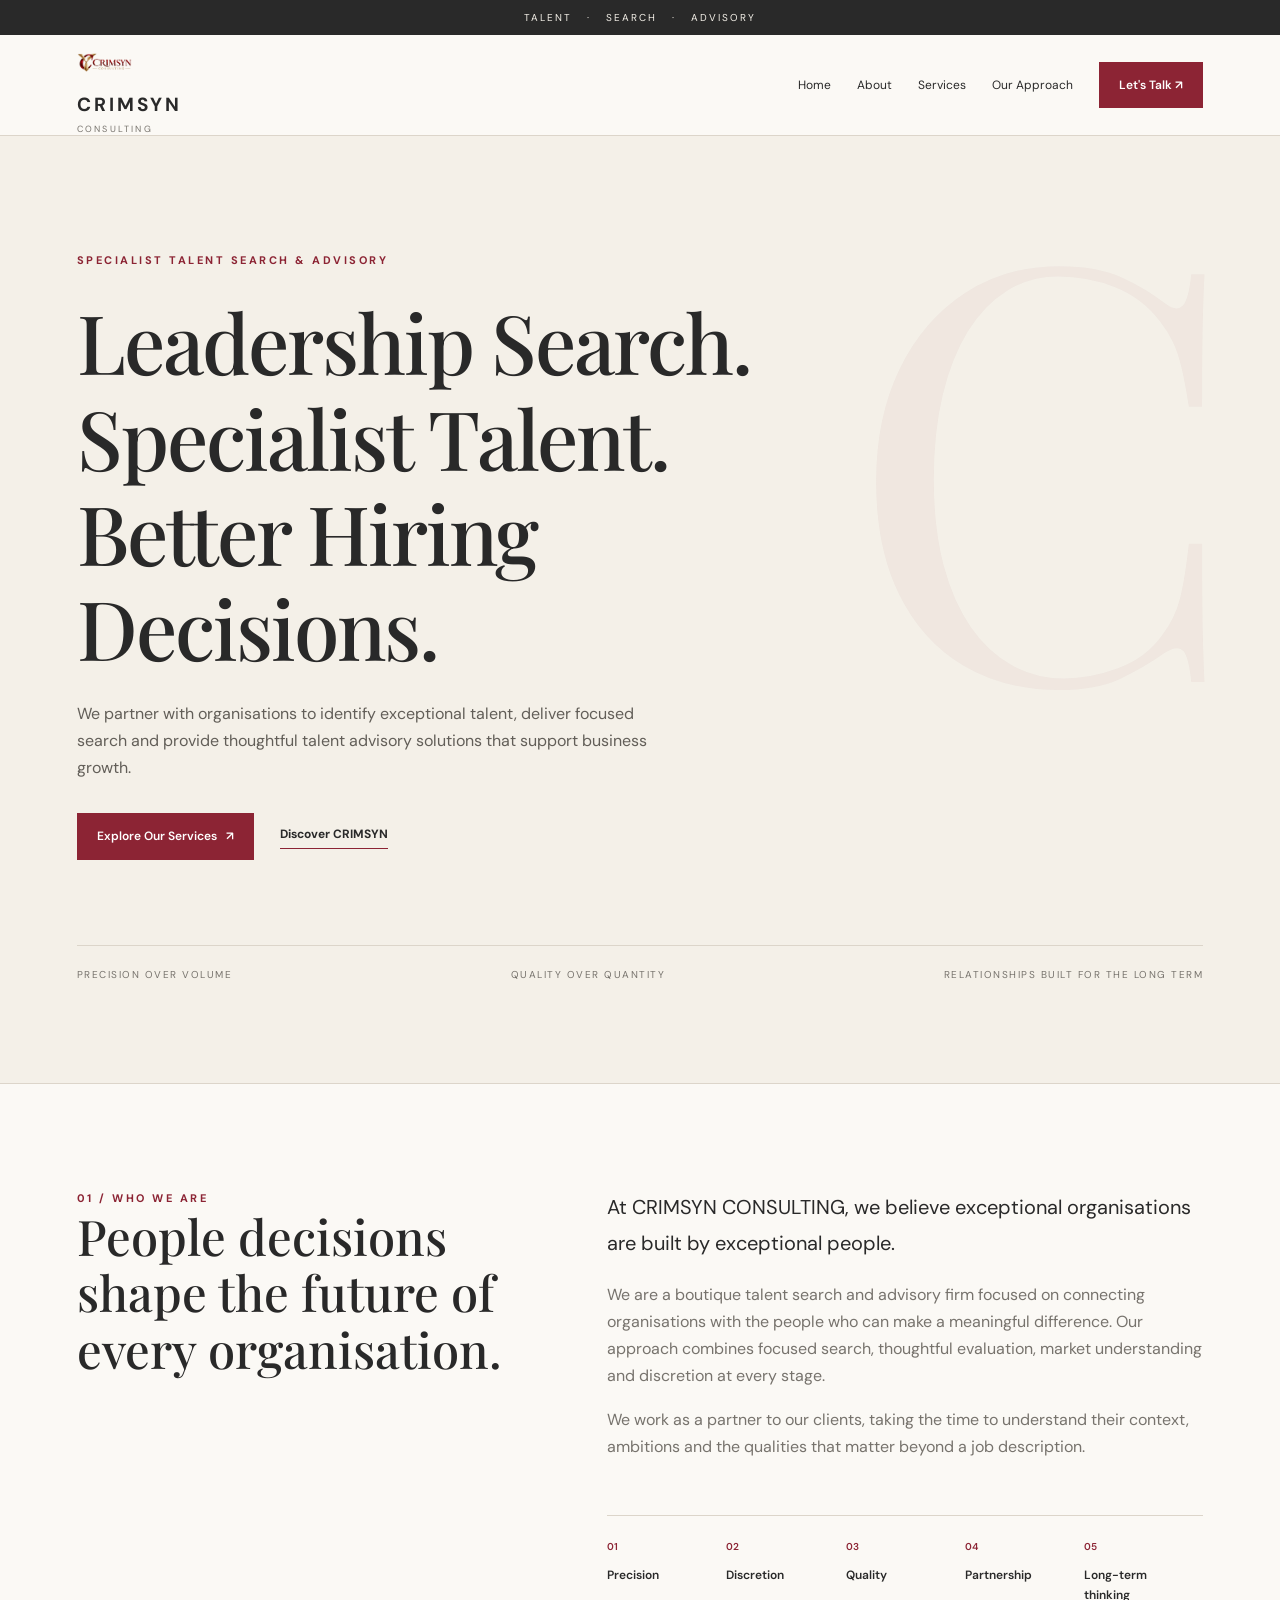
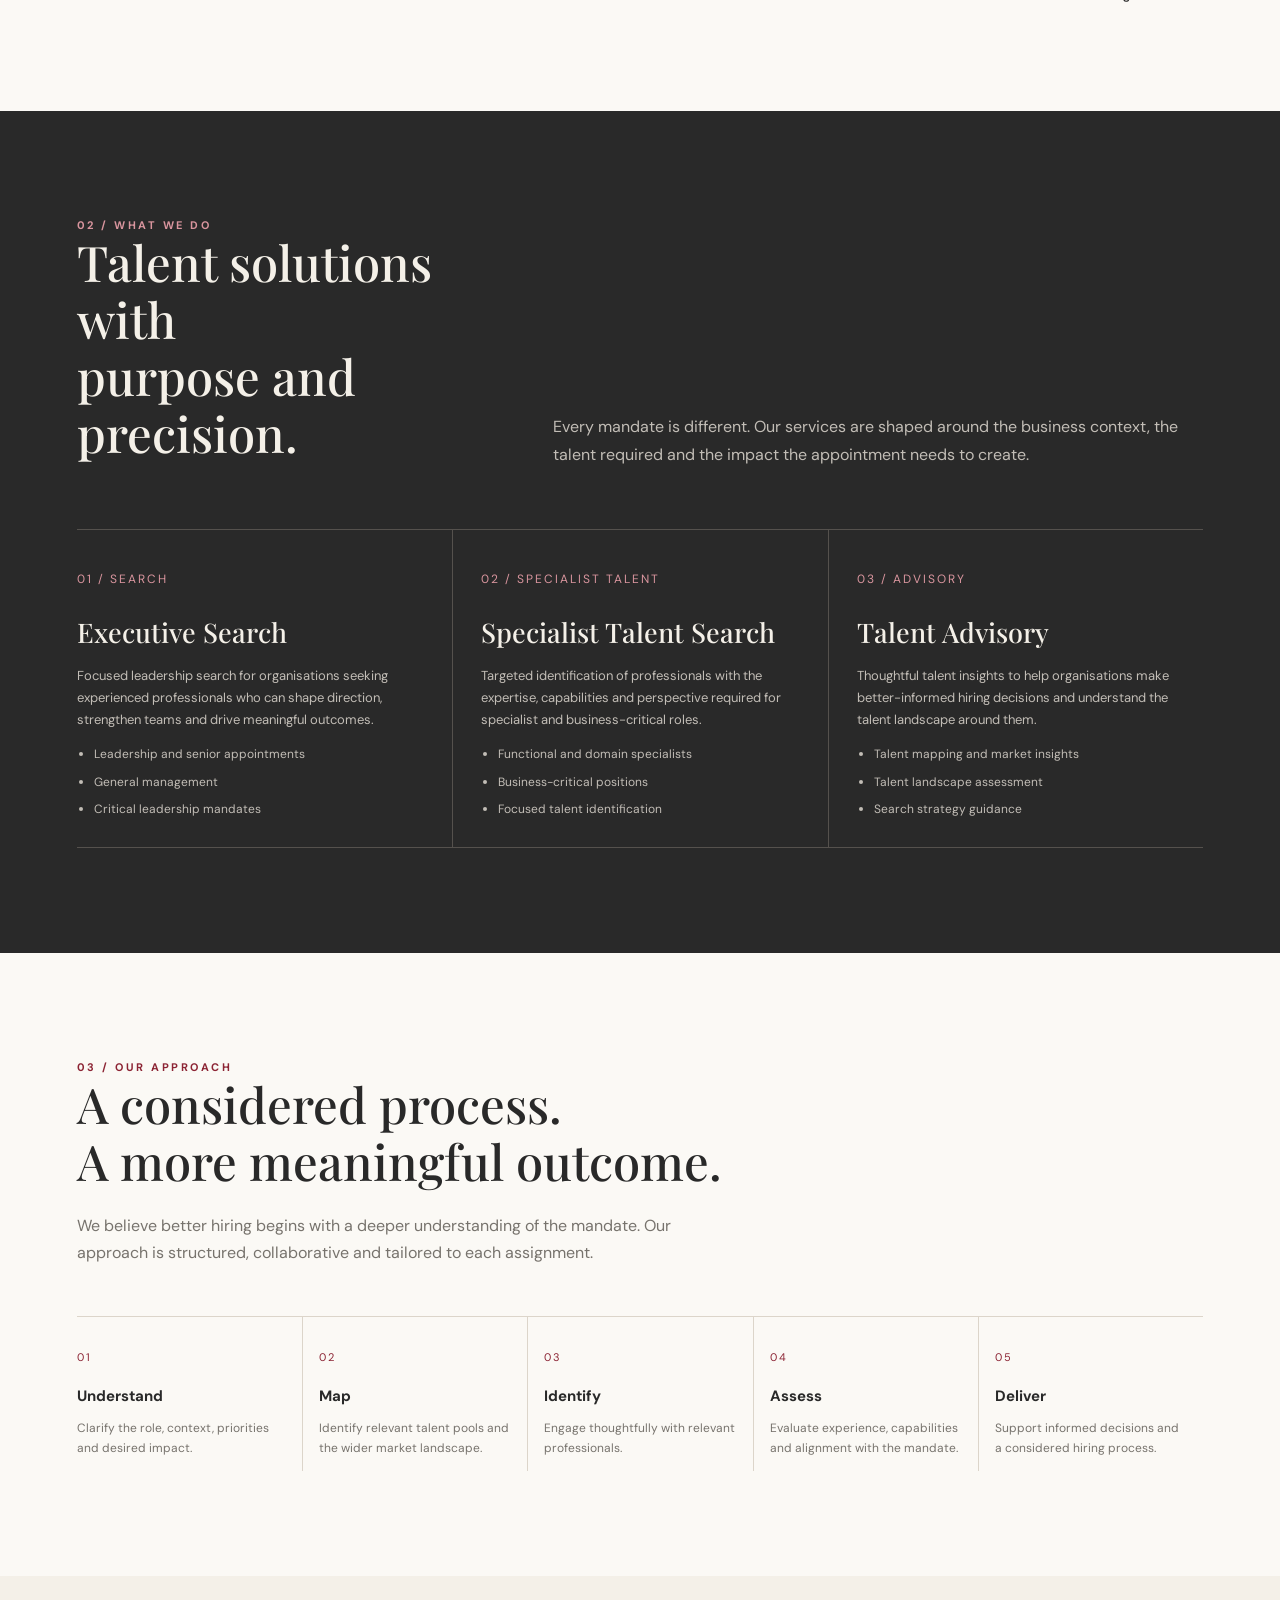
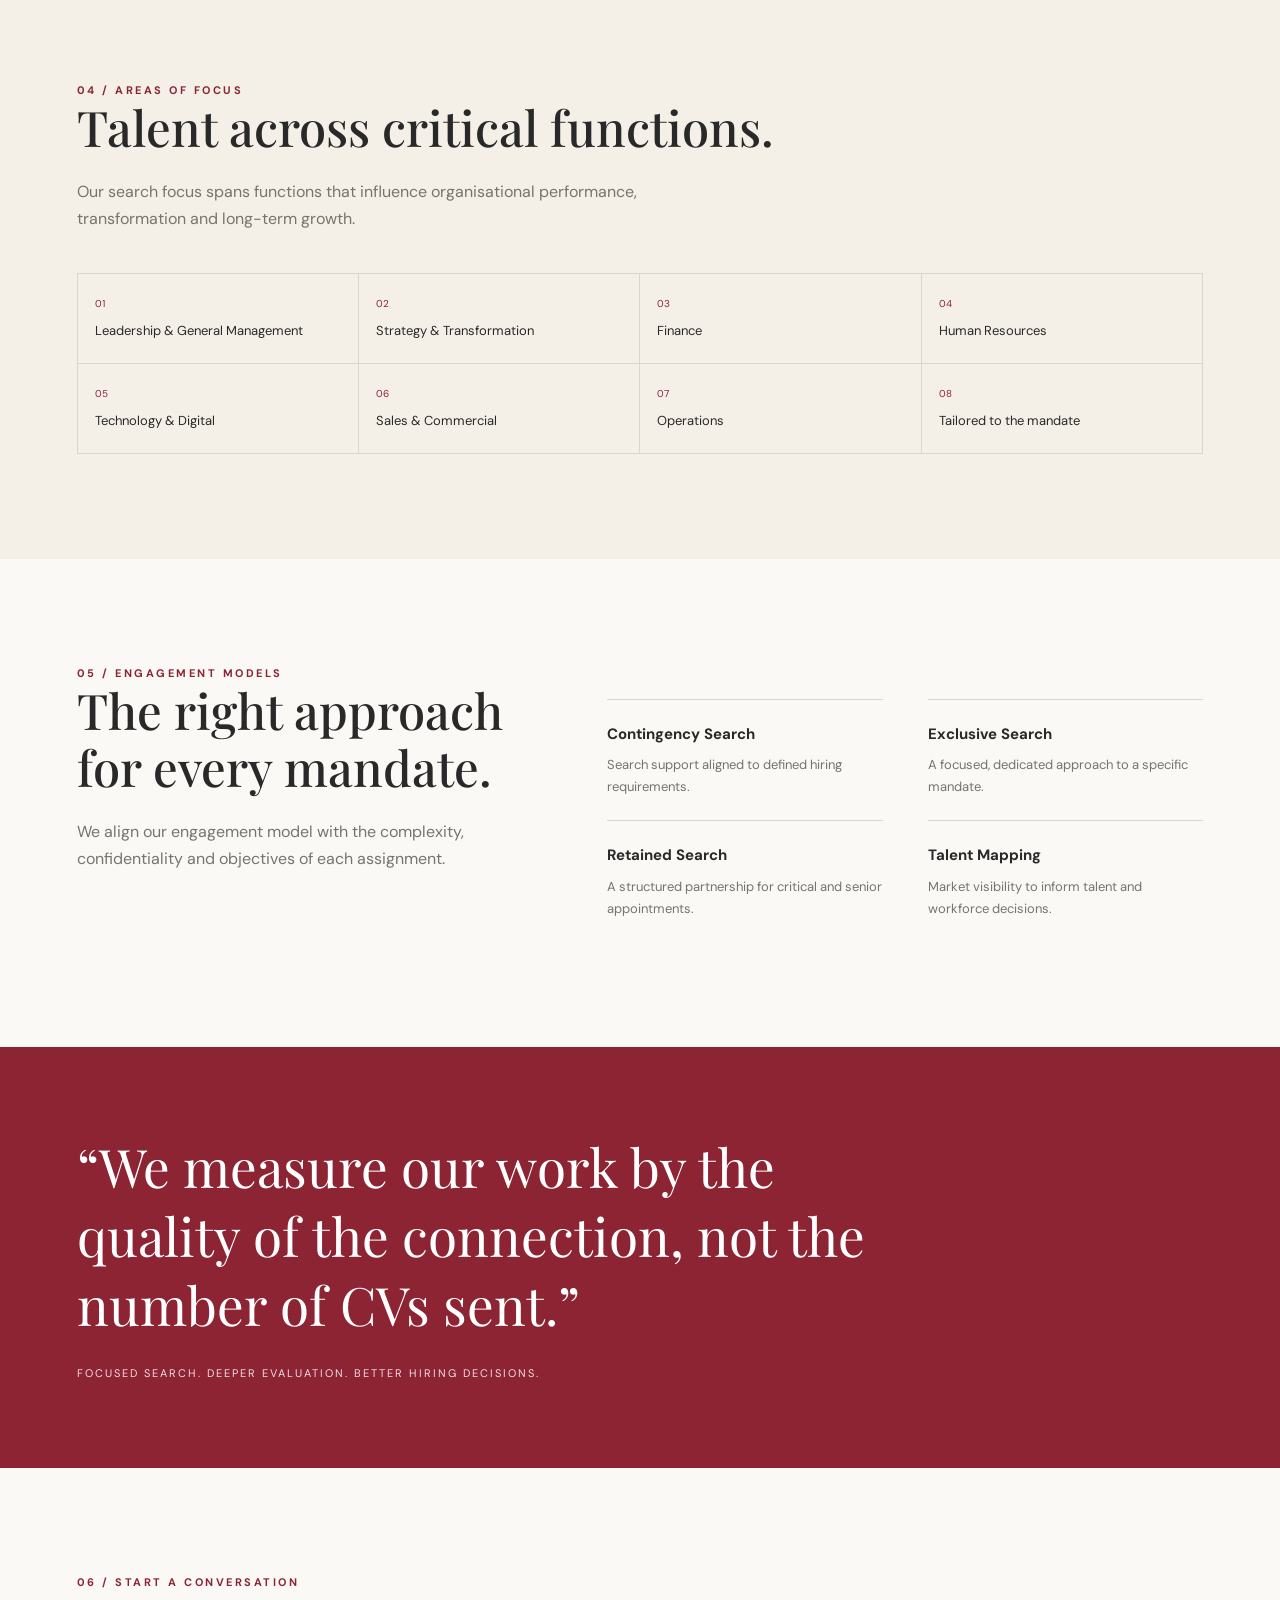
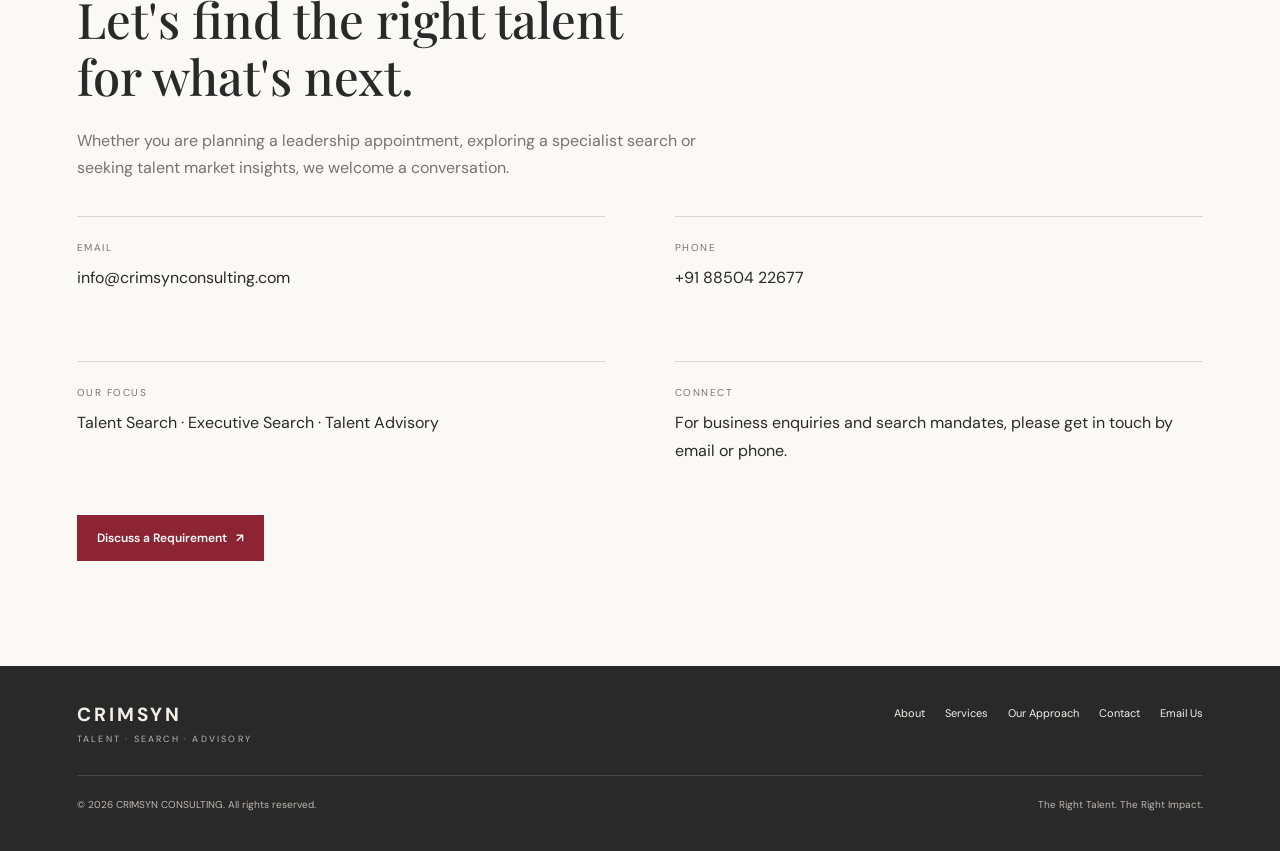
==== index.html @ 0f5c43d2 "Update index.html" ====
<!DOCTYPE html>
<html lang="en">
<head>
  <meta charset="UTF-8">
  <meta name="viewport" content="width=device-width, initial-scale=1.0">
  <meta name="theme-color" content="#292929">
  <meta name="description" content="CRIMSYN CONSULTING is a boutique recruitment and talent advisory firm specialising in leadership search, specialist hiring and strategic talent solutions for growing businesses and established organisations.">
  <title>CRIMSYN CONSULTING | Talent, Search & Advisory</title>
  <link rel="preconnect" href="https://fonts.googleapis.com">
  <link rel="preconnect" href="https://fonts.gstatic.com" crossorigin>
  <link href="https://fonts.googleapis.com/css2?family=DM+Sans:wght@400;500;600;700&family=Playfair+Display:ital,wght@0,500;0,600;1,500&display=swap" rel="stylesheet">
  <style>
    :root {
      --ivory: #F4F0E8;
      --paper: #FBF9F5;
      --ink: #292929;
      --muted: #77736D;
      --crimson: #8C2434;
      --line: #DCD5CA;
      --white: #FFFFFF;
    }
    * { box-sizing: border-box; }
    html { scroll-behavior: smooth; scroll-padding-top: 90px; }
    body {
      margin: 0;
      background: var(--paper);
      color: var(--ink);
      font-family: 'DM Sans', Arial, sans-serif;
      line-height: 1.7;
    }
    a { color: inherit; text-decoration: none; }
    .container { width: min(1160px, 88%); margin: auto; }
    .eyebrow {
      color: var(--crimson);
      font-size: 11px;
      font-weight: 700;
      letter-spacing: 2.5px;
      text-transform: uppercase;
    }
    h1, h2, h3, p { margin-top: 0; }
    h1, h2, .serif {
      font-family: 'Playfair Display', Georgia, serif;
      font-weight: 500;
      line-height: 1.16;
    }
    h2 { font-size: clamp(32px, 4vw, 49px); margin-bottom: 22px; }
    .section { padding: 105px 0; }
    .section-intro { max-width: 650px; color: var(--muted); }
    .topbar {
      background: var(--ink);
      color: #F4F0E8;
      padding: 9px 0;
      font-size: 10px;
      letter-spacing: 2px;
      text-align: center;
      text-transform: uppercase;
    }
    header {
      position: sticky;
      top: 0;
      z-index: 10;
      background: rgba(251,249,245,.96);
      border-bottom: 1px solid var(--line);
      backdrop-filter: blur(12px);
    }
    .nav {
      min-height: 82px;
      display: flex;
      align-items: center;
      justify-content: space-between;
      gap: 24px;
    }
    .brand { line-height: 1.2; flex-shrink: 0; }
    .brand-name {
      display: block;
      font-size: 19px;
      font-weight: 700;
      letter-spacing: 3px;
    }
    .brand-sub {
      display: block;
      margin-top: 7px;
      color: var(--muted);
      font-size: 9px;
      letter-spacing: 2.2px;
    }
    .nav-links {
      display: flex;
      align-items: center;
      gap: 26px;
      font-size: 12px;
    }
    .nav-links a:not(.nav-cta):hover { color: var(--crimson); }
    .nav-cta, .button {
      display: inline-flex;
      justify-content: center;
      align-items: center;
      background: var(--crimson);
      color: white;
      padding: 13px 20px;
      font-size: 12px;
      font-weight: 600;
      transition: .2s ease;
    }
    .nav-cta:hover, .button:hover { background: #681925; }
    .hero {
      position: relative;
      overflow: hidden;
      padding: 115px 0 100px;
      background: var(--ivory);
      border-bottom: 1px solid var(--line);
    }
    .hero:after {
      content: "C";
      position: absolute;
      right: 3%;
      top: 2%;
      color: rgba(140,36,52,.045);
      font-family: 'Playfair Display', Georgia, serif;
      font-size: clamp(320px, 45vw, 650px);
      line-height: 1;
      pointer-events: none;
    }
    .hero-content { max-width: 790px; position: relative; z-index: 1; }
    .hero h1 {
      font-size: clamp(46px, 7vw, 82px);
      letter-spacing: -2px;
      margin: 25px 0;
    }
    .hero h1 em { color: var(--crimson); font-weight: 500; }
    .hero-copy { max-width: 580px; color: #625E58; font-size: 16px; }
    .hero-actions { display: flex; align-items: center; gap: 26px; margin-top: 32px; flex-wrap: wrap; }
    .text-link { font-size: 12px; font-weight: 700; border-bottom: 1px solid var(--crimson); padding-bottom: 4px; }
    .hero-foot {
      position: relative;
      z-index: 1;
      display: flex;
      justify-content: space-between;
      gap: 20px;
      border-top: 1px solid var(--line);
      margin-top: 85px;
      padding-top: 20px;
      color: var(--muted);
      font-size: 10px;
      letter-spacing: 1.5px;
      text-transform: uppercase;
    }
    .split { display: grid; grid-template-columns: .85fr 1.15fr; gap: 90px; align-items: start; }
    .large-copy { font-size: 20px; line-height: 1.8; }
    .muted { color: var(--muted); }
    .values { display: grid; grid-template-columns: repeat(5, 1fr); border-top: 1px solid var(--line); margin-top: 55px; }
    .value { padding: 22px 12px 0 0; font-size: 12px; font-weight: 600; }
    .value span { display: block; color: var(--crimson); font-size: 10px; margin-bottom: 10px; }
    .dark { background: var(--ink); color: var(--ivory); }
    .dark .eyebrow { color: #D9959E; }
    .dark .section-intro, .dark .muted { color: #C2BDB6; }
    .services-heading { display: flex; justify-content: space-between; gap: 40px; align-items: end; margin-bottom: 45px; }
    .services-grid { display: grid; grid-template-columns: repeat(3, 1fr); border-top: 1px solid #55514D; }
    .service-card { padding: 34px 28px 15px 0; border-bottom: 1px solid #55514D; }
    .service-card + .service-card { padding-left: 28px; border-left: 1px solid #55514D; }
    .service-number { color: #D9959E; font-size: 12px; letter-spacing: 2px; }
    .service-card h3 { font-family: 'Playfair Display', Georgia, serif; font-size: 27px; font-weight: 500; line-height: 1.3; margin: 24px 0 15px; }
    .service-card p { color: #C2BDB6; font-size: 13px; }
    .service-card ul { padding-left: 17px; color: #C2BDB6; font-size: 12px; }
    .service-card li { margin-bottom: 7px; }
    .process-grid { display: grid; grid-template-columns: repeat(5, 1fr); margin-top: 50px; border-top: 1px solid var(--line); }
    .process-step { padding: 25px 16px 0 0; }
    .process-step + .process-step { padding-left: 16px; border-left: 1px solid var(--line); }
    .process-step span { color: var(--crimson); font-size: 11px; letter-spacing: 2px; }
    .process-step h3 { font-size: 15px; margin: 15px 0 8px; }
    .process-step p { color: var(--muted); font-size: 12px; }
    .functions { background: var(--ivory); }
    .function-grid { display: grid; grid-template-columns: repeat(4, 1fr); margin-top: 40px; border-top: 1px solid var(--line); border-left: 1px solid var(--line); }
    .function-item { padding: 21px 17px; border-right: 1px solid var(--line); border-bottom: 1px solid var(--line); font-size: 13px; }
    .function-item span { display: block; color: var(--crimson); font-size: 10px; margin-bottom: 8px; }
    .engagement-grid { display: grid; grid-template-columns: repeat(2, 1fr); gap: 0 45px; margin-top: 35px; }
    .engagement { padding: 22px 0; border-top: 1px solid var(--line); }
    .engagement h3 { font-size: 15px; margin-bottom: 7px; }
    .engagement p { color: var(--muted); font-size: 13px; margin-bottom: 0; }
    .statement { background: var(--crimson); color: white; padding: 85px 0; }
    .statement blockquote {
      max-width: 850px;
      margin: 0;
      font-family: 'Playfair Display', Georgia, serif;
      font-size: clamp(30px, 4.5vw, 53px);
      line-height: 1.3;
    }
    .statement p { margin: 25px 0 0; font-size: 11px; letter-spacing: 2px; text-transform: uppercase; color: #F1DDE0; }
    .contact-grid { display: grid; grid-template-columns: 1fr 1fr; gap: 70px; margin-top: 35px; }
    .contact-box { border-top: 1px solid var(--line); padding-top: 22px; }
    .contact-box .label { display: block; color: var(--muted); font-size: 10px; letter-spacing: 1.5px; text-transform: uppercase; margin-bottom: 8px; }
    .contact-box a { overflow-wrap: anywhere; }
    .contact-box a:hover { color: var(--crimson); }
    footer { background: var(--ink); color: var(--ivory); padding: 38px 0; }
    .footer-top { display: flex; justify-content: space-between; gap: 30px; align-items: start; }
    footer .brand-sub { color: #BEB8B1; }
    .footer-nav { display: flex; flex-wrap: wrap; gap: 20px; font-size: 11px; }
    .footer-bottom { display: flex; justify-content: space-between; gap: 20px; border-top: 1px solid #4A4743; padding-top: 20px; margin-top: 30px; color: #BEB8B1; font-size: 10px; }
    @media (max-width: 800px) {
      .nav { align-items: flex-start; padding: 20px 0; flex-direction: column; }
      .nav-links { gap: 15px; flex-wrap: wrap; }
      .nav-cta { padding: 9px 12px; }
      .hero { padding: 80px 0 65px; }
      .hero h1 { letter-spacing: -1px; }
      .hero-foot { margin-top: 55px; flex-direction: column; }
      .section { padding: 72px 0; }
      .split { grid-template-columns: 1fr; gap: 22px; }
      .values { grid-template-columns: repeat(2, 1fr); row-gap: 20px; }
      .services-heading { display: block; }
      .services-grid { grid-template-columns: 1fr; }
      .service-card, .service-card + .service-card { padding: 25px 0; border-left: 0; }
      .process-grid { grid-template-columns: repeat(2, 1fr); }
      .process-step, .process-step + .process-step { padding: 20px 12px 0 0; border-left: 0; }
      .function-grid { grid-template-columns: repeat(2, 1fr); }
      .contact-grid { grid-template-columns: 1fr; gap: 30px; }
      .footer-top, .footer-bottom { flex-direction: column; }
    }
    @media (max-width: 420px) {
      .container { width: 90%; }
      .brand-name { font-size: 17px; }
      .nav-links { font-size: 11px; gap: 12px; }
      .hero h1 { font-size: 43px; }
      .engagement-grid { grid-template-columns: 1fr; }
    }
    .brand-logo {
  width: 55px;
  height: 55px;
  object-fit: contain;
  flex-shrink: 0;
}
  </style>
</head>
<body>
  <div class="topbar">Talent &nbsp; · &nbsp; Search &nbsp; · &nbsp; Advisory</div>

  <header>
    <div class="container nav">
      <a class="brand" href="#home" aria-label="CRIMSYN CONSULTING home">
  <img class="brand-logo" src="Crimson%20Gold%20Luxury%20Consulting%20Logo.png" alt="CRIMSYN Consulting logo">
  <span class="brand-copy">
    <span class="brand-name">CRIMSYN</span>
    <span class="brand-sub">CONSULTING</span>
  </span>
</a>
      <nav class="nav-links" aria-label="Main navigation">
        <a href="#home">Home</a>
        <a href="#about">About</a>
        <a href="#services">Services</a>
        <a href="#approach">Our Approach</a>
        <a href="#contact" class="nav-cta">Let's Talk ↗</a>
      </nav>
    </div>
  </header>

  <main>
    <section class="hero" id="home">
      <div class="container">
        <div class="hero-content">
          <div class="eyebrow"> Specialist Talent Search & Advisory</div>
          <h1>Leadership Search. Specialist Talent. Better Hiring Decisions. </h1>
          <p class="hero-copy">We partner with organisations to identify exceptional talent, deliver focused search and provide thoughtful talent advisory solutions that support business growth.</p>
          <div class="hero-actions">
            <a class="button" href="#services">Explore Our Services &nbsp; ↗</a>
            <a class="text-link" href="#about">Discover CRIMSYN</a>
          </div>
        </div>
        <div class="hero-foot">
          <span>Precision over volume</span>
          <span>Quality over quantity</span>
          <span>Relationships built for the long term</span>
        </div>
      </div>
    </section>

    <section class="section" id="about">
      <div class="container split">
        <div>
          <div class="eyebrow">01 / Who We Are</div>
          <h2>People decisions shape the future of every organisation.</h2>
        </div>
        <div>
          <p class="large-copy">At CRIMSYN CONSULTING, we believe exceptional organisations are built by exceptional people.</p>
          <p class="muted">We are a boutique talent search and advisory firm focused on connecting organisations with the people who can make a meaningful difference. Our approach combines focused search, thoughtful evaluation, market understanding and discretion at every stage.</p>
          <p class="muted">We work as a partner to our clients, taking the time to understand their context, ambitions and the qualities that matter beyond a job description.</p>
          <div class="values">
            <div class="value"><span>01</span>Precision</div>
            <div class="value"><span>02</span>Discretion</div>
            <div class="value"><span>03</span>Quality</div>
            <div class="value"><span>04</span>Partnership</div>
            <div class="value"><span>05</span>Long-term thinking</div>
          </div>
        </div>
      </div>
    </section>

    <section class="section dark" id="services">
      <div class="container">
        <div class="services-heading">
          <div>
            <div class="eyebrow">02 / What We Do</div>
            <h2>Talent solutions with<br>purpose and precision.</h2>
          </div>
          <p class="section-intro">Every mandate is different. Our services are shaped around the business context, the talent required and the impact the appointment needs to create.</p>
        </div>
        <div class="services-grid">
          <article class="service-card">
            <span class="service-number">01 / SEARCH</span>
            <h3>Executive Search</h3>
            <p>Focused leadership search for organisations seeking experienced professionals who can shape direction, strengthen teams and drive meaningful outcomes.</p>
            <ul>
              <li>Leadership and senior appointments</li>
              <li>General management</li>
              <li>Critical leadership mandates</li>
            </ul>
          </article>
          <article class="service-card">
            <span class="service-number">02 / SPECIALIST TALENT</span>
            <h3>Specialist Talent Search</h3>
            <p>Targeted identification of professionals with the expertise, capabilities and perspective required for specialist and business-critical roles.</p>
            <ul>
              <li>Functional and domain specialists</li>
              <li>Business-critical positions</li>
              <li>Focused talent identification</li>
            </ul>
          </article>
          <article class="service-card">
            <span class="service-number">03 / ADVISORY</span>
            <h3>Talent Advisory</h3>
            <p>Thoughtful talent insights to help organisations make better-informed hiring decisions and understand the talent landscape around them.</p>
            <ul>
              <li>Talent mapping and market insights</li>
              <li>Talent landscape assessment</li>
              <li>Search strategy guidance</li>
            </ul>
          </article>
        </div>
      </div>
    </section>

    <section class="section" id="approach">
      <div class="container">
        <div class="eyebrow">03 / Our Approach</div>
        <h2>A considered process.<br>A more meaningful outcome.</h2>
        <p class="section-intro">We believe better hiring begins with a deeper understanding of the mandate. Our approach is structured, collaborative and tailored to each assignment.</p>
        <div class="process-grid">
          <div class="process-step"><span>01</span><h3>Understand</h3><p>Clarify the role, context, priorities and desired impact.</p></div>
          <div class="process-step"><span>02</span><h3>Map</h3><p>Identify relevant talent pools and the wider market landscape.</p></div>
          <div class="process-step"><span>03</span><h3>Identify</h3><p>Engage thoughtfully with relevant professionals.</p></div>
          <div class="process-step"><span>04</span><h3>Assess</h3><p>Evaluate experience, capabilities and alignment with the mandate.</p></div>
          <div class="process-step"><span>05</span><h3>Deliver</h3><p>Support informed decisions and a considered hiring process.</p></div>
        </div>
      </div>
    </section>

    <section class="section functions">
      <div class="container">
        <div class="eyebrow">04 / Areas of Focus</div>
        <h2>Talent across critical functions.</h2>
        <p class="section-intro">Our search focus spans functions that influence organisational performance, transformation and long-term growth.</p>
        <div class="function-grid">
          <div class="function-item"><span>01</span>Leadership & General Management</div>
          <div class="function-item"><span>02</span>Strategy & Transformation</div>
          <div class="function-item"><span>03</span>Finance</div>
          <div class="function-item"><span>04</span>Human Resources</div>
          <div class="function-item"><span>05</span>Technology & Digital</div>
          <div class="function-item"><span>06</span>Sales & Commercial</div>
          <div class="function-item"><span>07</span>Operations</div>
          <div class="function-item"><span>08</span>Tailored to the mandate</div>
        </div>
      </div>
    </section>

    <section class="section">
      <div class="container split">
        <div>
          <div class="eyebrow">05 / Engagement Models</div>
          <h2>The right approach for every mandate.</h2>
          <p class="muted">We align our engagement model with the complexity, confidentiality and objectives of each assignment.</p>
        </div>
        <div class="engagement-grid">
          <div class="engagement"><h3>Contingency Search</h3><p>Search support aligned to defined hiring requirements.</p></div>
          <div class="engagement"><h3>Exclusive Search</h3><p>A focused, dedicated approach to a specific mandate.</p></div>
          <div class="engagement"><h3>Retained Search</h3><p>A structured partnership for critical and senior appointments.</p></div>
          <div class="engagement"><h3>Talent Mapping</h3><p>Market visibility to inform talent and workforce decisions.</p></div>
        </div>
      </div>
    </section>

    <section class="statement">
      <div class="container">
        <blockquote>“We measure our work by the quality of the connection, not the number of CVs sent.”</blockquote>
        <p>Focused search. Deeper evaluation. Better hiring decisions.</p>
      </div>
    </section>

    <section class="section" id="contact">
      <div class="container">
        <div class="eyebrow">06 / Start a Conversation</div>
        <h2>Let's find the right talent<br>for what's next.</h2>
        <p class="section-intro">Whether you are planning a leadership appointment, exploring a specialist search or seeking talent market insights, we welcome a conversation.</p>
        <div class="contact-grid">
          <div class="contact-box">
            <span class="label">Email</span>
            <a href="mailto:info@crimsynconsulting.com">info@crimsynconsulting.com</a>
          </div>
          <div class="contact-box">
            <span class="label">Phone</span>
            <a href="tel:+918850422677">+91 88504 22677</a>
          </div>
          <div class="contact-box">
            <span class="label">Our Focus</span>
            <p>Talent Search · Executive Search · Talent Advisory</p>
          </div>
          <div class="contact-box">
            <span class="label">Connect</span>
            <p>For business enquiries and search mandates, please get in touch by email or phone.</p>
          </div>
        </div>
        <div style="margin-top:35px">
          <a class="button" href="mailto:info@crimsynconsulting.com?subject=CRIMSYN%20CONSULTING%20-%20Business%20Enquiry">Discuss a Requirement &nbsp; ↗</a>
        </div>
      </div>
    </section>
  </main>

  <footer>
    <div class="container">
      <div class="footer-top">
        <a class="brand" href="#home">
          <span class="brand-name">CRIMSYN</span>
          <span class="brand-sub">TALENT · SEARCH · ADVISORY</span>
        </a>
        <nav class="footer-nav" aria-label="Footer navigation">
          <a href="#about">About</a>
          <a href="#services">Services</a>
          <a href="#approach">Our Approach</a>
          <a href="#contact">Contact</a>
          <a href="mailto:info@crimsynconsulting.com">Email Us</a>
        </nav>
      </div>
      <div class="footer-bottom">
        <span>© 2026 CRIMSYN CONSULTING. All rights reserved.</span>
        <span>The Right Talent. The Right Impact.</span>
      </div>
    </div>
  </footer>
</body>
</html>
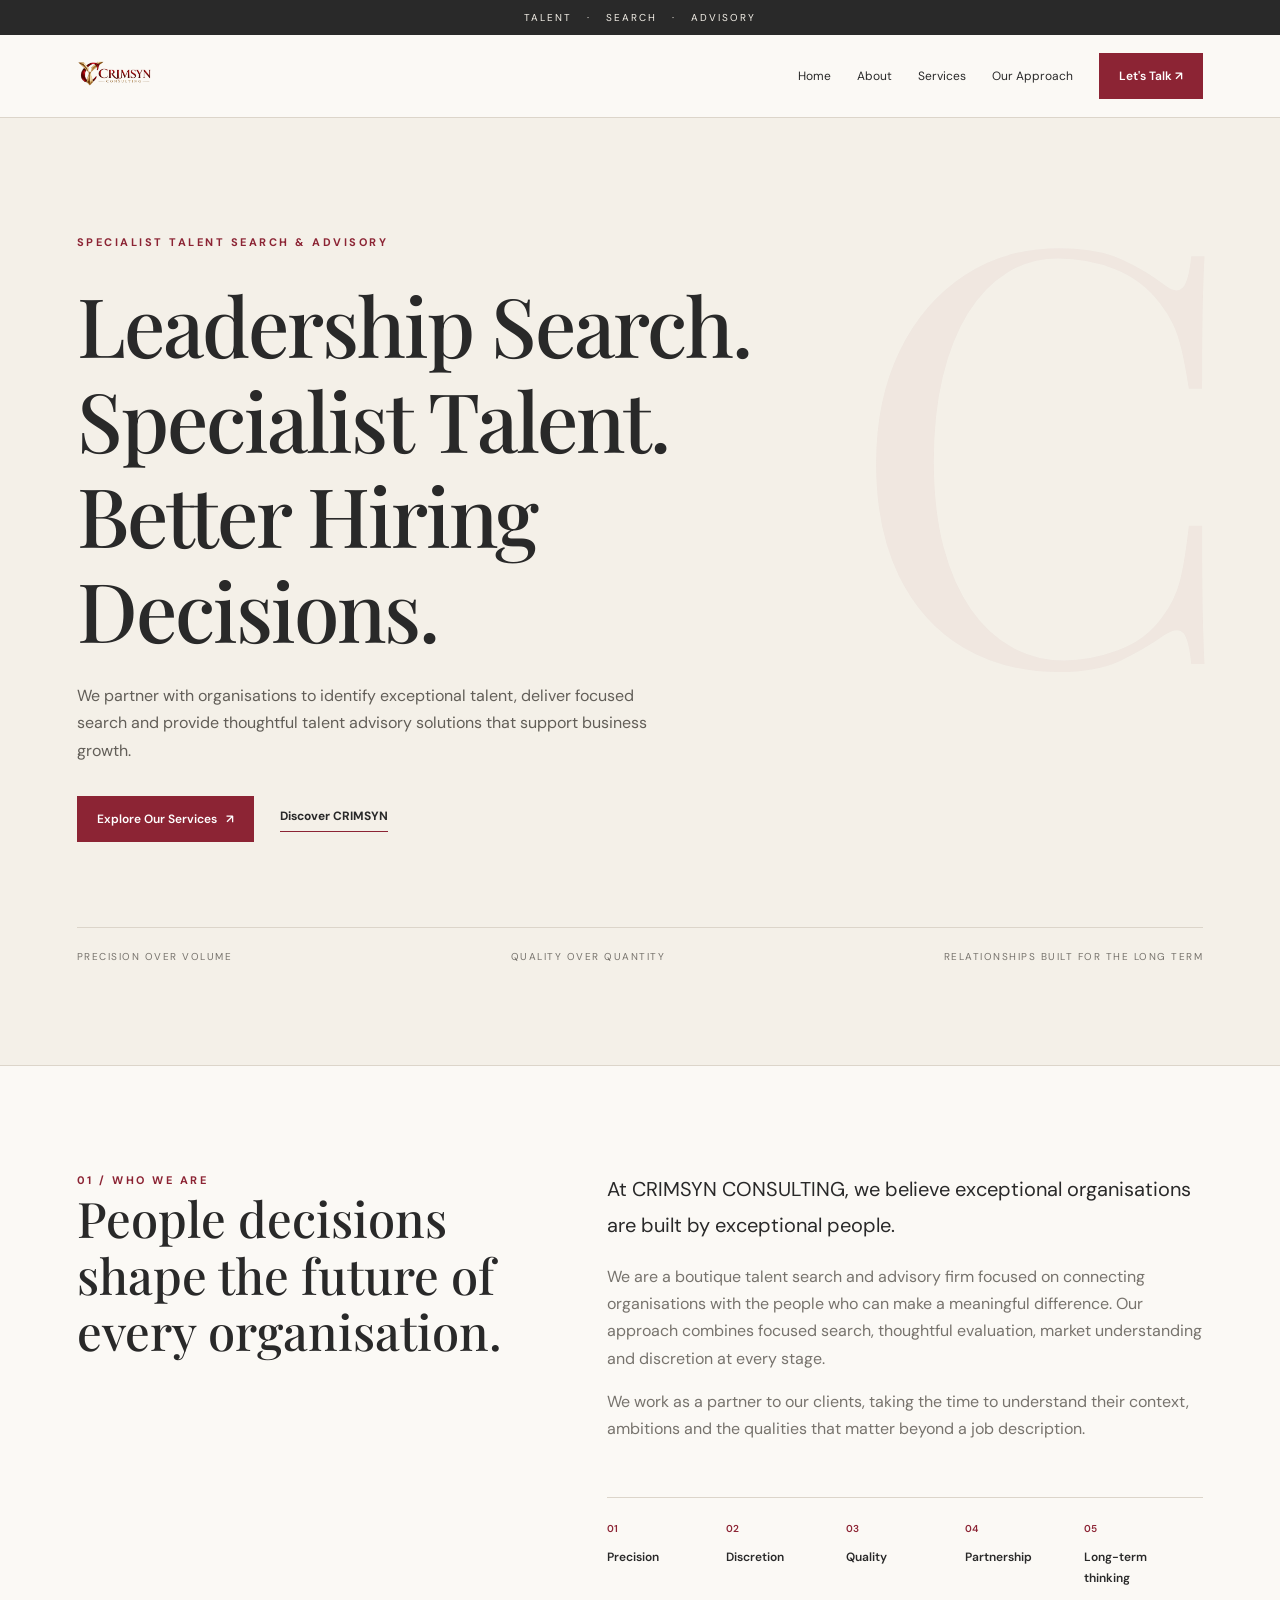
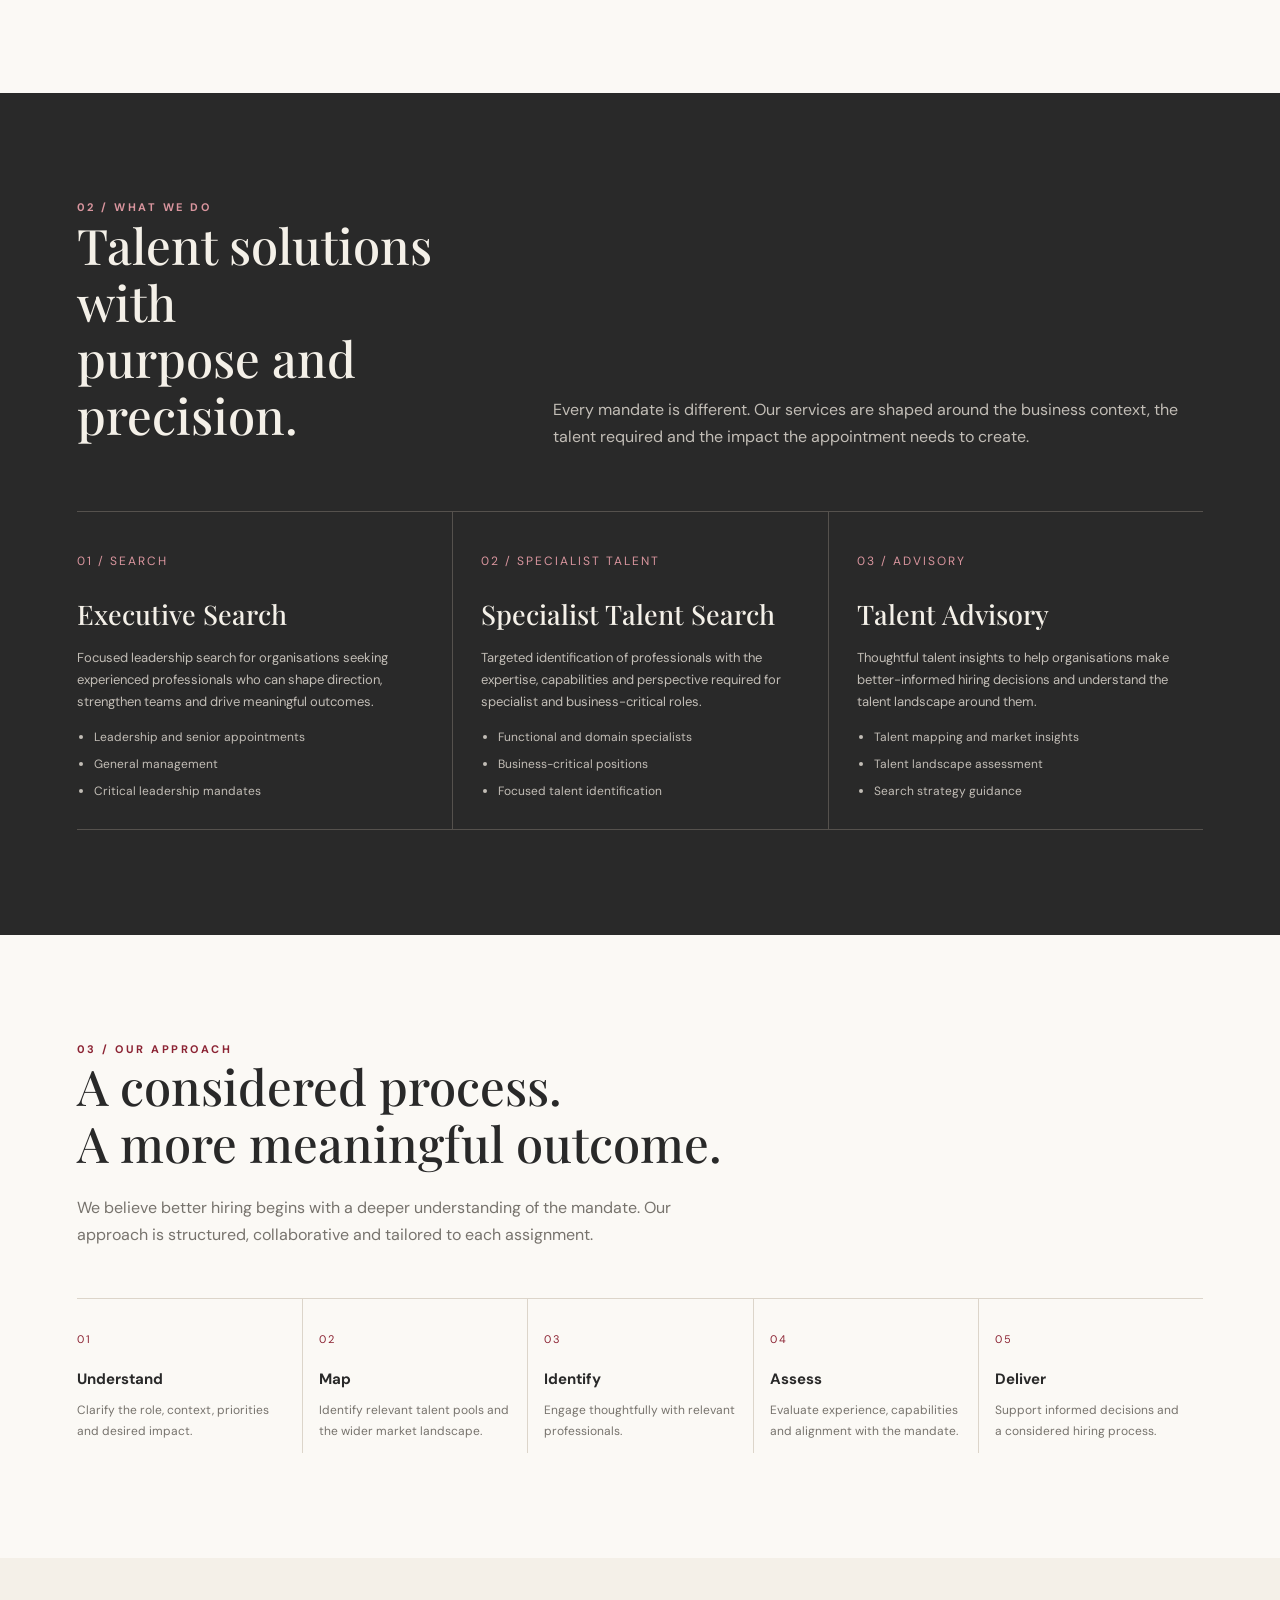
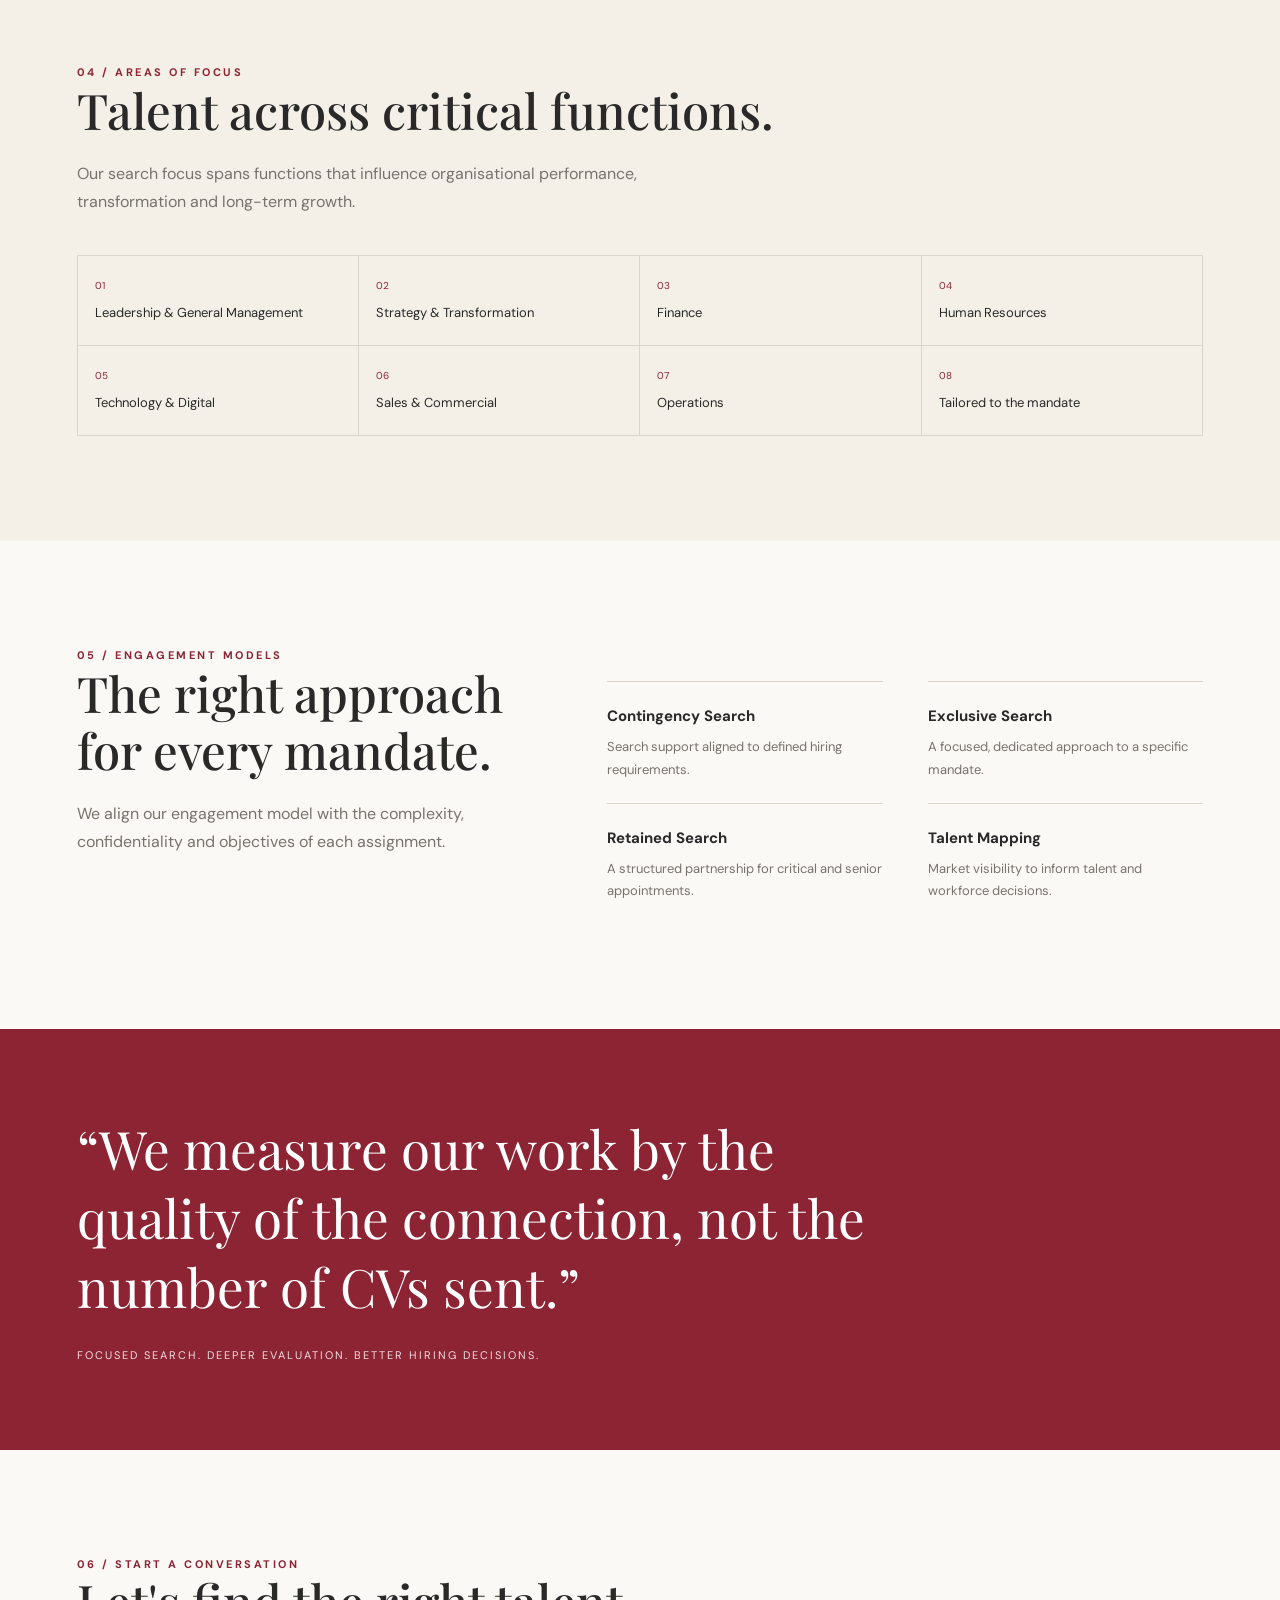
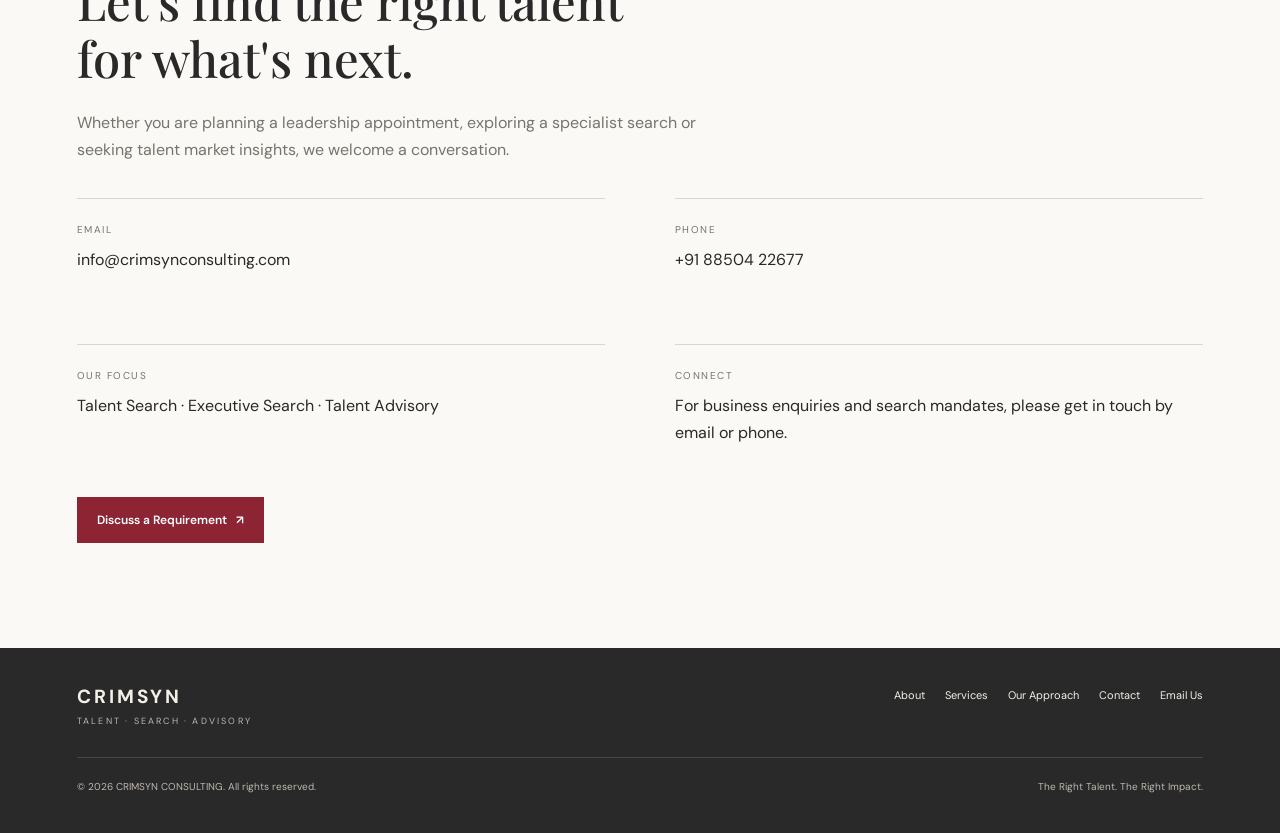
==== commit c88957d2: "Update index.html" ====
--- a/index.html
+++ b/index.html
@@ -223,11 +223,11 @@
       .hero h1 { font-size: 43px; }
       .engagement-grid { grid-template-columns: 1fr; }
     }
-    .brand-logo {
-  width: 55px;
-  height: 55px;
-  object-fit: contain;
-  flex-shrink: 0;
+   .brand-logo {
+    width: 75px;
+    height: 65px;
+    object-fit: contain;
+    flex-shrink: 0;
 }
   </style>
 </head>
@@ -238,11 +238,7 @@
     <div class="container nav">
       <a class="brand" href="#home" aria-label="CRIMSYN CONSULTING home">
   <img class="brand-logo" src="Crimson%20Gold%20Luxury%20Consulting%20Logo.png" alt="CRIMSYN Consulting logo">
-  <span class="brand-copy">
-    <span class="brand-name">CRIMSYN</span>
-    <span class="brand-sub">CONSULTING</span>
-  </span>
-</a>
+  </a>
       <nav class="nav-links" aria-label="Main navigation">
         <a href="#home">Home</a>
         <a href="#about">About</a>
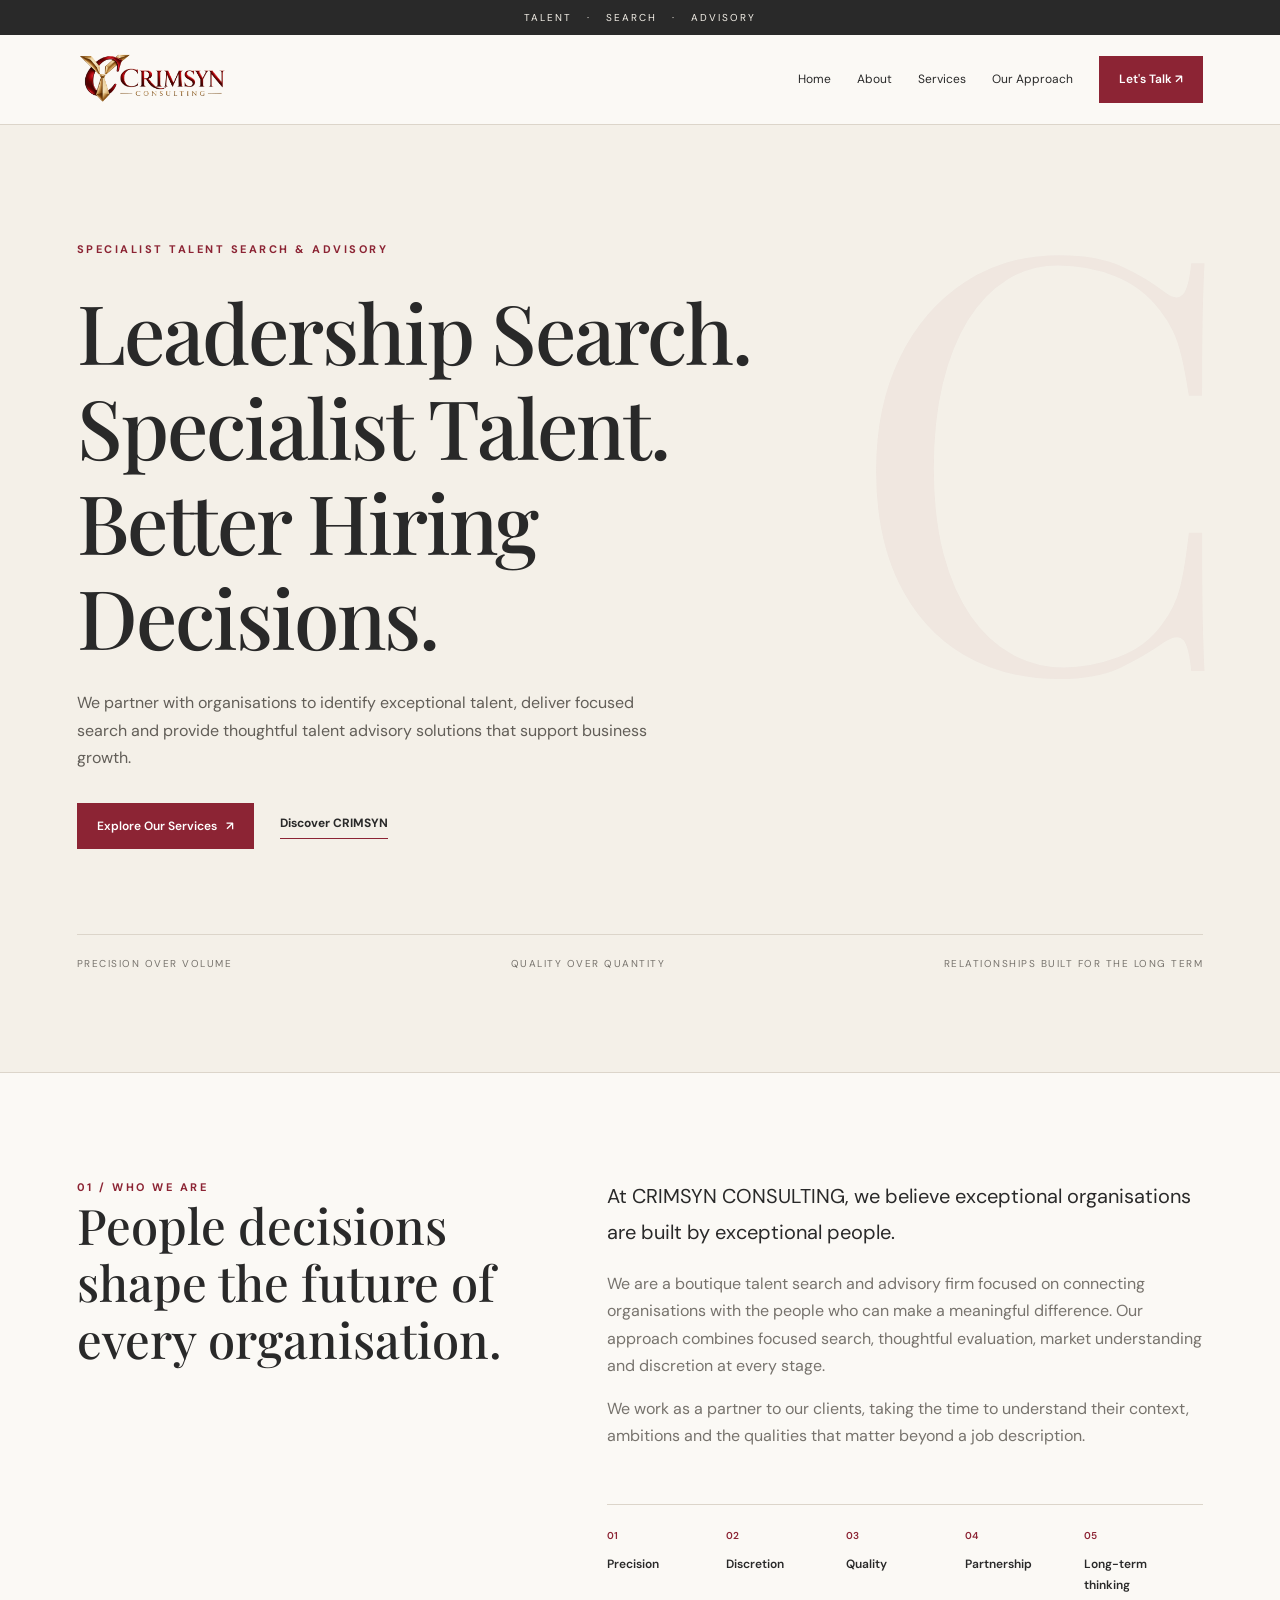
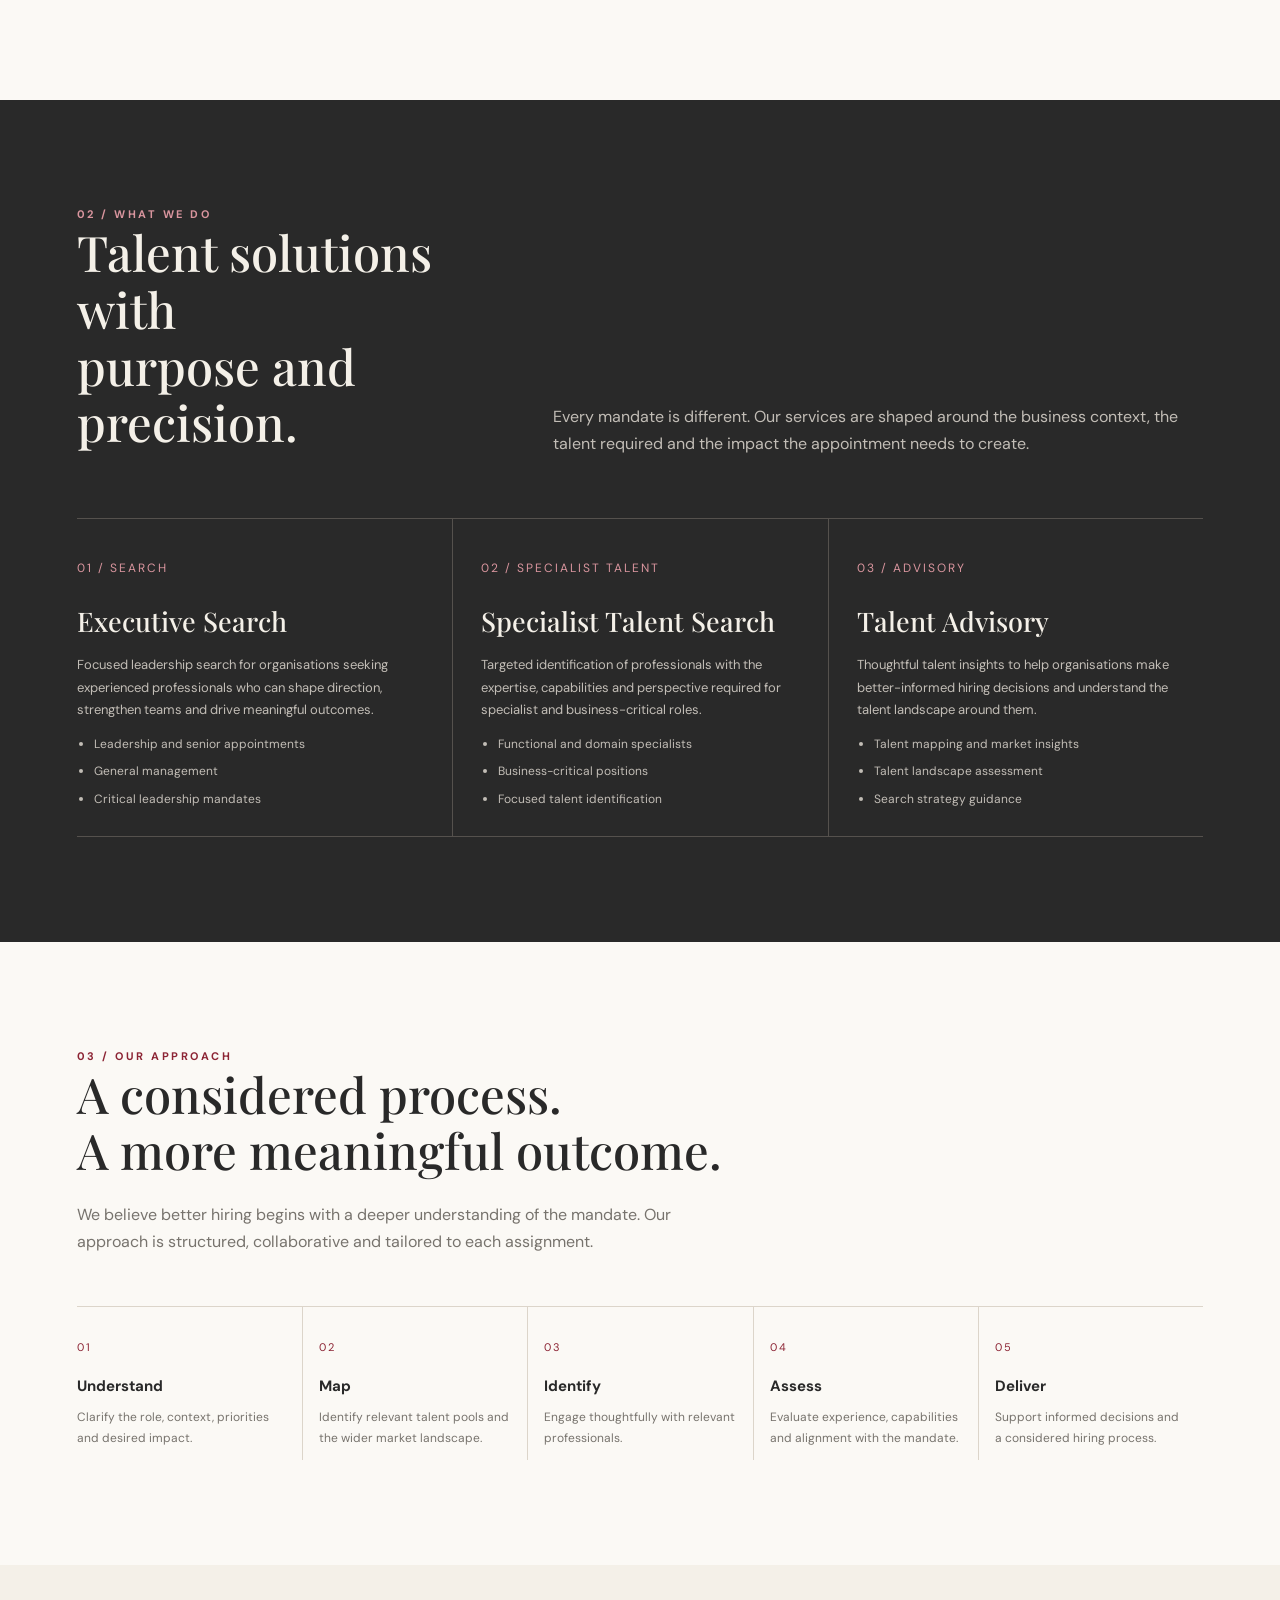
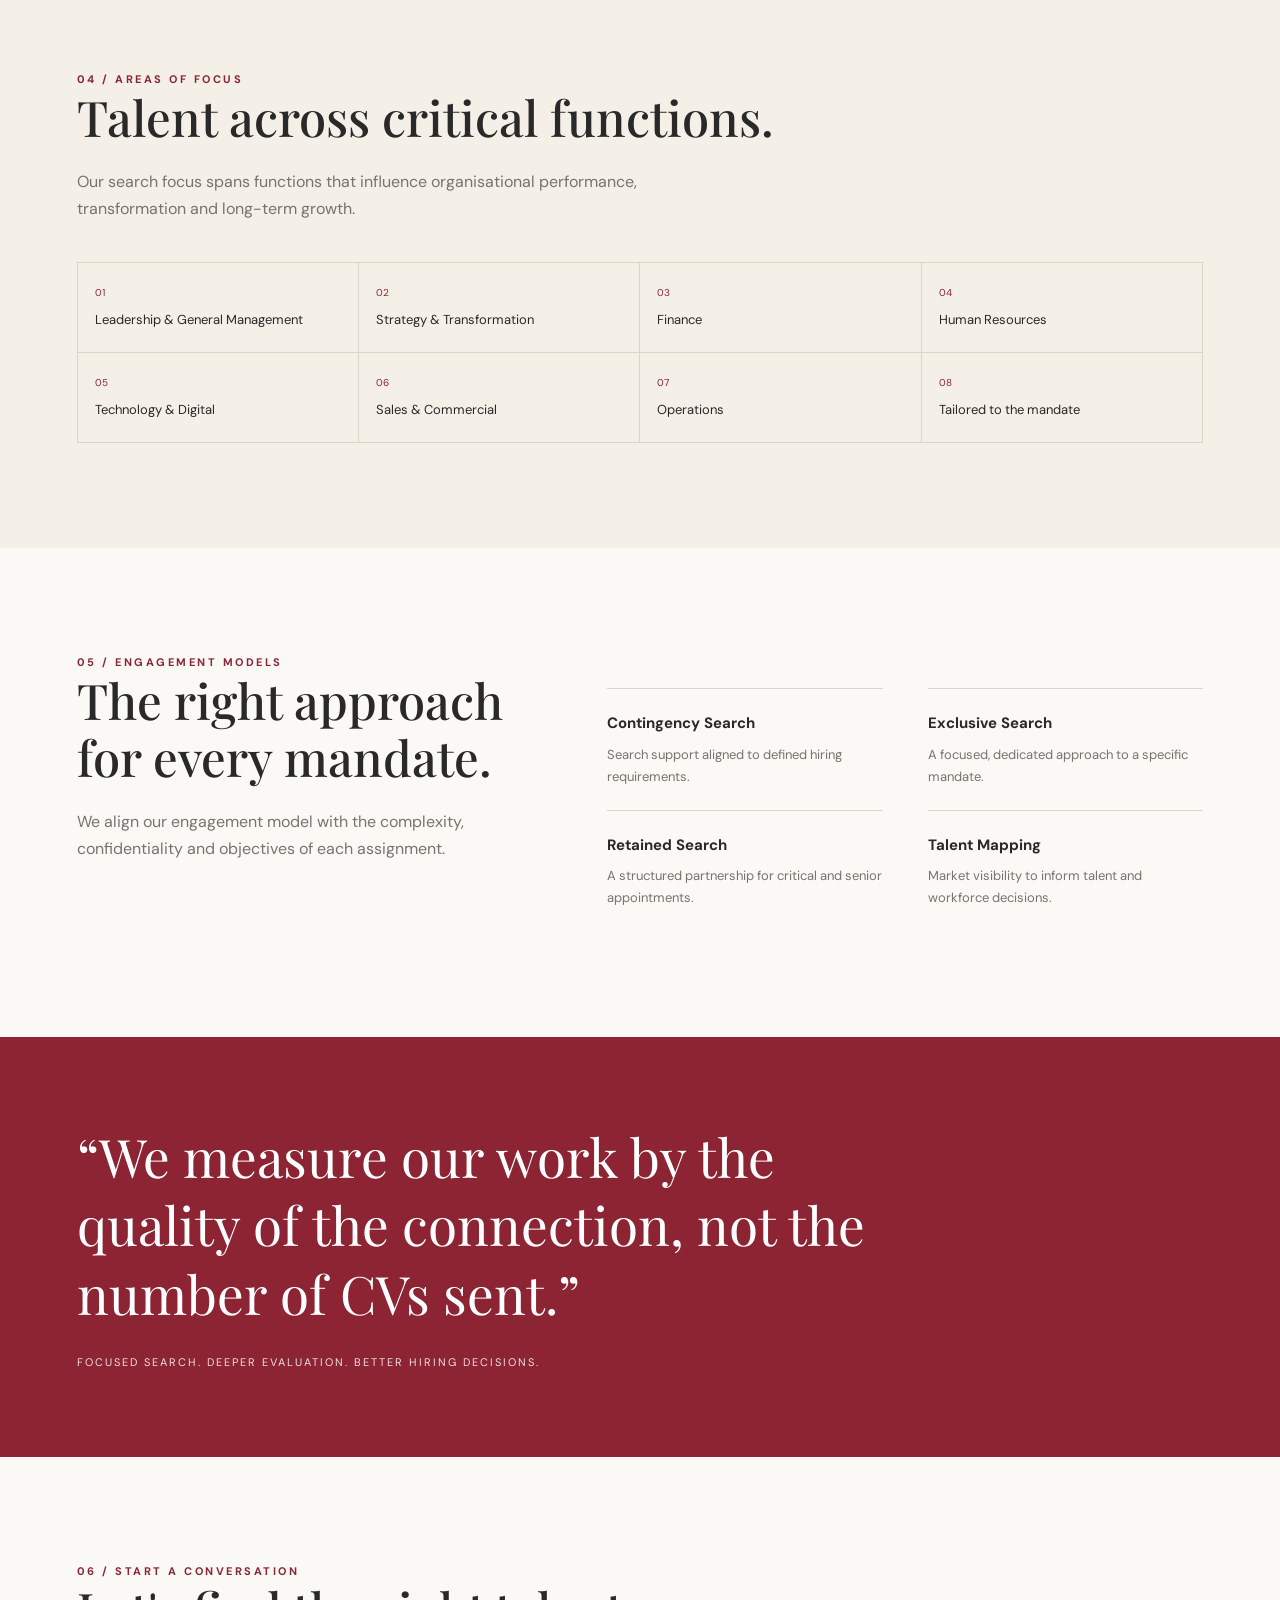
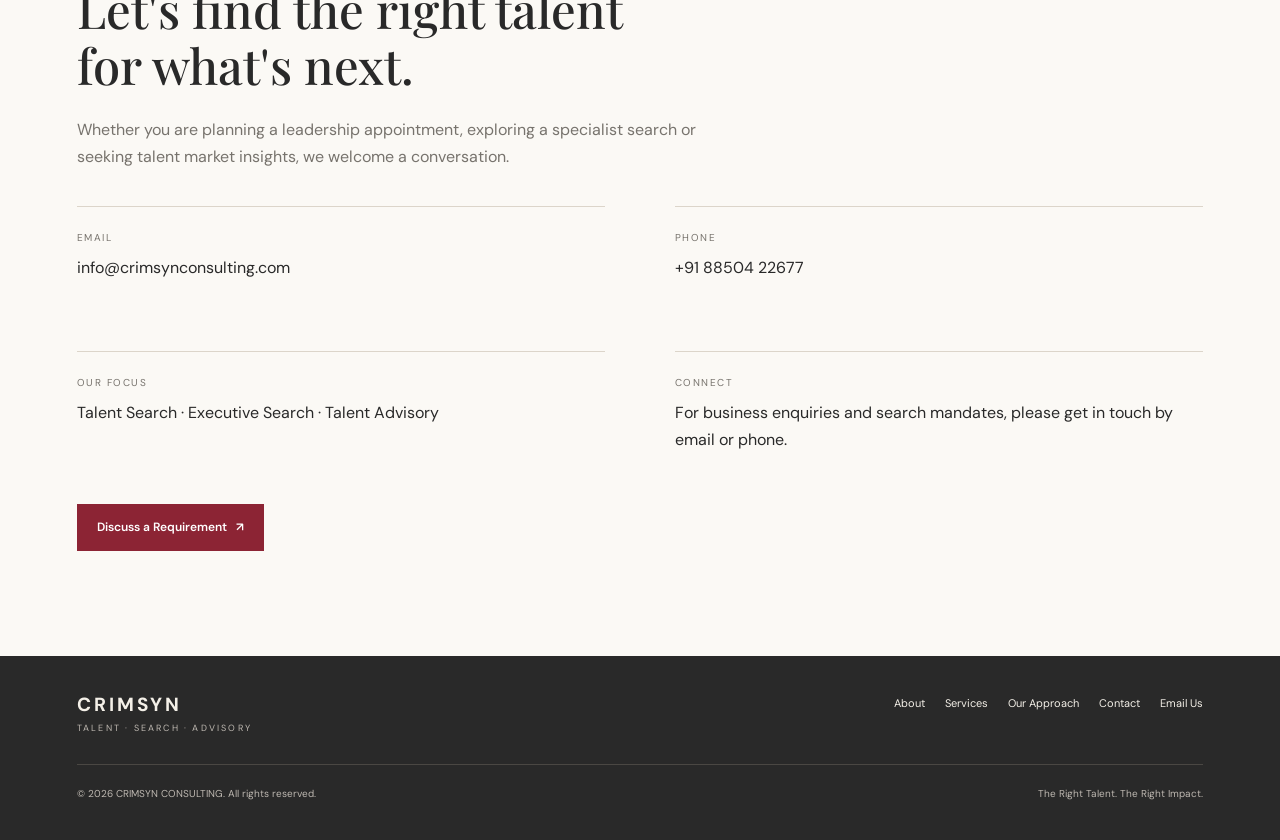
==== commit 60aebc24: "Update index.html" ====
--- a/index.html
+++ b/index.html
@@ -224,10 +224,10 @@
       .engagement-grid { grid-template-columns: 1fr; }
     }
    .brand-logo {
-    width: 75px;
-    height: 65px;
-    object-fit: contain;
-    flex-shrink: 0;
+  width: 150px;
+  height: 85px;
+  object-fit: contain;
+  flex-shrink: 0;
 }
   </style>
 </head>
@@ -237,8 +237,12 @@
   <header>
     <div class="container nav">
       <a class="brand" href="#home" aria-label="CRIMSYN CONSULTING home">
-  <img class="brand-logo" src="Crimson%20Gold%20Luxury%20Consulting%20Logo.png" alt="CRIMSYN Consulting logo">
-  </a>
+  <img
+    class="brand-logo"
+    src="Crimson%20Gold%20Luxury%20Consulting%20Logo.png"
+    alt="CRIMSYN Consulting logo"
+  >
+</a>
       <nav class="nav-links" aria-label="Main navigation">
         <a href="#home">Home</a>
         <a href="#about">About</a>
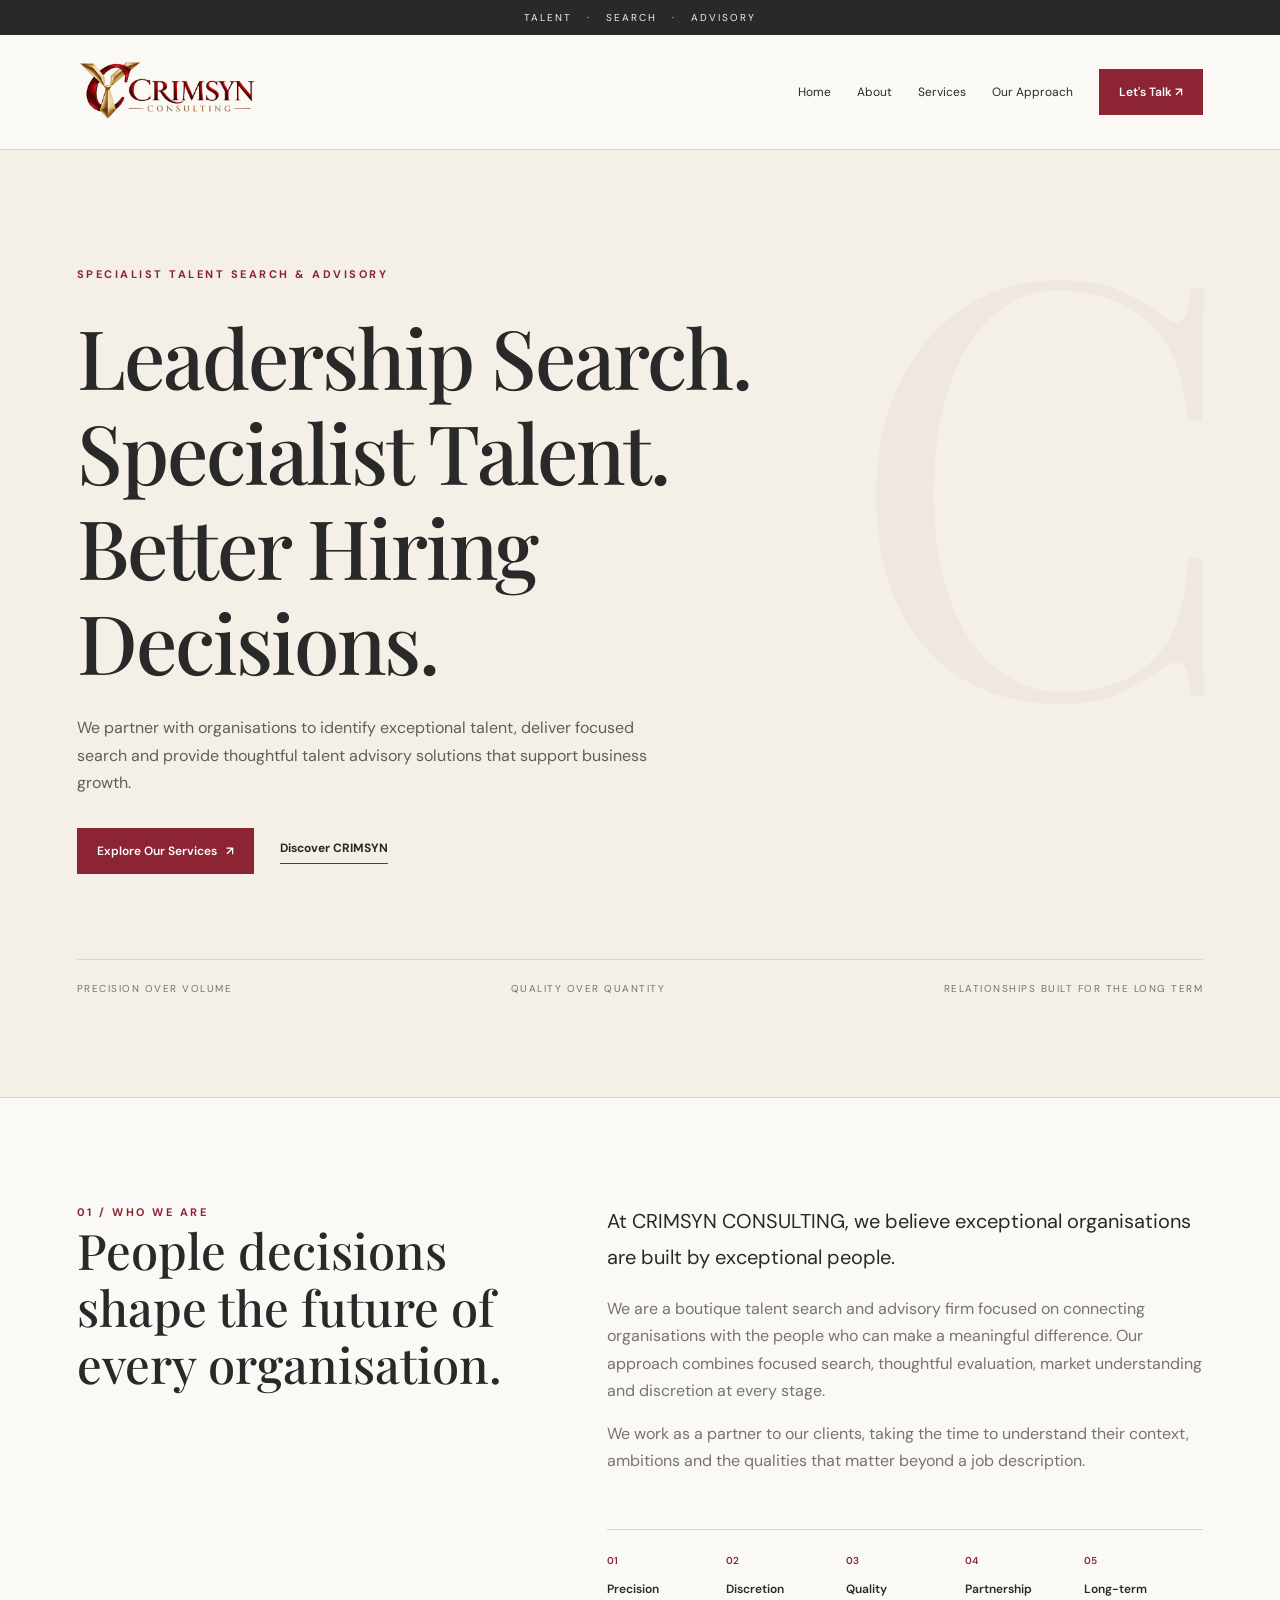
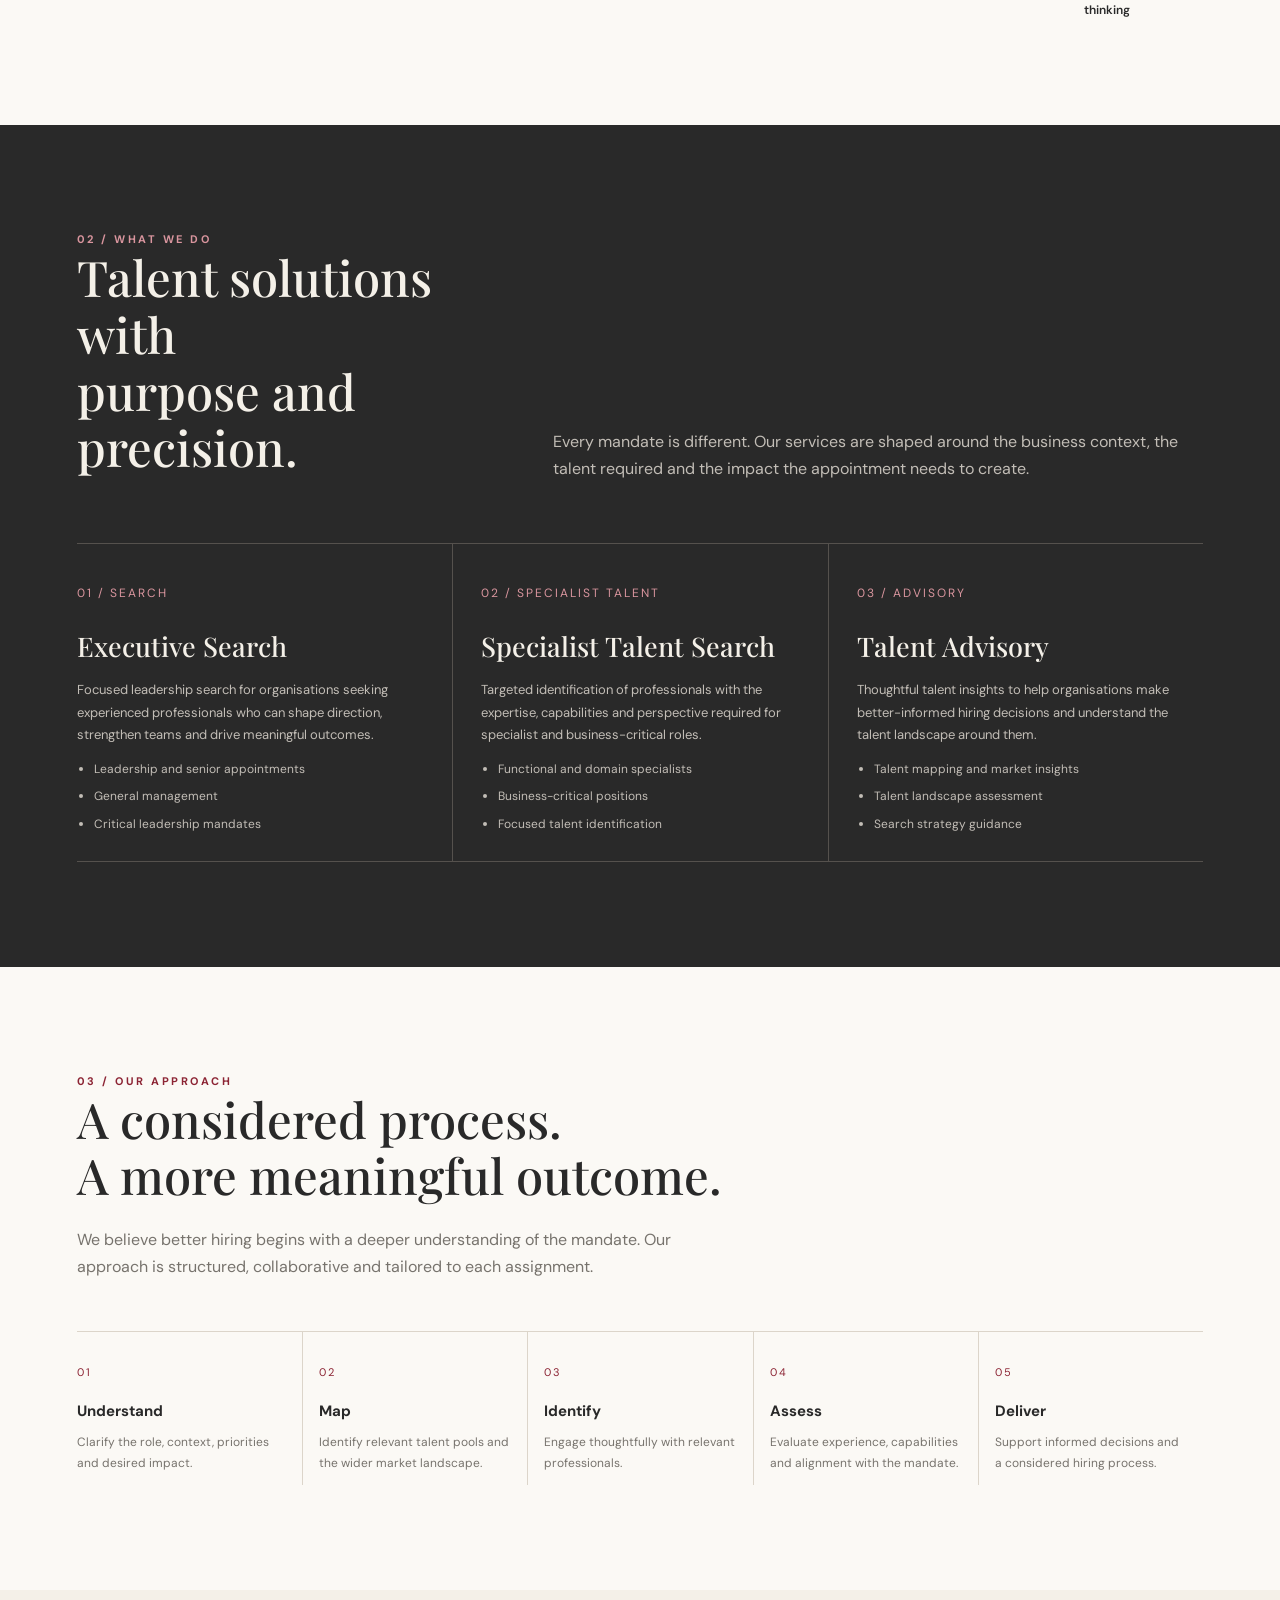
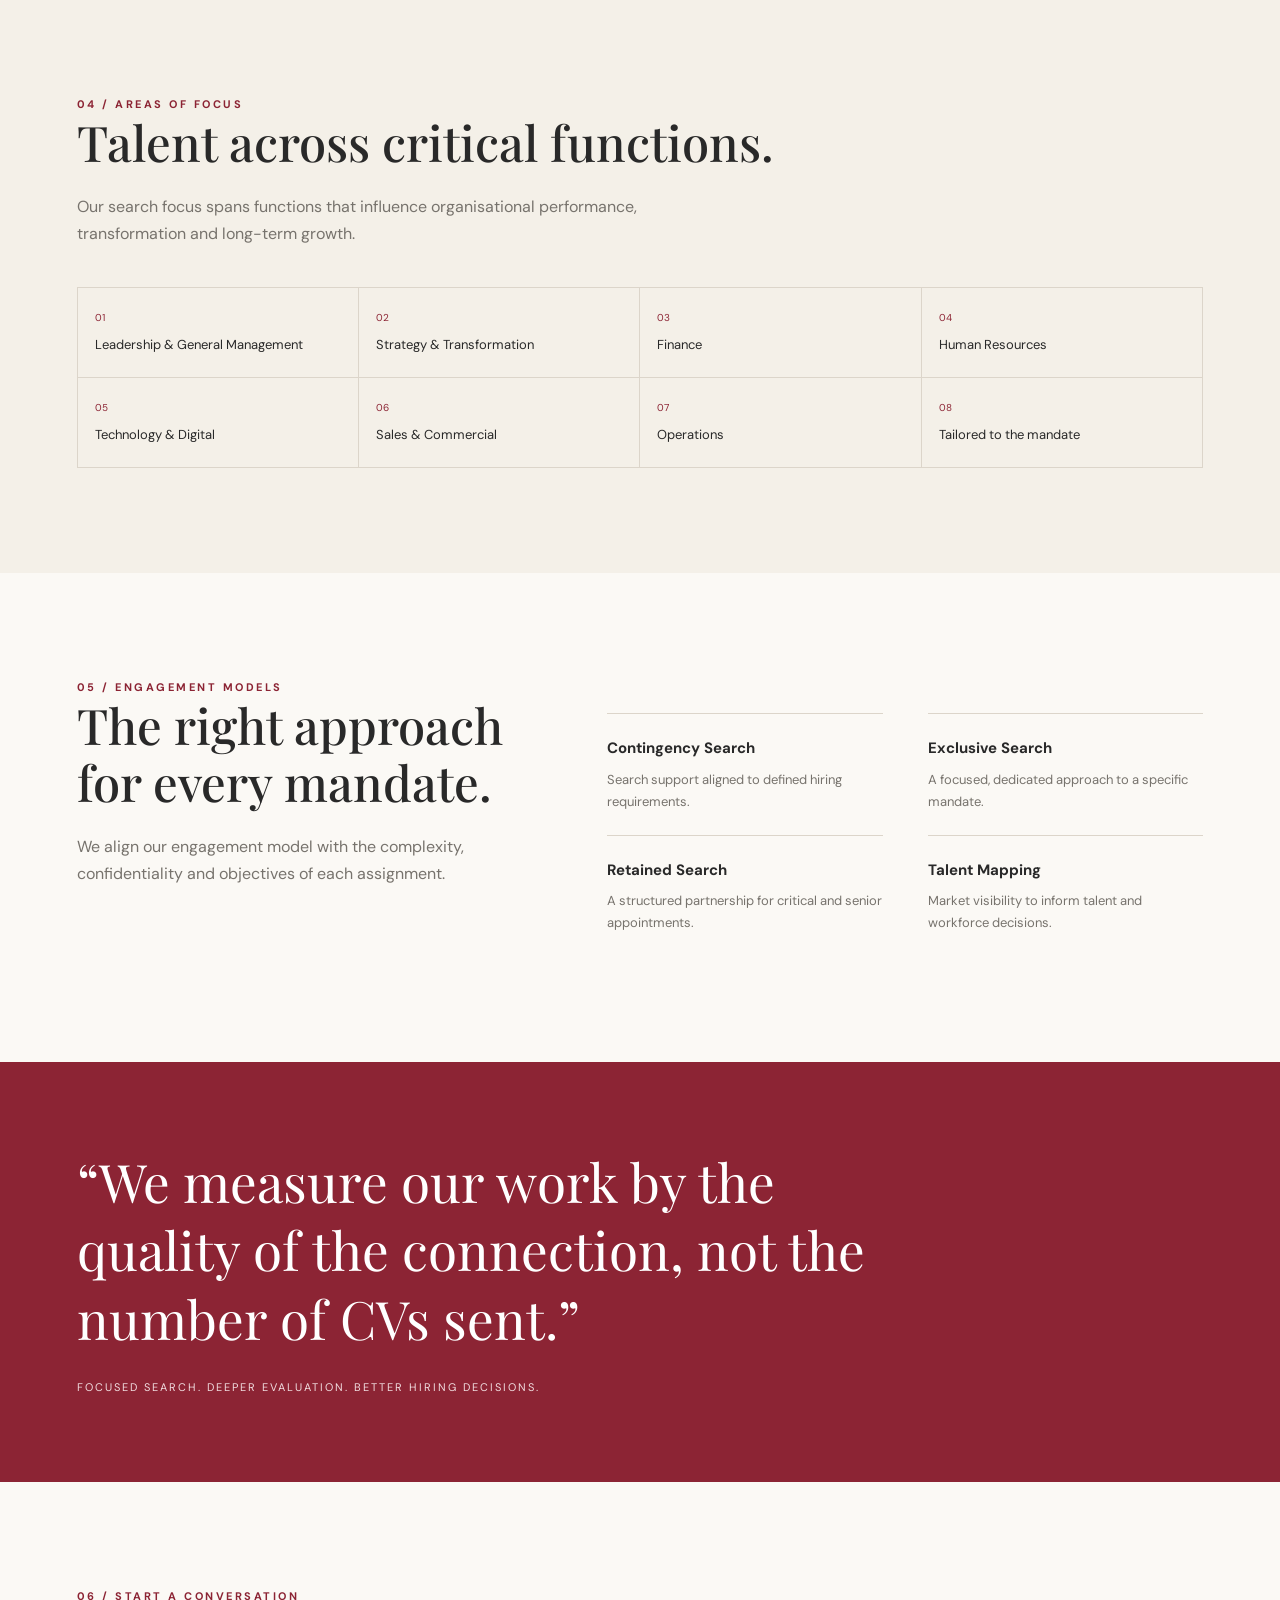
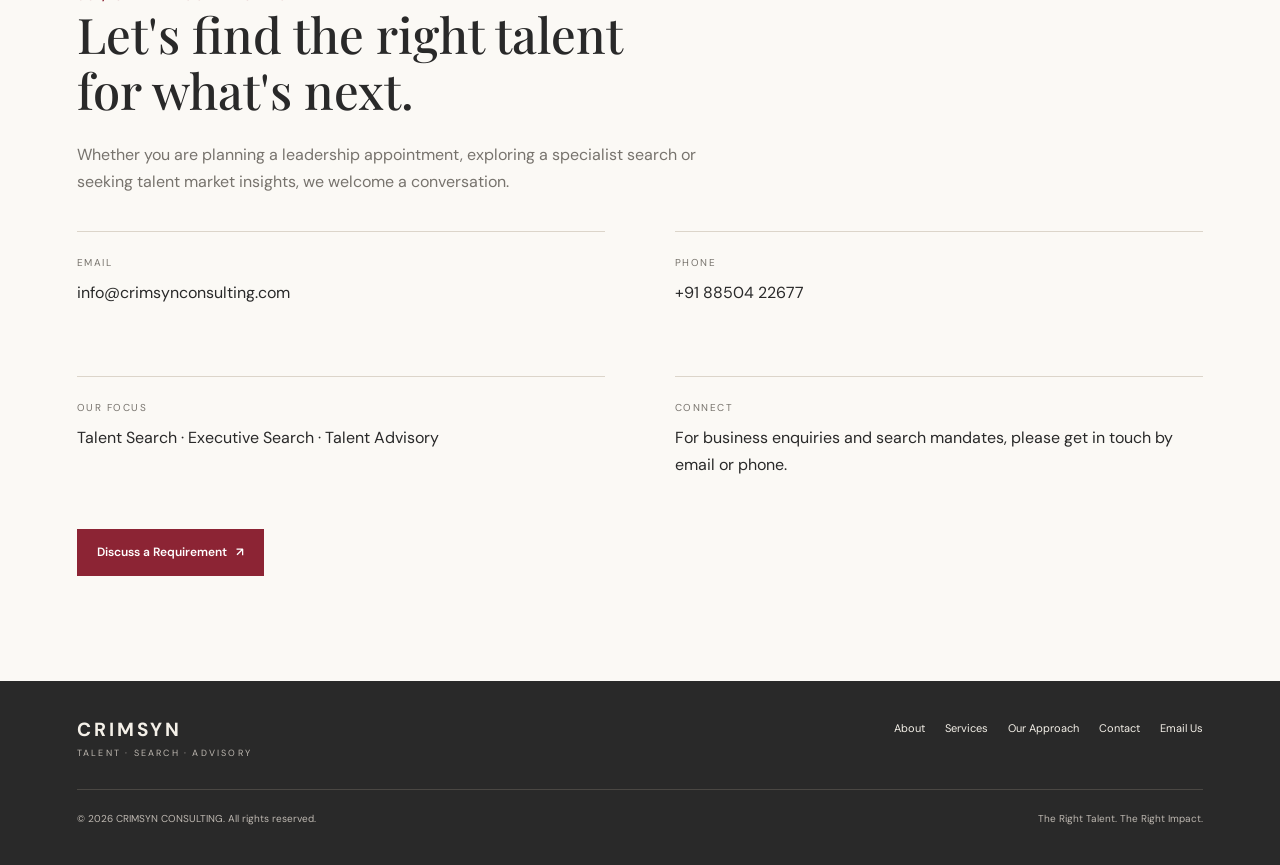
==== commit 25e4b4b1: "Update index.html" ====
--- a/index.html
+++ b/index.html
@@ -224,8 +224,8 @@
       .engagement-grid { grid-template-columns: 1fr; }
     }
    .brand-logo {
-  width: 150px;
-  height: 85px;
+  width: 180px;
+  height: 110px;
   object-fit: contain;
   flex-shrink: 0;
 }
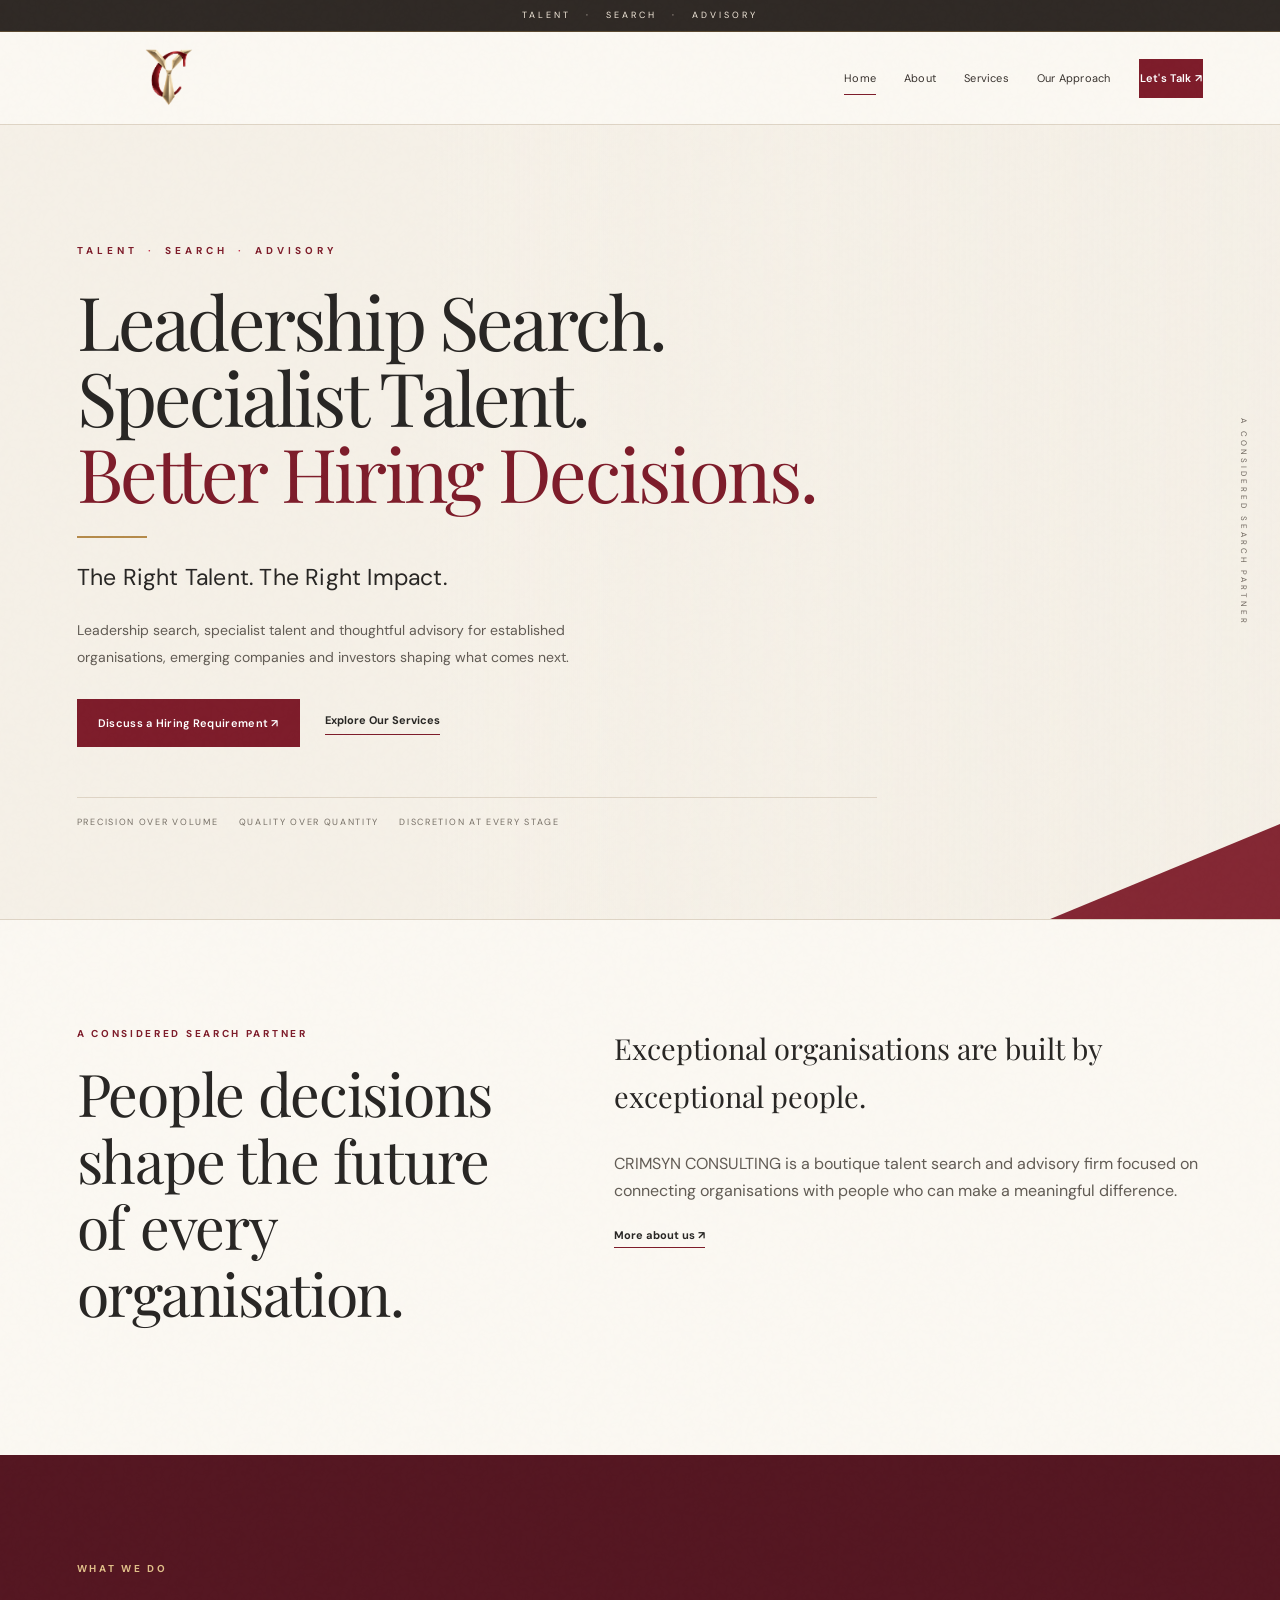
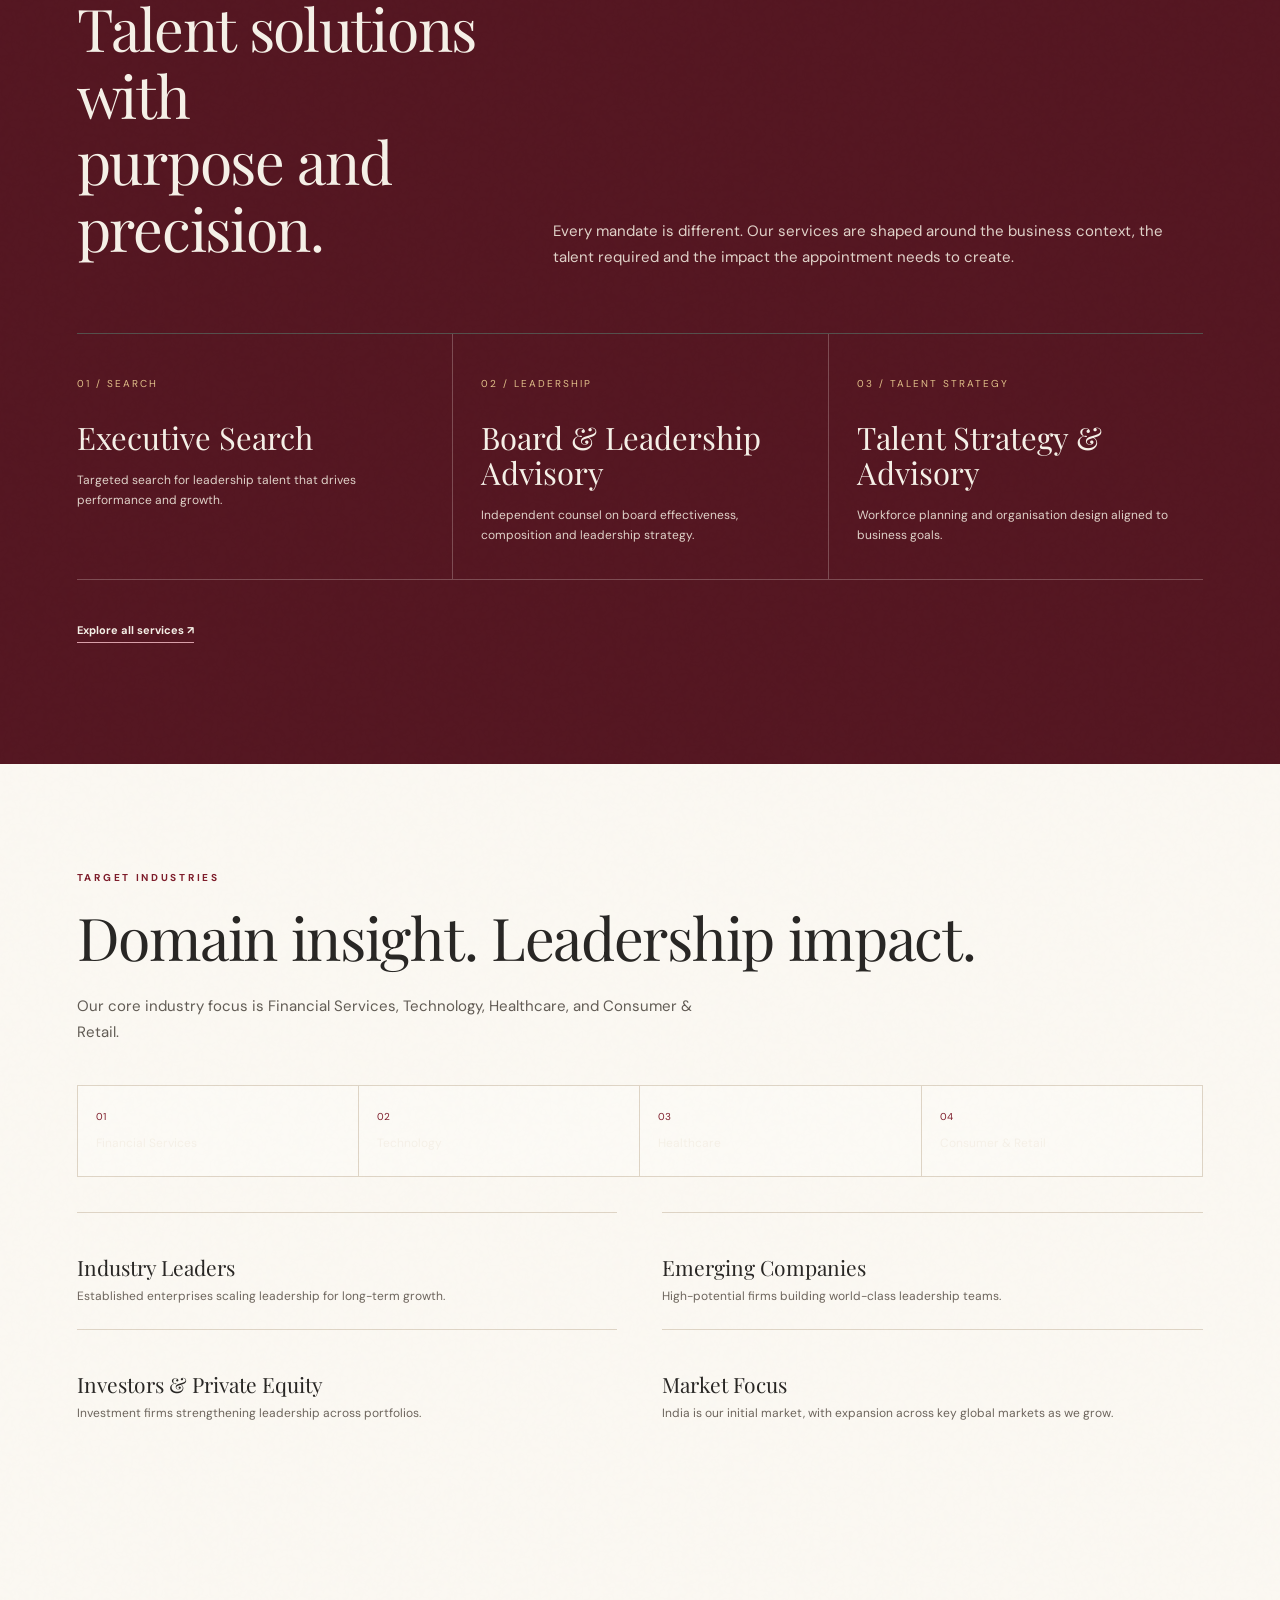
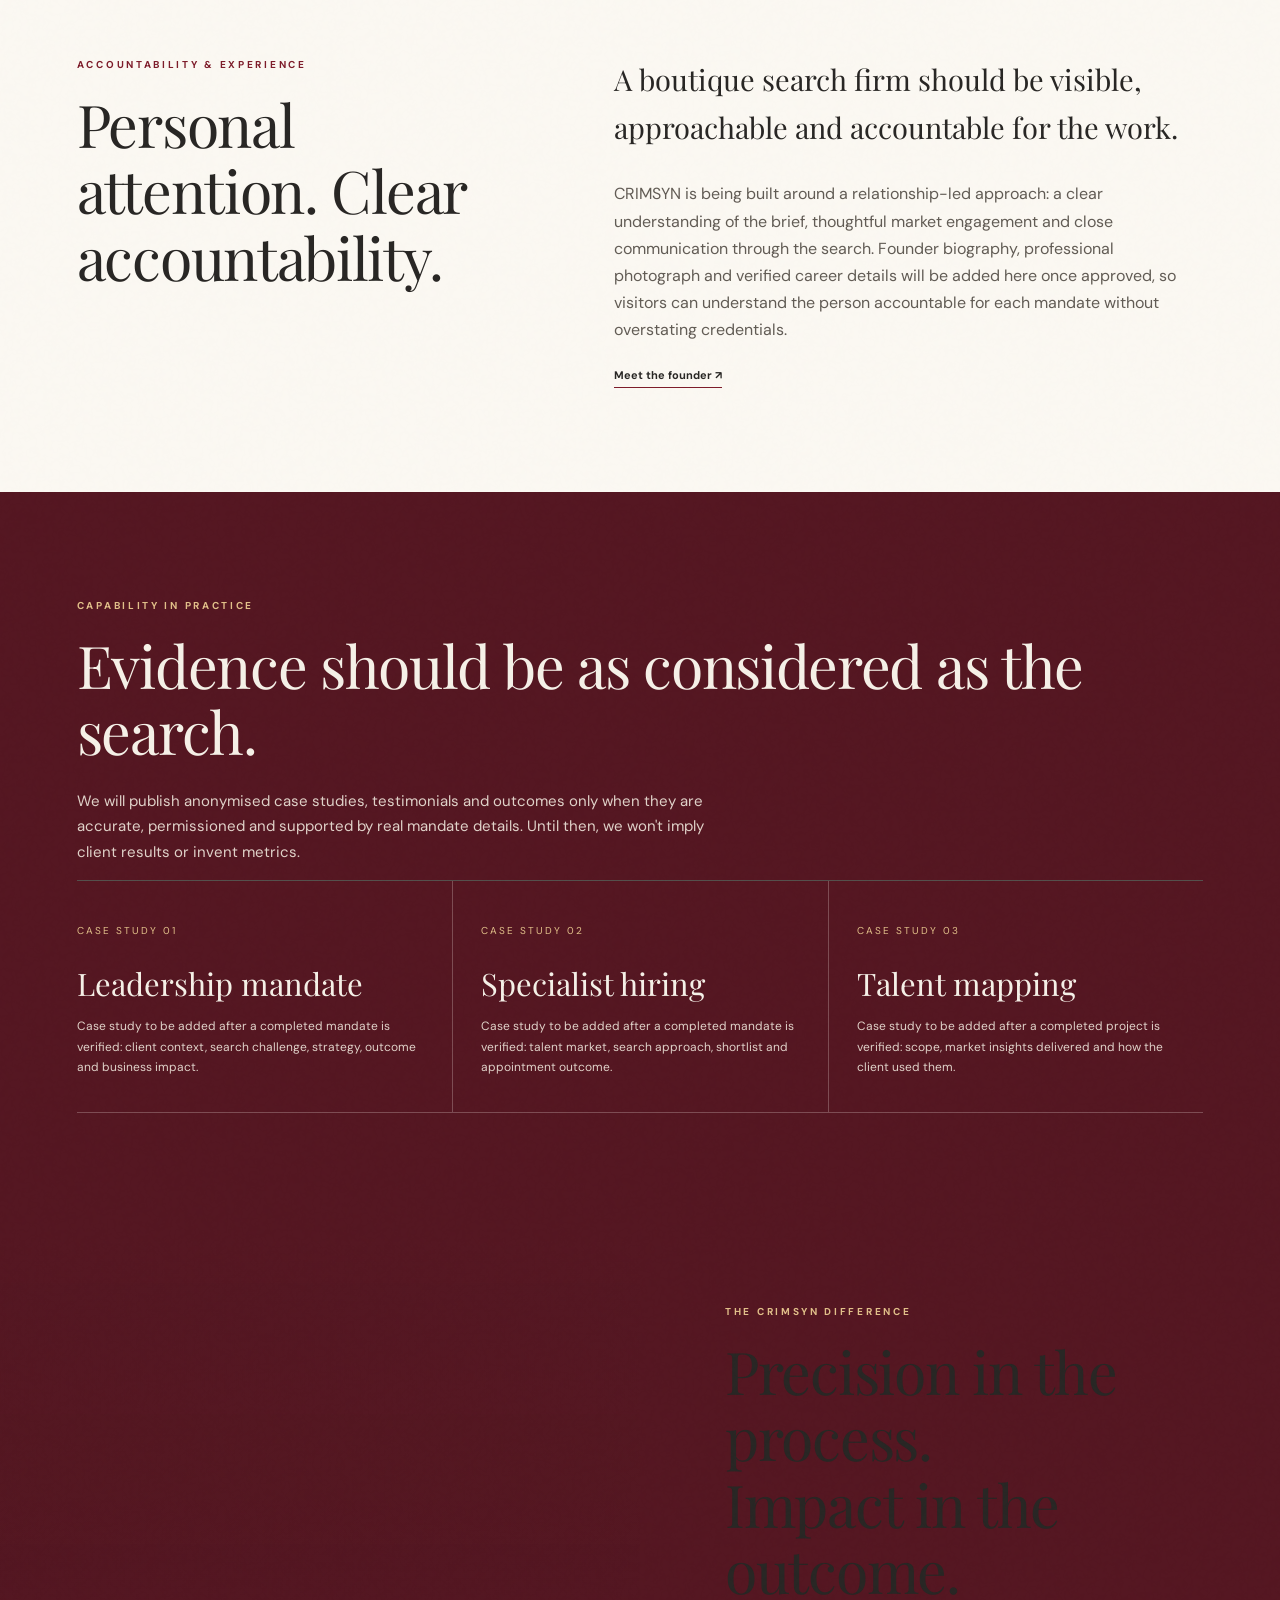
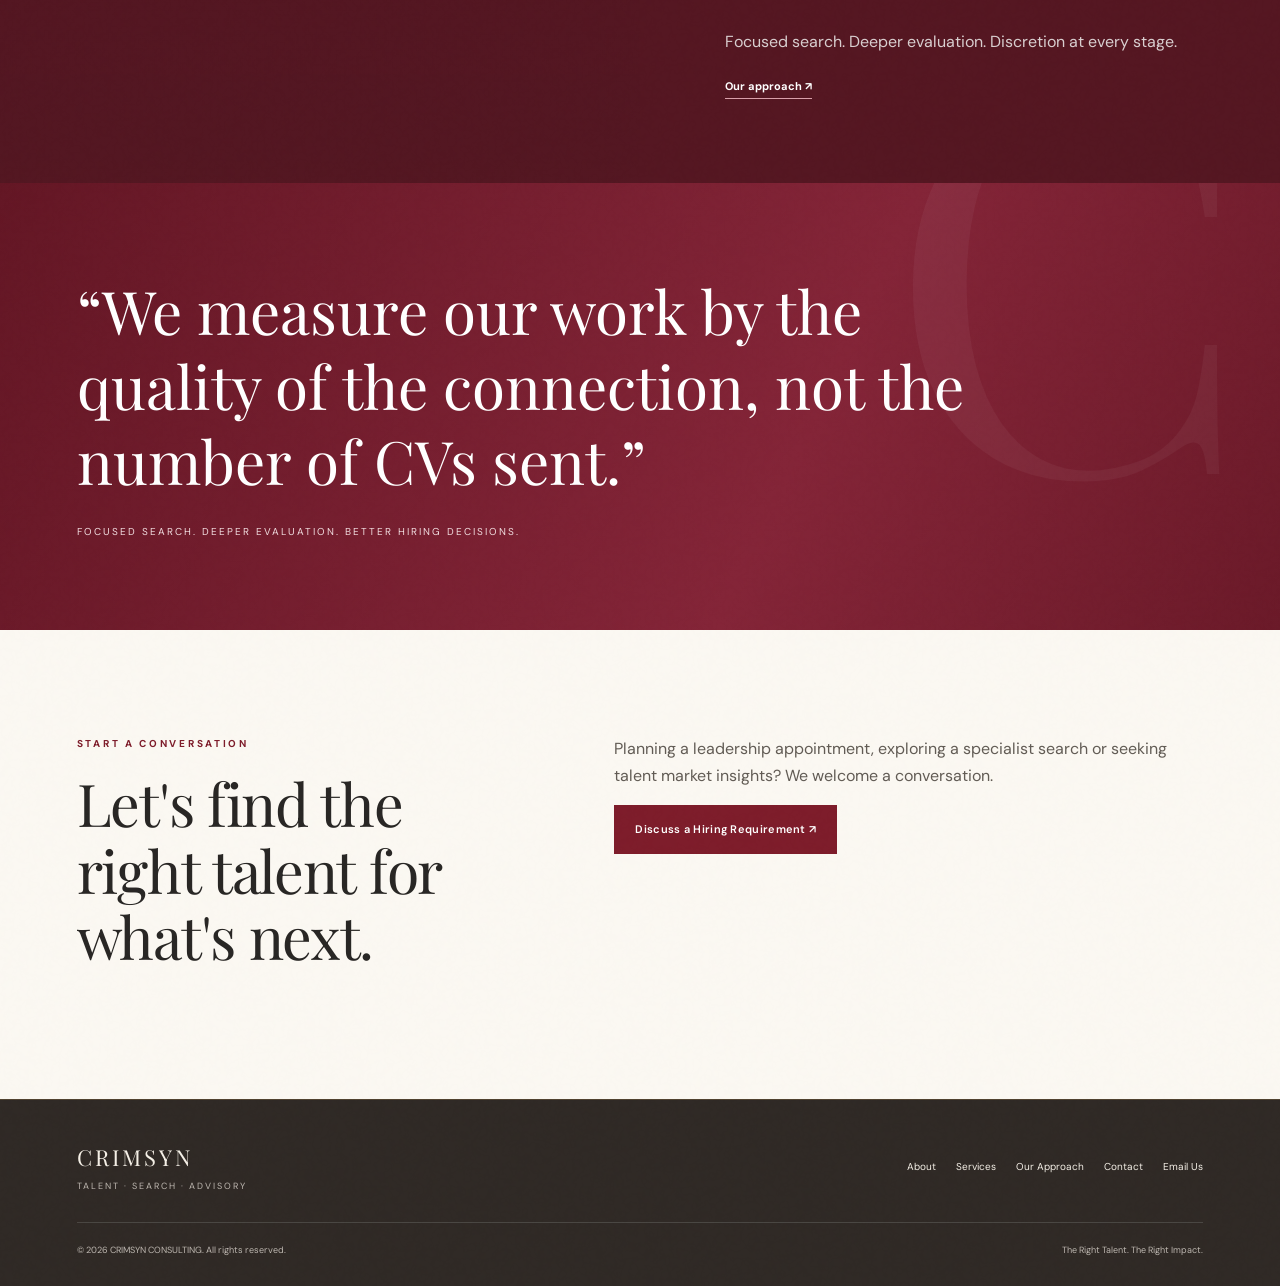
==== commit 370c3323: "Update website to warm luxury design" ====
--- a/index.html
+++ b/index.html
@@ -1,449 +1,47 @@
+<!DOCTYPE html>
+<html lang="en"><head><meta charset="UTF-8"><meta name="viewport" content="width=device-width, initial-scale=1.0"><meta name="theme-color" content="#292725"><meta name="description" content="CRIMSYN CONSULTING is a boutique recruitment and talent advisory firm specialising in leadership search, specialist hiring and strategic talent solutions."><title>Talent, Search & Advisory | CRIMSYN CONSULTING</title><link rel="stylesheet" href="styles.css"></head><body>
 
-<!DOCTYPE html>
-<html lang="en">
-<head>
-  <meta charset="UTF-8">
-  <meta name="viewport" content="width=device-width, initial-scale=1.0">
-  <meta name="theme-color" content="#292929">
-  <meta name="description" content="CRIMSYN CONSULTING is a boutique recruitment and talent advisory firm specialising in leadership search, specialist hiring and strategic talent solutions for growing businesses and established organisations.">
-  <title>CRIMSYN CONSULTING | Talent, Search & Advisory</title>
-  <link rel="preconnect" href="https://fonts.googleapis.com">
-  <link rel="preconnect" href="https://fonts.gstatic.com" crossorigin>
-  <link href="https://fonts.googleapis.com/css2?family=DM+Sans:wght@400;500;600;700&family=Playfair+Display:ital,wght@0,500;0,600;1,500&display=swap" rel="stylesheet">
-  <style>
-    :root {
-      --ivory: #F4F0E8;
-      --paper: #FBF9F5;
-      --ink: #292929;
-      --muted: #77736D;
-      --crimson: #8C2434;
-      --line: #DCD5CA;
-      --white: #FFFFFF;
-    }
-    * { box-sizing: border-box; }
-    html { scroll-behavior: smooth; scroll-padding-top: 90px; }
-    body {
-      margin: 0;
-      background: var(--paper);
-      color: var(--ink);
-      font-family: 'DM Sans', Arial, sans-serif;
-      line-height: 1.7;
-    }
-    a { color: inherit; text-decoration: none; }
-    .container { width: min(1160px, 88%); margin: auto; }
-    .eyebrow {
-      color: var(--crimson);
-      font-size: 11px;
-      font-weight: 700;
-      letter-spacing: 2.5px;
-      text-transform: uppercase;
-    }
-    h1, h2, h3, p { margin-top: 0; }
-    h1, h2, .serif {
-      font-family: 'Playfair Display', Georgia, serif;
-      font-weight: 500;
-      line-height: 1.16;
-    }
-    h2 { font-size: clamp(32px, 4vw, 49px); margin-bottom: 22px; }
-    .section { padding: 105px 0; }
-    .section-intro { max-width: 650px; color: var(--muted); }
-    .topbar {
-      background: var(--ink);
-      color: #F4F0E8;
-      padding: 9px 0;
-      font-size: 10px;
-      letter-spacing: 2px;
-      text-align: center;
-      text-transform: uppercase;
-    }
-    header {
-      position: sticky;
-      top: 0;
-      z-index: 10;
-      background: rgba(251,249,245,.96);
-      border-bottom: 1px solid var(--line);
-      backdrop-filter: blur(12px);
-    }
-    .nav {
-      min-height: 82px;
-      display: flex;
-      align-items: center;
-      justify-content: space-between;
-      gap: 24px;
-    }
-    .brand { line-height: 1.2; flex-shrink: 0; }
-    .brand-name {
-      display: block;
-      font-size: 19px;
-      font-weight: 700;
-      letter-spacing: 3px;
-    }
-    .brand-sub {
-      display: block;
-      margin-top: 7px;
-      color: var(--muted);
-      font-size: 9px;
-      letter-spacing: 2.2px;
-    }
-    .nav-links {
-      display: flex;
-      align-items: center;
-      gap: 26px;
-      font-size: 12px;
-    }
-    .nav-links a:not(.nav-cta):hover { color: var(--crimson); }
-    .nav-cta, .button {
-      display: inline-flex;
-      justify-content: center;
-      align-items: center;
-      background: var(--crimson);
-      color: white;
-      padding: 13px 20px;
-      font-size: 12px;
-      font-weight: 600;
-      transition: .2s ease;
-    }
-    .nav-cta:hover, .button:hover { background: #681925; }
-    .hero {
-      position: relative;
-      overflow: hidden;
-      padding: 115px 0 100px;
-      background: var(--ivory);
-      border-bottom: 1px solid var(--line);
-    }
-    .hero:after {
-      content: "C";
-      position: absolute;
-      right: 3%;
-      top: 2%;
-      color: rgba(140,36,52,.045);
-      font-family: 'Playfair Display', Georgia, serif;
-      font-size: clamp(320px, 45vw, 650px);
-      line-height: 1;
-      pointer-events: none;
-    }
-    .hero-content { max-width: 790px; position: relative; z-index: 1; }
-    .hero h1 {
-      font-size: clamp(46px, 7vw, 82px);
-      letter-spacing: -2px;
-      margin: 25px 0;
-    }
-    .hero h1 em { color: var(--crimson); font-weight: 500; }
-    .hero-copy { max-width: 580px; color: #625E58; font-size: 16px; }
-    .hero-actions { display: flex; align-items: center; gap: 26px; margin-top: 32px; flex-wrap: wrap; }
-    .text-link { font-size: 12px; font-weight: 700; border-bottom: 1px solid var(--crimson); padding-bottom: 4px; }
-    .hero-foot {
-      position: relative;
-      z-index: 1;
-      display: flex;
-      justify-content: space-between;
-      gap: 20px;
-      border-top: 1px solid var(--line);
-      margin-top: 85px;
-      padding-top: 20px;
-      color: var(--muted);
-      font-size: 10px;
-      letter-spacing: 1.5px;
-      text-transform: uppercase;
-    }
-    .split { display: grid; grid-template-columns: .85fr 1.15fr; gap: 90px; align-items: start; }
-    .large-copy { font-size: 20px; line-height: 1.8; }
-    .muted { color: var(--muted); }
-    .values { display: grid; grid-template-columns: repeat(5, 1fr); border-top: 1px solid var(--line); margin-top: 55px; }
-    .value { padding: 22px 12px 0 0; font-size: 12px; font-weight: 600; }
-    .value span { display: block; color: var(--crimson); font-size: 10px; margin-bottom: 10px; }
-    .dark { background: var(--ink); color: var(--ivory); }
-    .dark .eyebrow { color: #D9959E; }
-    .dark .section-intro, .dark .muted { color: #C2BDB6; }
-    .services-heading { display: flex; justify-content: space-between; gap: 40px; align-items: end; margin-bottom: 45px; }
-    .services-grid { display: grid; grid-template-columns: repeat(3, 1fr); border-top: 1px solid #55514D; }
-    .service-card { padding: 34px 28px 15px 0; border-bottom: 1px solid #55514D; }
-    .service-card + .service-card { padding-left: 28px; border-left: 1px solid #55514D; }
-    .service-number { color: #D9959E; font-size: 12px; letter-spacing: 2px; }
-    .service-card h3 { font-family: 'Playfair Display', Georgia, serif; font-size: 27px; font-weight: 500; line-height: 1.3; margin: 24px 0 15px; }
-    .service-card p { color: #C2BDB6; font-size: 13px; }
-    .service-card ul { padding-left: 17px; color: #C2BDB6; font-size: 12px; }
-    .service-card li { margin-bottom: 7px; }
-    .process-grid { display: grid; grid-template-columns: repeat(5, 1fr); margin-top: 50px; border-top: 1px solid var(--line); }
-    .process-step { padding: 25px 16px 0 0; }
-    .process-step + .process-step { padding-left: 16px; border-left: 1px solid var(--line); }
-    .process-step span { color: var(--crimson); font-size: 11px; letter-spacing: 2px; }
-    .process-step h3 { font-size: 15px; margin: 15px 0 8px; }
-    .process-step p { color: var(--muted); font-size: 12px; }
-    .functions { background: var(--ivory); }
-    .function-grid { display: grid; grid-template-columns: repeat(4, 1fr); margin-top: 40px; border-top: 1px solid var(--line); border-left: 1px solid var(--line); }
-    .function-item { padding: 21px 17px; border-right: 1px solid var(--line); border-bottom: 1px solid var(--line); font-size: 13px; }
-    .function-item span { display: block; color: var(--crimson); font-size: 10px; margin-bottom: 8px; }
-    .engagement-grid { display: grid; grid-template-columns: repeat(2, 1fr); gap: 0 45px; margin-top: 35px; }
-    .engagement { padding: 22px 0; border-top: 1px solid var(--line); }
-    .engagement h3 { font-size: 15px; margin-bottom: 7px; }
-    .engagement p { color: var(--muted); font-size: 13px; margin-bottom: 0; }
-    .statement { background: var(--crimson); color: white; padding: 85px 0; }
-    .statement blockquote {
-      max-width: 850px;
-      margin: 0;
-      font-family: 'Playfair Display', Georgia, serif;
-      font-size: clamp(30px, 4.5vw, 53px);
-      line-height: 1.3;
-    }
-    .statement p { margin: 25px 0 0; font-size: 11px; letter-spacing: 2px; text-transform: uppercase; color: #F1DDE0; }
-    .contact-grid { display: grid; grid-template-columns: 1fr 1fr; gap: 70px; margin-top: 35px; }
-    .contact-box { border-top: 1px solid var(--line); padding-top: 22px; }
-    .contact-box .label { display: block; color: var(--muted); font-size: 10px; letter-spacing: 1.5px; text-transform: uppercase; margin-bottom: 8px; }
-    .contact-box a { overflow-wrap: anywhere; }
-    .contact-box a:hover { color: var(--crimson); }
-    footer { background: var(--ink); color: var(--ivory); padding: 38px 0; }
-    .footer-top { display: flex; justify-content: space-between; gap: 30px; align-items: start; }
-    footer .brand-sub { color: #BEB8B1; }
-    .footer-nav { display: flex; flex-wrap: wrap; gap: 20px; font-size: 11px; }
-    .footer-bottom { display: flex; justify-content: space-between; gap: 20px; border-top: 1px solid #4A4743; padding-top: 20px; margin-top: 30px; color: #BEB8B1; font-size: 10px; }
-    @media (max-width: 800px) {
-      .nav { align-items: flex-start; padding: 20px 0; flex-direction: column; }
-      .nav-links { gap: 15px; flex-wrap: wrap; }
-      .nav-cta { padding: 9px 12px; }
-      .hero { padding: 80px 0 65px; }
-      .hero h1 { letter-spacing: -1px; }
-      .hero-foot { margin-top: 55px; flex-direction: column; }
-      .section { padding: 72px 0; }
-      .split { grid-template-columns: 1fr; gap: 22px; }
-      .values { grid-template-columns: repeat(2, 1fr); row-gap: 20px; }
-      .services-heading { display: block; }
-      .services-grid { grid-template-columns: 1fr; }
-      .service-card, .service-card + .service-card { padding: 25px 0; border-left: 0; }
-      .process-grid { grid-template-columns: repeat(2, 1fr); }
-      .process-step, .process-step + .process-step { padding: 20px 12px 0 0; border-left: 0; }
-      .function-grid { grid-template-columns: repeat(2, 1fr); }
-      .contact-grid { grid-template-columns: 1fr; gap: 30px; }
-      .footer-top, .footer-bottom { flex-direction: column; }
-    }
-    @media (max-width: 420px) {
-      .container { width: 90%; }
-      .brand-name { font-size: 17px; }
-      .nav-links { font-size: 11px; gap: 12px; }
-      .hero h1 { font-size: 43px; }
-      .engagement-grid { grid-template-columns: 1fr; }
-    }
-   .brand-logo {
-  width: 180px;
-  height: 110px;
-  object-fit: contain;
-  flex-shrink: 0;
-}
-  </style>
-</head>
-<body>
-  <div class="topbar">Talent &nbsp; · &nbsp; Search &nbsp; · &nbsp; Advisory</div>
+<div class="topbar">Talent &nbsp; · &nbsp; Search &nbsp; · &nbsp; Advisory</div>
+<header><div class="container nav">
+  <a class="brand" href="index.html" aria-label="CRIMSYN CONSULTING home"><img class="brand-logo" src="Crimson%20Gold%20Luxury%20Consulting%20Logo.png" alt="CRIMSYN Consulting logo"></a>
+  <nav class="nav-links" aria-label="Main navigation">
+    <a href="index.html" data-page="home">Home</a><a href="about.html" data-page="about">About</a><a href="services.html" data-page="services">Services</a><a href="approach.html" data-page="approach">Our Approach</a><a href="contact.html" class="nav-cta" data-page="contact">Let's Talk ↗</a>
+  </nav>
+</div></header>
 
-  <header>
-    <div class="container nav">
-      <a class="brand" href="#home" aria-label="CRIMSYN CONSULTING home">
-  <img
-    class="brand-logo"
-    src="Crimson%20Gold%20Luxury%20Consulting%20Logo.png"
-    alt="CRIMSYN Consulting logo"
-  >
-</a>
-      <nav class="nav-links" aria-label="Main navigation">
-        <a href="#home">Home</a>
-        <a href="#about">About</a>
-        <a href="#services">Services</a>
-        <a href="#approach">Our Approach</a>
-        <a href="#contact" class="nav-cta">Let's Talk ↗</a>
-      </nav>
-    </div>
-  </header>
+<main>
 
-  <main>
-    <section class="hero" id="home">
-      <div class="container">
-        <div class="hero-content">
-          <div class="eyebrow"> Specialist Talent Search & Advisory</div>
-          <h1>Leadership Search. Specialist Talent. Better Hiring Decisions. </h1>
-          <p class="hero-copy">We partner with organisations to identify exceptional talent, deliver focused search and provide thoughtful talent advisory solutions that support business growth.</p>
-          <div class="hero-actions">
-            <a class="button" href="#services">Explore Our Services &nbsp; ↗</a>
-            <a class="text-link" href="#about">Discover CRIMSYN</a>
-          </div>
-        </div>
-        <div class="hero-foot">
-          <span>Precision over volume</span>
-          <span>Quality over quantity</span>
-          <span>Relationships built for the long term</span>
-        </div>
-      </div>
-    </section>
+<section class="hero hero-cover"><div class="container"><div class="hero-content">
+  <div class="eyebrow">Talent <span class="crimson-dot">·</span> Search <span class="crimson-dot">·</span> Advisory</div>
+  <h1 class="cover-wordmark">Leadership Search.<br>Specialist Talent.<br><span>Better Hiring Decisions.</span></h1>
+  <div class="cover-rule" aria-hidden="true"></div>
+  <p class="cover-tagline">The Right Talent. The Right Impact.</p>
+  <p class="hero-copy">Leadership search, specialist talent and thoughtful advisory for established organisations, emerging companies and investors shaping what comes next.</p>
+  <div class="hero-actions"><a class="button" href="contact.html">Discuss a Hiring Requirement ↗</a><a class="text-link" href="services.html">Explore Our Services</a></div>
+  <div class="hero-foot"><span>Precision over volume</span><span>Quality over quantity</span><span>Discretion at every stage</span></div>
+</div></div><span class="hero-caption">A considered search partner</span></section>
+<section class="section"><div class="container split"><div class="reveal"><div class="eyebrow">A considered search partner</div><h2>People decisions shape the future of every organisation.</h2></div><div class="reveal"><p class="large-copy">Exceptional organisations are built by exceptional people.</p><p class="muted">CRIMSYN CONSULTING is a boutique talent search and advisory firm focused on connecting organisations with people who can make a meaningful difference.</p><a class="text-link" href="about.html">More about us ↗</a></div></div></section>
+<section class="section dark"><div class="container"><div class="services-heading"><div class="reveal"><div class="eyebrow">What we do</div><h2>Talent solutions with<br>purpose and precision.</h2></div><p class="section-intro reveal">Every mandate is different. Our services are shaped around the business context, the talent required and the impact the appointment needs to create.</p></div><div class="services-grid">
+<article class="service-card reveal"><span class="service-number">01 / SEARCH</span><h3>Executive Search</h3><p>Targeted search for leadership talent that drives performance and growth.</p></article>
+<article class="service-card reveal"><span class="service-number">02 / LEADERSHIP</span><h3>Board & Leadership Advisory</h3><p>Independent counsel on board effectiveness, composition and leadership strategy.</p></article>
+<article class="service-card reveal"><span class="service-number">03 / TALENT STRATEGY</span><h3>Talent Strategy & Advisory</h3><p>Workforce planning and organisation design aligned to business goals.</p></article>
+</div><p style="margin-top:35px"><a class="text-link" style="color:var(--ivory);border-color:#d9a0aa" href="services.html">Explore all services ↗</a></p></div></section>
+<section class="section functions"><div class="container"><div class="eyebrow">Target industries</div><h2>Domain insight. Leadership impact.</h2><p class="section-intro">Our core industry focus is Financial Services, Technology, Healthcare, and Consumer & Retail.</p><div class="function-grid"><div class="function-item"><span>01</span>Financial Services</div><div class="function-item"><span>02</span>Technology</div><div class="function-item"><span>03</span>Healthcare</div><div class="function-item"><span>04</span>Consumer & Retail</div></div><div class="engagement-grid"><div class="engagement"><h3>Industry Leaders</h3><p>Established enterprises scaling leadership for long-term growth.</p></div><div class="engagement"><h3>Emerging Companies</h3><p>High-potential firms building world-class leadership teams.</p></div><div class="engagement"><h3>Investors & Private Equity</h3><p>Investment firms strengthening leadership across portfolios.</p></div><div class="engagement"><h3>Market Focus</h3><p>India is our initial market, with expansion across key global markets as we grow.</p></div></div></div></section>
+<section class="section"><div class="container split"><div class="reveal"><div class="eyebrow">Accountability & experience</div><h2>Personal attention. Clear accountability.</h2></div><div class="reveal"><p class="large-copy">A boutique search firm should be visible, approachable and accountable for the work.</p><p class="muted">CRIMSYN is being built around a relationship-led approach: a clear understanding of the brief, thoughtful market engagement and close communication through the search. Founder biography, professional photograph and verified career details will be added here once approved, so visitors can understand the person accountable for each mandate without overstating credentials.</p><a class="text-link" href="about.html#leadership">Meet the founder ↗</a></div></div></section>
+<section class="section dark"><div class="container"><div class="eyebrow">Capability in practice</div><h2>Evidence should be as considered as the search.</h2><p class="section-intro">We will publish anonymised case studies, testimonials and outcomes only when they are accurate, permissioned and supported by real mandate details. Until then, we won't imply client results or invent metrics.</p><div class="services-grid"><article class="service-card"><span class="service-number">CASE STUDY 01</span><h3>Leadership mandate</h3><p>Case study to be added after a completed mandate is verified: client context, search challenge, strategy, outcome and business impact.</p></article><article class="service-card"><span class="service-number">CASE STUDY 02</span><h3>Specialist hiring</h3><p>Case study to be added after a completed mandate is verified: talent market, search approach, shortlist and appointment outcome.</p></article><article class="service-card"><span class="service-number">CASE STUDY 03</span><h3>Talent mapping</h3><p>Case study to be added after a completed project is verified: scope, market insights delivered and how the client used them.</p></article></div></div></section>
+<section class="image-band"><div class="image-band-visual"></div><div class="image-band-copy reveal"><div class="eyebrow">The CRIMSYN difference</div><h2>Precision in the process.<br>Impact in the outcome.</h2><p>Focused search. Deeper evaluation. Discretion at every stage.</p><a class="text-link" style="color:white;border-color:#d9a0aa" href="approach.html">Our approach ↗</a></div></section>
+<section class="statement"><div class="container"><blockquote>“We measure our work by the quality of the connection, not the number of CVs sent.”</blockquote><p>Focused search. Deeper evaluation. Better hiring decisions.</p></div></section>
+<section class="section"><div class="container split"><div><div class="eyebrow">Start a conversation</div><h2>Let's find the right talent for what's next.</h2></div><div><p class="muted">Planning a leadership appointment, exploring a specialist search or seeking talent market insights? We welcome a conversation.</p><a class="button" href="contact.html">Discuss a Hiring Requirement ↗</a></div></div></section>
 
-    <section class="section" id="about">
-      <div class="container split">
-        <div>
-          <div class="eyebrow">01 / Who We Are</div>
-          <h2>People decisions shape the future of every organisation.</h2>
-        </div>
-        <div>
-          <p class="large-copy">At CRIMSYN CONSULTING, we believe exceptional organisations are built by exceptional people.</p>
-          <p class="muted">We are a boutique talent search and advisory firm focused on connecting organisations with the people who can make a meaningful difference. Our approach combines focused search, thoughtful evaluation, market understanding and discretion at every stage.</p>
-          <p class="muted">We work as a partner to our clients, taking the time to understand their context, ambitions and the qualities that matter beyond a job description.</p>
-          <div class="values">
-            <div class="value"><span>01</span>Precision</div>
-            <div class="value"><span>02</span>Discretion</div>
-            <div class="value"><span>03</span>Quality</div>
-            <div class="value"><span>04</span>Partnership</div>
-            <div class="value"><span>05</span>Long-term thinking</div>
-          </div>
-        </div>
-      </div>
-    </section>
+</main>
 
-    <section class="section dark" id="services">
-      <div class="container">
-        <div class="services-heading">
-          <div>
-            <div class="eyebrow">02 / What We Do</div>
-            <h2>Talent solutions with<br>purpose and precision.</h2>
-          </div>
-          <p class="section-intro">Every mandate is different. Our services are shaped around the business context, the talent required and the impact the appointment needs to create.</p>
-        </div>
-        <div class="services-grid">
-          <article class="service-card">
-            <span class="service-number">01 / SEARCH</span>
-            <h3>Executive Search</h3>
-            <p>Focused leadership search for organisations seeking experienced professionals who can shape direction, strengthen teams and drive meaningful outcomes.</p>
-            <ul>
-              <li>Leadership and senior appointments</li>
-              <li>General management</li>
-              <li>Critical leadership mandates</li>
-            </ul>
-          </article>
-          <article class="service-card">
-            <span class="service-number">02 / SPECIALIST TALENT</span>
-            <h3>Specialist Talent Search</h3>
-            <p>Targeted identification of professionals with the expertise, capabilities and perspective required for specialist and business-critical roles.</p>
-            <ul>
-              <li>Functional and domain specialists</li>
-              <li>Business-critical positions</li>
-              <li>Focused talent identification</li>
-            </ul>
-          </article>
-          <article class="service-card">
-            <span class="service-number">03 / ADVISORY</span>
-            <h3>Talent Advisory</h3>
-            <p>Thoughtful talent insights to help organisations make better-informed hiring decisions and understand the talent landscape around them.</p>
-            <ul>
-              <li>Talent mapping and market insights</li>
-              <li>Talent landscape assessment</li>
-              <li>Search strategy guidance</li>
-            </ul>
-          </article>
-        </div>
-      </div>
-    </section>
+<footer><div class="container"><div class="footer-top">
+  <a href="index.html" class="footer-brand">CRIMSYN<small>TALENT · SEARCH · ADVISORY</small></a>
+  <nav class="footer-nav" aria-label="Footer navigation"><a href="about.html">About</a><a href="services.html">Services</a><a href="approach.html">Our Approach</a><a href="contact.html">Contact</a><a href="mailto:info@crimsynconsulting.com">Email Us</a></nav>
+</div><div class="footer-bottom"><span>© 2026 CRIMSYN CONSULTING. All rights reserved.</span><span>The Right Talent. The Right Impact.</span></div></div></footer>
+<script src="script.js"></script>
+<script>
+document.querySelectorAll('.nav-links a[data-page]').forEach(a=>{if(a.dataset.page==='home')a.classList.add('active')});
+</script>
 
-    <section class="section" id="approach">
-      <div class="container">
-        <div class="eyebrow">03 / Our Approach</div>
-        <h2>A considered process.<br>A more meaningful outcome.</h2>
-        <p class="section-intro">We believe better hiring begins with a deeper understanding of the mandate. Our approach is structured, collaborative and tailored to each assignment.</p>
-        <div class="process-grid">
-          <div class="process-step"><span>01</span><h3>Understand</h3><p>Clarify the role, context, priorities and desired impact.</p></div>
-          <div class="process-step"><span>02</span><h3>Map</h3><p>Identify relevant talent pools and the wider market landscape.</p></div>
-          <div class="process-step"><span>03</span><h3>Identify</h3><p>Engage thoughtfully with relevant professionals.</p></div>
-          <div class="process-step"><span>04</span><h3>Assess</h3><p>Evaluate experience, capabilities and alignment with the mandate.</p></div>
-          <div class="process-step"><span>05</span><h3>Deliver</h3><p>Support informed decisions and a considered hiring process.</p></div>
-        </div>
-      </div>
-    </section>
-
-    <section class="section functions">
-      <div class="container">
-        <div class="eyebrow">04 / Areas of Focus</div>
-        <h2>Talent across critical functions.</h2>
-        <p class="section-intro">Our search focus spans functions that influence organisational performance, transformation and long-term growth.</p>
-        <div class="function-grid">
-          <div class="function-item"><span>01</span>Leadership & General Management</div>
-          <div class="function-item"><span>02</span>Strategy & Transformation</div>
-          <div class="function-item"><span>03</span>Finance</div>
-          <div class="function-item"><span>04</span>Human Resources</div>
-          <div class="function-item"><span>05</span>Technology & Digital</div>
-          <div class="function-item"><span>06</span>Sales & Commercial</div>
-          <div class="function-item"><span>07</span>Operations</div>
-          <div class="function-item"><span>08</span>Tailored to the mandate</div>
-        </div>
-      </div>
-    </section>
-
-    <section class="section">
-      <div class="container split">
-        <div>
-          <div class="eyebrow">05 / Engagement Models</div>
-          <h2>The right approach for every mandate.</h2>
-          <p class="muted">We align our engagement model with the complexity, confidentiality and objectives of each assignment.</p>
-        </div>
-        <div class="engagement-grid">
-          <div class="engagement"><h3>Contingency Search</h3><p>Search support aligned to defined hiring requirements.</p></div>
-          <div class="engagement"><h3>Exclusive Search</h3><p>A focused, dedicated approach to a specific mandate.</p></div>
-          <div class="engagement"><h3>Retained Search</h3><p>A structured partnership for critical and senior appointments.</p></div>
-          <div class="engagement"><h3>Talent Mapping</h3><p>Market visibility to inform talent and workforce decisions.</p></div>
-        </div>
-      </div>
-    </section>
-
-    <section class="statement">
-      <div class="container">
-        <blockquote>“We measure our work by the quality of the connection, not the number of CVs sent.”</blockquote>
-        <p>Focused search. Deeper evaluation. Better hiring decisions.</p>
-      </div>
-    </section>
-
-    <section class="section" id="contact">
-      <div class="container">
-        <div class="eyebrow">06 / Start a Conversation</div>
-        <h2>Let's find the right talent<br>for what's next.</h2>
-        <p class="section-intro">Whether you are planning a leadership appointment, exploring a specialist search or seeking talent market insights, we welcome a conversation.</p>
-        <div class="contact-grid">
-          <div class="contact-box">
-            <span class="label">Email</span>
-            <a href="mailto:info@crimsynconsulting.com">info@crimsynconsulting.com</a>
-          </div>
-          <div class="contact-box">
-            <span class="label">Phone</span>
-            <a href="tel:+918850422677">+91 88504 22677</a>
-          </div>
-          <div class="contact-box">
-            <span class="label">Our Focus</span>
-            <p>Talent Search · Executive Search · Talent Advisory</p>
-          </div>
-          <div class="contact-box">
-            <span class="label">Connect</span>
-            <p>For business enquiries and search mandates, please get in touch by email or phone.</p>
-          </div>
-        </div>
-        <div style="margin-top:35px">
-          <a class="button" href="mailto:info@crimsynconsulting.com?subject=CRIMSYN%20CONSULTING%20-%20Business%20Enquiry">Discuss a Requirement &nbsp; ↗</a>
-        </div>
-      </div>
-    </section>
-  </main>
-
-  <footer>
-    <div class="container">
-      <div class="footer-top">
-        <a class="brand" href="#home">
-          <span class="brand-name">CRIMSYN</span>
-          <span class="brand-sub">TALENT · SEARCH · ADVISORY</span>
-        </a>
-        <nav class="footer-nav" aria-label="Footer navigation">
-          <a href="#about">About</a>
-          <a href="#services">Services</a>
-          <a href="#approach">Our Approach</a>
-          <a href="#contact">Contact</a>
-          <a href="mailto:info@crimsynconsulting.com">Email Us</a>
-        </nav>
-      </div>
-      <div class="footer-bottom">
-        <span>© 2026 CRIMSYN CONSULTING. All rights reserved.</span>
-        <span>The Right Talent. The Right Impact.</span>
-      </div>
-    </div>
-  </footer>
-</body>
-</html>
+</body></html>
--- a/styles.css
+++ b/styles.css
@@ -0,0 +1,172 @@
+@import url('https://fonts.googleapis.com/css2?family=DM+Sans:wght@400;500;600;700&family=Playfair+Display:wght@400;500;600;700&display=swap');
+:root{--ivory:#f4f0e8;--paper:#fbf9f5;--ink:#292725;--muted:#77716a;--crimson:#812337;--wine:#541724;--gold:#b79a65;--line:#dcd5ca;--white:#fff}
+*{box-sizing:border-box}html{scroll-behavior:smooth;scroll-padding-top:105px}body{margin:0;background:var(--paper);color:var(--ink);font-family:'DM Sans',Arial,sans-serif;line-height:1.7}body:after{content:"";position:fixed;inset:0;pointer-events:none;z-index:50;opacity:.055;background-image:url("data:image/svg+xml,%3Csvg viewBox='0 0 180 180' xmlns='http://www.w3.org/2000/svg'%3E%3Cfilter id='n'%3E%3CfeTurbulence type='fractalNoise' baseFrequency='.9' numOctaves='3' stitchTiles='stitch'/%3E%3C/filter%3E%3Crect width='100%25' height='100%25' filter='url(%23n)' opacity='.2'/%3E%3C/svg%3E")}
+a{color:inherit;text-decoration:none}.container{width:min(1180px,88%);margin:auto}.topbar{background:var(--ink);color:var(--ivory);padding:8px 0;text-align:center;font-size:9px;letter-spacing:3px;text-transform:uppercase}
+header{position:sticky;top:0;z-index:20;background:rgba(251,249,245,.94);border-bottom:1px solid var(--line);backdrop-filter:blur(18px)}.nav{min-height:92px;display:flex;align-items:center;justify-content:space-between;gap:30px}.brand{display:flex;align-items:center;min-width:0}.brand-logo{width:180px;height:76px;object-fit:contain;flex-shrink:0}.nav-links{display:flex;align-items:center;gap:clamp(14px,2.2vw,30px);font-size:11px;letter-spacing:.2px}.nav-links a{position:relative;padding:9px 0}.nav-links a:not(.nav-cta):after{content:"";position:absolute;left:0;bottom:2px;width:0;height:1px;background:var(--crimson);transition:width .3s}.nav-links a:hover:after,.nav-links a.active:after{width:100%}.nav-cta,.button{display:inline-flex;align-items:center;justify-content:center;gap:10px;background:var(--crimson);color:white;padding:14px 20px;font-size:11px;font-weight:600;letter-spacing:.3px;border:1px solid var(--crimson);transition:background .25s,transform .25s}.nav-cta:hover,.button:hover{background:var(--wine);transform:translateY(-2px)}
+.eyebrow{font-size:10px;font-weight:700;letter-spacing:2.7px;text-transform:uppercase;color:var(--crimson)}h1,h2,h3,.serif{font-family:'Playfair Display',Georgia,serif;font-weight:400;line-height:1.13}h1{font-size:clamp(48px,7vw,92px);letter-spacing:-2.8px;margin:24px 0}h2{font-size:clamp(34px,4.6vw,59px);letter-spacing:-1.3px;margin:18px 0 24px}h3{font-size:27px}p{margin-top:0}.muted,.section-intro{color:var(--muted)}.section-intro{max-width:650px;font-size:15px}.section{padding:105px 0}.reveal{opacity:0;transform:translateY(22px);transition:opacity .8s ease,transform .8s cubic-bezier(.2,.7,.2,1)}.reveal.visible{opacity:1;transform:none}
+.hero{min-height:650px;position:relative;overflow:hidden;background:var(--ivory);display:flex;align-items:center;border-bottom:1px solid var(--line)}.hero:before{content:"";position:absolute;inset:0 0 0 48%;background:linear-gradient(90deg,var(--ivory) 0%,rgba(244,240,232,.5) 28%,rgba(20,18,17,.08) 100%),url('https://images.unsplash.com/photo-1486406146926-c627a92ad1ab?auto=format&fit=crop&w=1800&q=85') center/cover;filter:saturate(.55);animation:heroZoom 18s ease-in-out infinite alternate}.hero:after{content:"C";position:absolute;right:3%;top:-12%;font:clamp(320px,42vw,650px)/1 'Playfair Display',serif;color:rgba(129,35,55,.07);pointer-events:none}.hero-content{position:relative;z-index:1;max-width:720px;padding:100px 0}.hero-copy{max-width:570px;color:#625d56;font-size:16px}.hero-actions{display:flex;align-items:center;gap:28px;flex-wrap:wrap;margin-top:32px}.text-link{font-size:11px;font-weight:700;border-bottom:1px solid var(--crimson);padding-bottom:5px}.hero-foot{display:flex;gap:26px;flex-wrap:wrap;border-top:1px solid var(--line);margin-top:76px;padding-top:18px;color:var(--muted);font-size:9px;letter-spacing:1.7px;text-transform:uppercase}
+.page-hero{position:relative;overflow:hidden;min-height:430px;display:flex;align-items:flex-end;background:var(--ink);color:var(--ivory);padding:90px 0 75px}.page-hero:before{content:"";position:absolute;inset:0;background:linear-gradient(90deg,rgba(28,26,25,.96) 0%,rgba(28,26,25,.78) 45%,rgba(28,26,25,.24) 100%),var(--page-image,linear-gradient(135deg,#433b38,#9c8270));background-size:cover;background-position:center;transform:scale(1.02);animation:heroZoom 18s ease-in-out infinite alternate}.page-hero .container{position:relative;z-index:1}.page-hero h1{font-size:clamp(48px,7vw,82px);max-width:850px}.page-hero p{max-width:620px;color:#d8d1c8;font-size:15px}.page-hero .eyebrow{color:#d9bd8d}
+.split{display:grid;grid-template-columns:.85fr 1.15fr;gap:clamp(40px,8vw,110px);align-items:start}.large-copy{font:clamp(21px,2.3vw,29px)/1.65 'Playfair Display',serif}.values{display:grid;grid-template-columns:repeat(5,1fr);border-top:1px solid var(--line);margin-top:48px}.value{padding:20px 10px 0 0;font-size:11px;font-weight:600}.value span{display:block;color:var(--crimson);font-size:10px;margin-bottom:8px}.image-band{display:grid;grid-template-columns:1fr 1fr;min-height:390px;background:var(--wine);color:var(--ivory)}.image-band-visual{min-height:390px;background:linear-gradient(0deg,rgba(35,15,19,.2),rgba(35,15,19,.05)),url('https://images.unsplash.com/photo-1497366754035-f200968a6e72?auto=format&fit=crop&w=1200&q=85') center/cover;transition:transform .7s}.image-band-copy{padding:clamp(38px,7vw,85px);align-self:center}.image-band-copy .eyebrow{color:#e1c7a0}.image-band-copy p{color:#d9cfd0}
+.dark{background:var(--ink);color:var(--ivory)}.dark .eyebrow{color:#d9a0aa}.dark .section-intro,.dark .muted{color:#c2bdb6}.services-heading{display:flex;justify-content:space-between;gap:45px;align-items:end;margin-bottom:48px}.services-grid{display:grid;grid-template-columns:repeat(3,1fr);border-top:1px solid #55514d}.service-card{padding:34px 28px 22px 0;border-bottom:1px solid #55514d;transition:background .3s}.service-card+.service-card{padding-left:28px;border-left:1px solid #55514d}.service-number{color:#d9a0aa;font-size:10px;letter-spacing:2px}.service-card h3{font-size:31px;margin:24px 0 15px}.service-card p,.service-card ul{color:#c2bdb6;font-size:12px}.service-card li{margin-bottom:7px}.service-card ul{padding-left:17px}
+.process-grid{display:grid;grid-template-columns:repeat(5,1fr);margin-top:50px;border-top:1px solid var(--line)}.process-step{padding:24px 15px 0 0}.process-step+.process-step{padding-left:17px;border-left:1px solid var(--line)}.process-step span{color:var(--crimson);font-size:10px;letter-spacing:2px}.process-step h3{font-family:'DM Sans',sans-serif;font-size:14px;font-weight:700;margin:14px 0 8px}.process-step p{color:var(--muted);font-size:12px}
+.functions{background:var(--ivory)}.function-grid{display:grid;grid-template-columns:repeat(4,1fr);margin-top:40px;border-top:1px solid var(--line);border-left:1px solid var(--line)}.function-item{padding:22px 18px;border-right:1px solid var(--line);border-bottom:1px solid var(--line);font-size:12px}.function-item span{display:block;color:var(--crimson);font-size:10px;margin-bottom:8px}.engagement-grid{display:grid;grid-template-columns:repeat(2,1fr);gap:0 45px;margin-top:35px}.engagement{padding:22px 0;border-top:1px solid var(--line)}.engagement h3{font-size:21px;margin-bottom:7px}.engagement p{color:var(--muted);font-size:12px;margin:0}
+.statement{background:var(--crimson);color:white;padding:90px 0}.statement blockquote{max-width:900px;margin:0;font:clamp(31px,4.8vw,60px)/1.25 'Playfair Display',serif}.statement p{margin:25px 0 0;font-size:10px;letter-spacing:2px;text-transform:uppercase;color:#f1dde0}
+.contact-grid{display:grid;grid-template-columns:1fr 1fr;gap:60px;margin-top:45px}.contact-box{border-top:1px solid var(--line);padding-top:22px}.contact-box .label{display:block;color:var(--muted);font-size:9px;letter-spacing:1.8px;text-transform:uppercase;margin-bottom:8px}.contact-box a{overflow-wrap:anywhere}.contact-box a:hover{color:var(--crimson)}.contact-panel{background:var(--ivory);padding:clamp(30px,5vw,60px);margin-top:60px;display:flex;align-items:center;justify-content:space-between;gap:30px}
+footer{background:var(--ink);color:var(--ivory);padding:42px 0 28px}.footer-top{display:flex;justify-content:space-between;gap:30px;align-items:center}.footer-brand{font:22px 'Playfair Display',serif;letter-spacing:3px}.footer-brand small{display:block;color:#beb8b1;font:9px 'DM Sans',sans-serif;letter-spacing:2px;margin-top:8px}.footer-nav{display:flex;flex-wrap:wrap;gap:20px;font-size:10px}.footer-nav a:hover{color:#e0bd8b}.footer-bottom{display:flex;justify-content:space-between;gap:20px;border-top:1px solid #4a4743;padding-top:20px;margin-top:30px;color:#beb8b1;font-size:9px}
+@keyframes heroZoom{from{transform:scale(1)}to{transform:scale(1.07)}}@media(prefers-reduced-motion:reduce){*,*:before,*:after{animation:none!important;transition:none!important;scroll-behavior:auto!important}.reveal{opacity:1;transform:none}}
+@media(max-width:850px){.nav{align-items:flex-start;padding:12px 0 17px;flex-direction:column;gap:8px}.brand-logo{width:160px;height:68px}.nav-links{gap:17px;flex-wrap:wrap}.nav-cta{padding:9px 12px}.hero{min-height:600px}.hero:before{inset:0;background:linear-gradient(90deg,rgba(244,240,232,.97),rgba(244,240,232,.78)),url('https://images.unsplash.com/photo-1486406146926-c627a92ad1ab?auto=format&fit=crop&w=1200&q=80') center/cover}.hero-content{padding:80px 0}.hero h1{letter-spacing:-1.5px}.hero-foot{margin-top:55px}.section{padding:75px 0}.split{grid-template-columns:1fr;gap:20px}.values{grid-template-columns:repeat(3,1fr);row-gap:18px}.services-heading{display:block}.services-grid{grid-template-columns:1fr}.service-card,.service-card+.service-card{padding:27px 0;border-left:0}.process-grid{grid-template-columns:repeat(2,1fr);row-gap:12px}.process-step,.process-step+.process-step{padding:20px 12px 0 0;border-left:0}.function-grid{grid-template-columns:repeat(2,1fr)}.image-band{grid-template-columns:1fr}.image-band-visual{min-height:260px}.contact-grid{grid-template-columns:1fr;gap:28px}.contact-panel,.footer-top,.footer-bottom{align-items:flex-start;flex-direction:column}.page-hero{min-height:390px;padding:75px 0 60px}}
+@media(max-width:480px){.container{width:90%}.nav-links{font-size:10px;gap:12px}.hero h1{font-size:45px}.hero-copy{font-size:14px}.hero-foot{gap:10px}.values{grid-template-columns:repeat(2,1fr)}.process-grid{grid-template-columns:1fr}.function-grid{grid-template-columns:1fr 1fr}.engagement-grid{grid-template-columns:1fr}.footer-nav{gap:14px}.page-hero h1{font-size:46px}.contact-panel .button{width:100%}}
+
+.enquiry-wrap{background:var(--ivory);padding:clamp(25px,4vw,45px)}.enquiry-form{display:grid;gap:9px}.enquiry-form label{font-size:11px;font-weight:600;margin-top:8px}.enquiry-form input:not([type=checkbox]),.enquiry-form select,.enquiry-form textarea{width:100%;font:13px 'DM Sans',sans-serif;color:var(--ink);background:var(--paper);border:1px solid var(--line);border-radius:0;padding:13px 12px;outline:none}.enquiry-form input:focus,.enquiry-form select:focus,.enquiry-form textarea:focus{border-color:var(--crimson)}.enquiry-form .consent{display:flex;align-items:flex-start;gap:10px;font-weight:400;line-height:1.5}.consent input{margin-top:4px;accent-color:var(--crimson)}.privacy-note,.form-message{font-size:10px;color:var(--muted)}.enquiry-form .button{cursor:pointer;margin-top:10px;width:100%}
+
+/* CRIMSYN signature art direction — dark architectural luxury, no people photography */
+:root{--ivory:#eee7da;--paper:#101214;--ink:#111315;--muted:#b6b0a7;--crimson:#a51f36;--wine:#571622;--gold:#b59a6b;--line:rgba(238,231,218,.18);--white:#fff}
+body{background:#101214;color:var(--ivory)}
+.topbar{background:#090a0b;color:#d4c8b3;border-bottom:1px solid rgba(181,154,107,.24)}
+header{background:rgba(15,17,18,.93);border-bottom:1px solid rgba(181,154,107,.22)}
+.nav-links{color:#e7dfd2}
+.brand-logo{width:185px;height:78px}
+.eyebrow{color:#c12d46}
+h1,h2,h3{color:var(--ivory)}
+.hero{background:#101214;border-bottom:1px solid rgba(181,154,107,.22);min-height:720px}
+.hero:before{inset:0 0 0 36%;background:linear-gradient(90deg,#101214 0%,rgba(16,18,20,.9) 19%,rgba(16,18,20,.3) 63%,rgba(16,18,20,.15) 100%),url('https://images.unsplash.com/photo-1600607687939-ce8a6c25118c?auto=format&fit=crop&w=2000&q=90') center/cover;filter:saturate(.55) contrast(1.1);animation:heroZoom 22s cubic-bezier(.2,.7,.2,1) infinite alternate}
+.hero:after{color:rgba(181,154,107,.035)}
+.hero-copy,.muted,.section-intro{color:#bcb5aa}
+.hero-foot{border-color:rgba(181,154,107,.25);color:#a9a094}
+.text-link{border-color:var(--gold)}
+.button,.nav-cta{background:var(--crimson);border-color:var(--crimson)}
+.button:hover,.nav-cta:hover{background:#c02b45;border-color:#c02b45}
+.section{background:#101214}
+.dark{background:#17191b;color:var(--ivory)}
+.dark .section-intro,.dark .muted{color:#bcb5aa}
+.functions{background:#17191b;color:var(--ivory)}
+.function-grid{border-color:rgba(238,231,218,.18)}
+.function-item{border-color:rgba(238,231,218,.18);background:rgba(255,255,255,.015)}
+.function-item span,.process-step span{color:#c12d46}
+.values,.process-grid,.engagement,.contact-box{border-color:rgba(238,231,218,.2)}
+.value{color:var(--ivory)}
+.value span{color:var(--gold)}
+.service-card,.service-card+.service-card{border-color:rgba(238,231,218,.2)}
+.service-number{color:var(--gold)}
+.service-card p,.service-card ul{color:#bcb5aa}
+.process-step p,.engagement p{color:#bcb5aa}
+.image-band{background:#151719;color:var(--ivory)}
+.image-band-visual{background-image:linear-gradient(0deg,rgba(10,11,12,.15),rgba(10,11,12,.05)),url('https://images.unsplash.com/photo-1600607687920-4e2a09cf159d?auto=format&fit=crop&w=1400&q=90');filter:saturate(.55) contrast(1.06)}
+.image-band-copy .eyebrow{color:var(--gold)}
+.statement{background:linear-gradient(115deg,#8d172d,#a51f36 62%,#71172a);position:relative;overflow:hidden}
+.statement:after{content:"C";position:absolute;right:2%;top:-45%;font:clamp(280px,42vw,570px)/1 'Playfair Display',serif;color:rgba(255,255,255,.035);pointer-events:none}
+.page-hero{background:#101214}
+.page-hero:before{background:linear-gradient(90deg,rgba(13,15,16,.98) 0%,rgba(13,15,16,.86) 43%,rgba(13,15,16,.35) 100%),var(--page-image,linear-gradient(135deg,#25282a,#5b5145));filter:saturate(.5) contrast(1.1)}
+.page-hero .eyebrow{color:var(--gold)}
+.contact-panel,.enquiry-wrap{background:#1a1c1e;border:1px solid rgba(181,154,107,.22)}
+.contact-box .label,.enquiry-form label{color:#c2b8a8}
+.enquiry-form input:not([type=checkbox]),.enquiry-form select,.enquiry-form textarea{background:#101214;color:var(--ivory);border-color:rgba(238,231,218,.23)}
+.enquiry-form input::placeholder,.enquiry-form textarea::placeholder{color:#8e887f}
+.privacy-note,.form-message{color:#bcb5aa}
+footer{background:#080a0b;border-top:1px solid rgba(181,154,107,.25)}
+.footer-nav a:hover{color:var(--gold)}
+/* Page transition curtain: cinematic crimson wipe on navigation, restrained scroll reveals */
+body{animation:pageEnter .85s cubic-bezier(.2,.75,.2,1) both}
+body:before{content:"";position:fixed;inset:0;background:#a51f36;z-index:100;pointer-events:none;transform:scaleY(0);transform-origin:top;opacity:0}
+body.page-leaving:before{opacity:1;transform:scaleY(1);transform-origin:bottom;animation:pageLeave .55s cubic-bezier(.77,0,.18,1) forwards}
+@keyframes pageEnter{from{opacity:.35;filter:blur(5px);transform:translateY(10px)}to{opacity:1;filter:blur(0);transform:translateY(0)}}
+@keyframes pageLeave{0%{transform:scaleY(0);transform-origin:bottom}100%{transform:scaleY(1);transform-origin:bottom}}
+.reveal{transform:translateY(34px);transition:opacity 1s ease,transform 1s cubic-bezier(.16,1,.3,1)}
+.reveal.visible{transform:translateY(0)}
+@media(max-width:850px){.hero{min-height:630px}.hero:before{inset:0;background:linear-gradient(90deg,rgba(16,18,20,.96),rgba(16,18,20,.72)),url('https://images.unsplash.com/photo-1600607687939-ce8a6c25118c?auto=format&fit=crop&w=1200&q=85') center/cover}.brand-logo{width:160px;height:68px}}
+@media(prefers-reduced-motion:reduce){body{animation:none}body.page-leaving:before{animation:none;transform:none}}
+
+
+/* COVER ART DIRECTION — inspired by the CRIMSYN Company Profile cover */
+.hero.hero-cover{min-height:min(850px,calc(100svh - 105px));min-height:max(690px,min(850px,calc(100svh - 105px)));background:#0b0d0f;isolation:isolate;border-bottom:1px solid rgba(181,154,107,.3)}
+.hero.hero-cover:before{content:"";position:absolute;z-index:-1;inset:0 0 0 32%;background-image:linear-gradient(90deg,#0b0d0f 0%,rgba(11,13,15,.82) 12%,rgba(11,13,15,.12) 54%,rgba(11,13,15,.02) 100%),url('crimsyn-staircase.png');background-repeat:no-repeat;background-position:right center;background-size:auto 112%;filter:contrast(1.04);animation:staircaseReveal 1.6s cubic-bezier(.2,.75,.2,1) both,heroZoom 24s cubic-bezier(.2,.7,.2,1) 1.6s infinite alternate}
+.hero.hero-cover:after{content:"";position:absolute;z-index:-1;right:0;bottom:0;top:auto;width:32%;height:30%;background:var(--crimson);clip-path:polygon(100% 0,100% 100%,0 100%);opacity:.96}
+.hero.hero-cover .hero-content{max-width:710px;padding:clamp(74px,10vh,118px) 0 62px}
+.hero.hero-cover .eyebrow{font-size:10px;letter-spacing:4px;color:#d5c6b0;margin-bottom:24px}
+.crimson-dot{color:#bd2943;padding:0 4px}
+.hero.hero-cover .cover-wordmark{font-size:clamp(56px,7.7vw,108px);line-height:.88;letter-spacing:-3.8px;margin:0 0 28px;color:#f1ebdf;text-wrap:balance;text-shadow:0 2px 24px rgba(0,0,0,.15)}
+.hero.hero-cover .cover-wordmark span{font-size:.87em;letter-spacing:-3.2px}
+.cover-rule{height:5px;width:88px;background:var(--crimson);margin:0 0 20px;box-shadow:0 0 28px rgba(165,31,54,.22)}
+.cover-tagline{font-size:clamp(17px,2vw,23px);letter-spacing:.2px;color:#eee7da;margin:0 0 20px}
+.hero.hero-cover .hero-copy{max-width:530px;color:#b9b3a9;font-size:14px;line-height:1.9}
+.hero.hero-cover .hero-actions{margin-top:28px;gap:25px}
+.hero.hero-cover .hero-foot{margin-top:50px;padding-top:17px;border-color:rgba(181,154,107,.23);color:#b5ad9f;gap:20px}
+.hero-caption{position:absolute;right:30px;top:50%;writing-mode:vertical-rl;transform:translateY(-50%);font-size:8px;letter-spacing:3px;text-transform:uppercase;color:rgba(238,231,218,.62);z-index:2}
+@keyframes staircaseReveal{from{opacity:.15;transform:translateX(28px) scale(1.025);filter:blur(5px)}to{opacity:1;transform:translateX(0) scale(1);filter:blur(0)}}
+/* Page chapters share the same architectural darkness, editorial type and crimson cue. */
+.page-hero{min-height:460px;padding-top:100px;padding-bottom:82px;border-bottom:1px solid rgba(181,154,107,.2)}
+.page-hero:after{content:"";position:absolute;right:0;bottom:0;width:15%;height:22%;background:var(--crimson);clip-path:polygon(100% 0,100% 100%,0 100%);opacity:.82;pointer-events:none}
+.page-hero h1{font-size:clamp(49px,6.8vw,83px);letter-spacing:-2.5px;max-width:850px}
+.page-hero p{line-height:1.9;max-width:590px}
+@media(max-width:850px){.hero.hero-cover{min-height:760px;min-height:max(720px,calc(100svh - 145px))}.hero.hero-cover:before{inset:0 0 0 18%;background-size:auto 78%;background-position:right bottom;background-image:linear-gradient(180deg,#0b0d0f 0%,rgba(11,13,15,.96) 35%,rgba(11,13,15,.32) 72%,rgba(11,13,15,.08) 100%),url('crimsyn-staircase.png')}.hero.hero-cover:after{width:35%;height:16%}.hero.hero-cover .hero-content{padding:62px 0 44px}.hero.hero-cover .cover-wordmark{font-size:clamp(56px,11vw,82px);letter-spacing:-2.5px}.hero.hero-cover .cover-wordmark span{letter-spacing:-2px}.hero.hero-cover .hero-foot{margin-top:35px}.hero-caption{right:12px;top:auto;bottom:26%;font-size:7px}.page-hero{min-height:400px;padding:75px 0 60px}}
+@media(max-width:480px){.hero.hero-cover{min-height:760px}.hero.hero-cover:before{inset:0 0 0 0;background-size:auto 62%;background-position:70% bottom;background-image:linear-gradient(180deg,#0b0d0f 0%,rgba(11,13,15,.98) 40%,rgba(11,13,15,.45) 68%,rgba(11,13,15,.12) 100%),url('crimsyn-staircase.png')}.hero.hero-cover .cover-wordmark{font-size:55px;letter-spacing:-2px}.hero.hero-cover .cover-wordmark span{letter-spacing:-1.8px}.hero.hero-cover .hero-copy{font-size:13px;max-width:96%}.hero.hero-cover .hero-foot{font-size:8px;gap:9px}.hero.hero-cover .hero-actions{align-items:flex-start;flex-direction:column;gap:17px}.hero-caption{display:none}}
+@media(prefers-reduced-motion:reduce){.hero.hero-cover:before{animation:none!important;transform:none!important;filter:none!important}}
+
+
+/* APPROVED ART DIRECTION — warm architectural luxury, ivory first, burgundy accents */
+:root{--ivory:#f5f0e7;--paper:#fbf8f2;--ink:#292725;--muted:#766f66;--crimson:#7e1d2b;--wine:#551722;--gold:#b58b4b;--line:#ded4c5;--white:#fff}
+body{background:var(--paper);color:var(--ink)}
+body:after{opacity:.025}
+.topbar{background:#302a26;color:#f4eadc;border-bottom:1px solid rgba(181,139,75,.32)}
+header{background:rgba(251,248,242,.96);border-bottom:1px solid var(--line)}
+.nav-links{color:#39332f}
+.brand-logo{width:185px;height:78px}
+.eyebrow{color:var(--crimson)}
+h1,h2,h3{color:var(--ink)}
+.hero{background:var(--ivory);border-bottom:1px solid var(--line);min-height:700px}
+.hero:before{inset:0 0 0 35%;background:linear-gradient(90deg,rgba(245,240,231,.98) 0%,rgba(245,240,231,.78) 22%,rgba(245,240,231,.12) 65%,rgba(245,240,231,.04) 100%),url('https://images.unsplash.com/photo-1600607687939-ce8a6c25118c?auto=format&fit=crop&w=2000&q=90') center/cover;filter:saturate(.72) brightness(1.12);animation:heroZoom 22s cubic-bezier(.2,.7,.2,1) infinite alternate}
+.hero:after{color:rgba(126,29,43,.045)}
+.hero-copy,.muted,.section-intro{color:#625c55}
+.hero-foot{border-color:var(--line);color:#766f66}
+.text-link{border-color:var(--crimson)}
+.button,.nav-cta{background:var(--crimson);border-color:var(--crimson);color:white}
+.button:hover,.nav-cta:hover{background:#5c1420;border-color:#5c1420}
+.section{background:var(--paper)}
+.dark{background:#551722;color:var(--ivory)}
+.dark h2,.dark h3{color:var(--ivory)}
+.dark .eyebrow{color:#e1c08a}
+.dark .section-intro,.dark .muted{color:#e0d2c9}
+.function-grid{border-color:var(--line)}
+.function-item{border-color:var(--line);background:rgba(255,255,255,.24)}
+.function-item span,.process-step span{color:var(--crimson)}
+.values,.process-grid,.engagement,.contact-box{border-color:var(--line)}
+.value{color:var(--ink)}
+.value span{color:var(--gold)}
+.service-card,.service-card+.service-card{border-color:rgba(245,240,231,.25)}
+.service-number{color:#e1c08a}
+.service-card p,.service-card ul{color:#e0d2c9}
+.process-step p,.engagement p{color:#6d655d}
+.image-band{background:var(--wine);color:var(--ivory)}
+.image-band-visual{background-image:linear-gradient(0deg,rgba(54,20,26,.05),rgba(54,20,26,0)),url('https://images.unsplash.com/photo-1600607687920-4e2a09cf159d?auto=format&fit=crop&w=1400&q=90');filter:saturate(.75) brightness(1.12)}
+.image-band-copy .eyebrow{color:#e1c08a}
+.statement{background:linear-gradient(115deg,#641725,#842538 62%,#6b1a29);position:relative;overflow:hidden}
+.statement:after{color:rgba(255,255,255,.045)}
+.page-hero{background:var(--ivory);color:var(--ink)}
+.page-hero:before{background:linear-gradient(90deg,rgba(245,240,231,.97) 0%,rgba(245,240,231,.82) 43%,rgba(245,240,231,.22) 100%),var(--page-image,linear-gradient(135deg,#e8dfd0,#9f8970));filter:saturate(.72) brightness(1.08)}
+.page-hero h1{color:var(--ink)}
+.page-hero p{color:#625c55}
+.page-hero .eyebrow{color:var(--crimson)}
+.contact-panel,.enquiry-wrap{background:#f2eadf;border:1px solid var(--line)}
+.contact-box .label,.enquiry-form label{color:#766f66}
+.enquiry-form input:not([type=checkbox]),.enquiry-form select,.enquiry-form textarea{background:#fffdf9;color:var(--ink);border-color:#d8cbb9}
+.enquiry-form input::placeholder,.enquiry-form textarea::placeholder{color:#958b7f}
+.privacy-note,.form-message{color:#766f66}
+footer{background:#302a26;border-top:1px solid rgba(181,139,75,.25)}
+.footer-nav a:hover{color:#e1c08a}
+/* Hero cover: welcoming light, sculptural architecture, burgundy detail */
+.hero.hero-cover{min-height:min(850px,calc(100svh - 105px));min-height:max(690px,min(850px,calc(100svh - 105px)));background:var(--ivory);isolation:isolate;border-bottom:1px solid var(--line)}
+.hero.hero-cover:before{content:"";position:absolute;z-index:-1;inset:0 0 0 34%;background-image:linear-gradient(90deg,#f5f0e7 0%,rgba(245,240,231,.91) 14%,rgba(245,240,231,.35) 48%,rgba(245,240,231,.04) 100%),url('https://images.unsplash.com/photo-1600607687939-ce8a6c25118c?auto=format&fit=crop&w=2000&q=90');background-repeat:no-repeat;background-position:center;background-size:cover;filter:saturate(.72) brightness(1.12);animation:staircaseReveal 1.6s cubic-bezier(.2,.75,.2,1) both,heroZoom 24s cubic-bezier(.2,.7,.2,1) 1.6s infinite alternate}
+.hero.hero-cover:after{position:absolute;z-index:-1;right:0;bottom:0;top:auto;width:18%;height:12%;background:var(--crimson);clip-path:polygon(100% 0,100% 100%,0 100%);opacity:.95}
+.hero.hero-cover .hero-content{max-width:800px;padding:clamp(74px,10vh,118px) 0 62px}
+.hero.hero-cover .eyebrow{font-size:10px;letter-spacing:4px;color:var(--crimson);margin-bottom:24px}
+.hero.hero-cover .cover-wordmark{font-size:clamp(45px,5.8vw,78px);line-height:1.02;letter-spacing:-2.8px;margin:0 0 26px;color:var(--ink);text-wrap:balance;text-shadow:none}
+.hero.hero-cover .cover-wordmark span{font-size:1em;letter-spacing:-2.3px;color:var(--crimson)}
+.cover-rule{height:2px;width:70px;background:var(--gold);margin:0 0 20px;box-shadow:none}
+.cover-tagline{font-size:clamp(17px,2vw,23px);letter-spacing:.2px;color:var(--ink);margin:0 0 20px}
+.hero.hero-cover .hero-copy{max-width:530px;color:#625c55;font-size:14px;line-height:1.9}
+.hero.hero-cover .hero-actions{margin-top:28px;gap:25px}
+.hero.hero-cover .hero-foot{margin-top:50px;padding-top:17px;border-color:var(--line);color:#766f66;gap:20px}
+.hero-caption{color:#6d655d}
+.page-hero:after{background:var(--crimson);opacity:.86}
+@media(max-width:850px){.hero{min-height:630px}.hero:before{inset:0;background:linear-gradient(180deg,rgba(245,240,231,.95),rgba(245,240,231,.72)),url('https://images.unsplash.com/photo-1600607687939-ce8a6c25118c?auto=format&fit=crop&w=1200&q=85') center/cover}.brand-logo{width:160px;height:68px}.hero.hero-cover{min-height:760px;min-height:max(720px,calc(100svh - 145px))}.hero.hero-cover:before{inset:0;background-size:cover;background-position:center;background-image:linear-gradient(180deg,rgba(245,240,231,.98) 0%,rgba(245,240,231,.92) 42%,rgba(245,240,231,.38) 76%,rgba(245,240,231,.1) 100%),url('https://images.unsplash.com/photo-1600607687939-ce8a6c25118c?auto=format&fit=crop&w=1200&q=85')}.hero.hero-cover:after{width:22%;height:8%}.hero.hero-cover .hero-content{padding:62px 0 44px}.hero.hero-cover .cover-wordmark{font-size:clamp(42px,8.8vw,68px);letter-spacing:-2px}.hero.hero-cover .cover-wordmark span{letter-spacing:-1.7px}.hero.hero-cover .hero-foot{margin-top:35px}.hero-caption{right:12px;top:auto;bottom:26%;font-size:7px}.page-hero{min-height:400px;padding:75px 0 60px}}
+@media(max-width:480px){.hero.hero-cover{min-height:760px}.hero.hero-cover:before{inset:0;background-size:cover;background-position:center;background-image:linear-gradient(180deg,rgba(245,240,231,.99) 0%,rgba(245,240,231,.94) 48%,rgba(245,240,231,.48) 76%,rgba(245,240,231,.18) 100%),url('https://images.unsplash.com/photo-1600607687939-ce8a6c25118c?auto=format&fit=crop&w=1200&q=85')}.hero.hero-cover .cover-wordmark{font-size:clamp(39px,10vw,54px);letter-spacing:-1.7px}.hero.hero-cover .cover-wordmark span{letter-spacing:-1.4px}.hero.hero-cover .hero-copy{font-size:13px;max-width:96%}.hero.hero-cover .hero-foot{font-size:8px;gap:9px}.hero.hero-cover .hero-actions{align-items:flex-start;flex-direction:column;gap:17px}.hero-caption{display:none}}
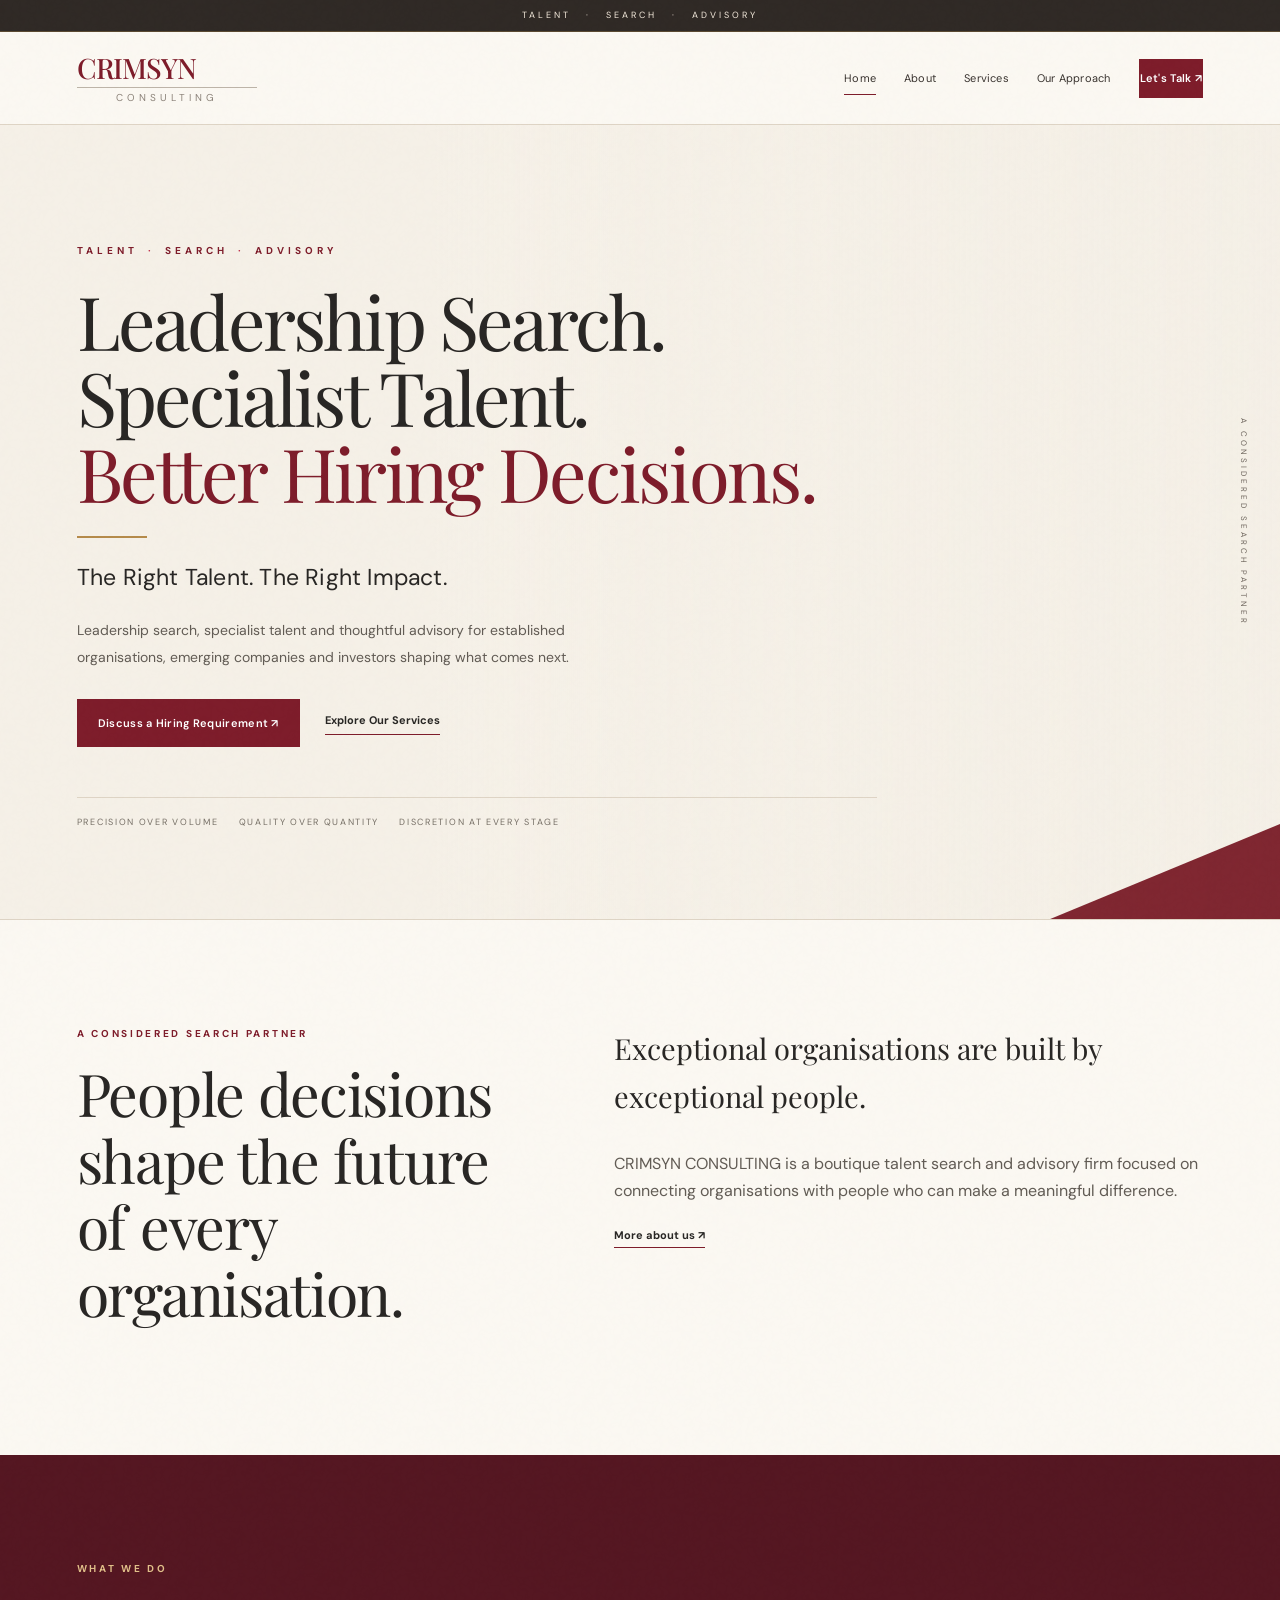
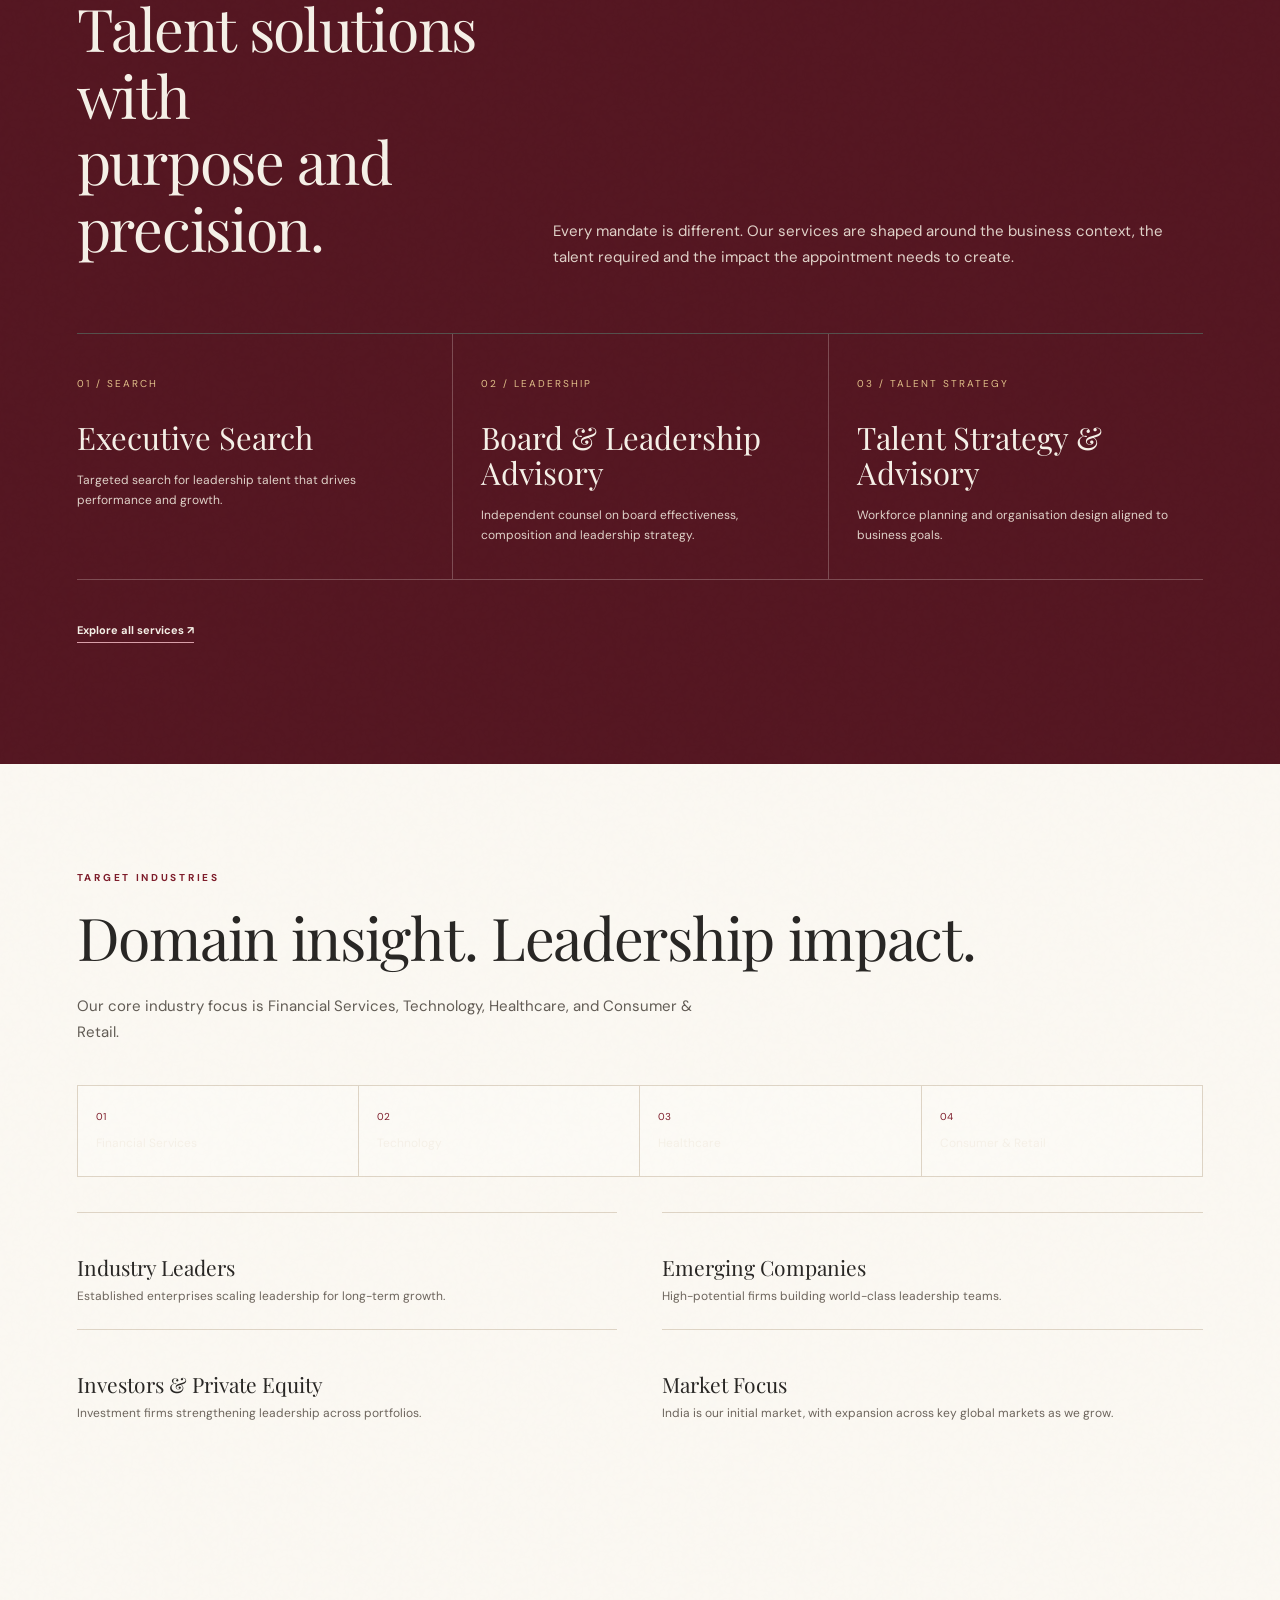
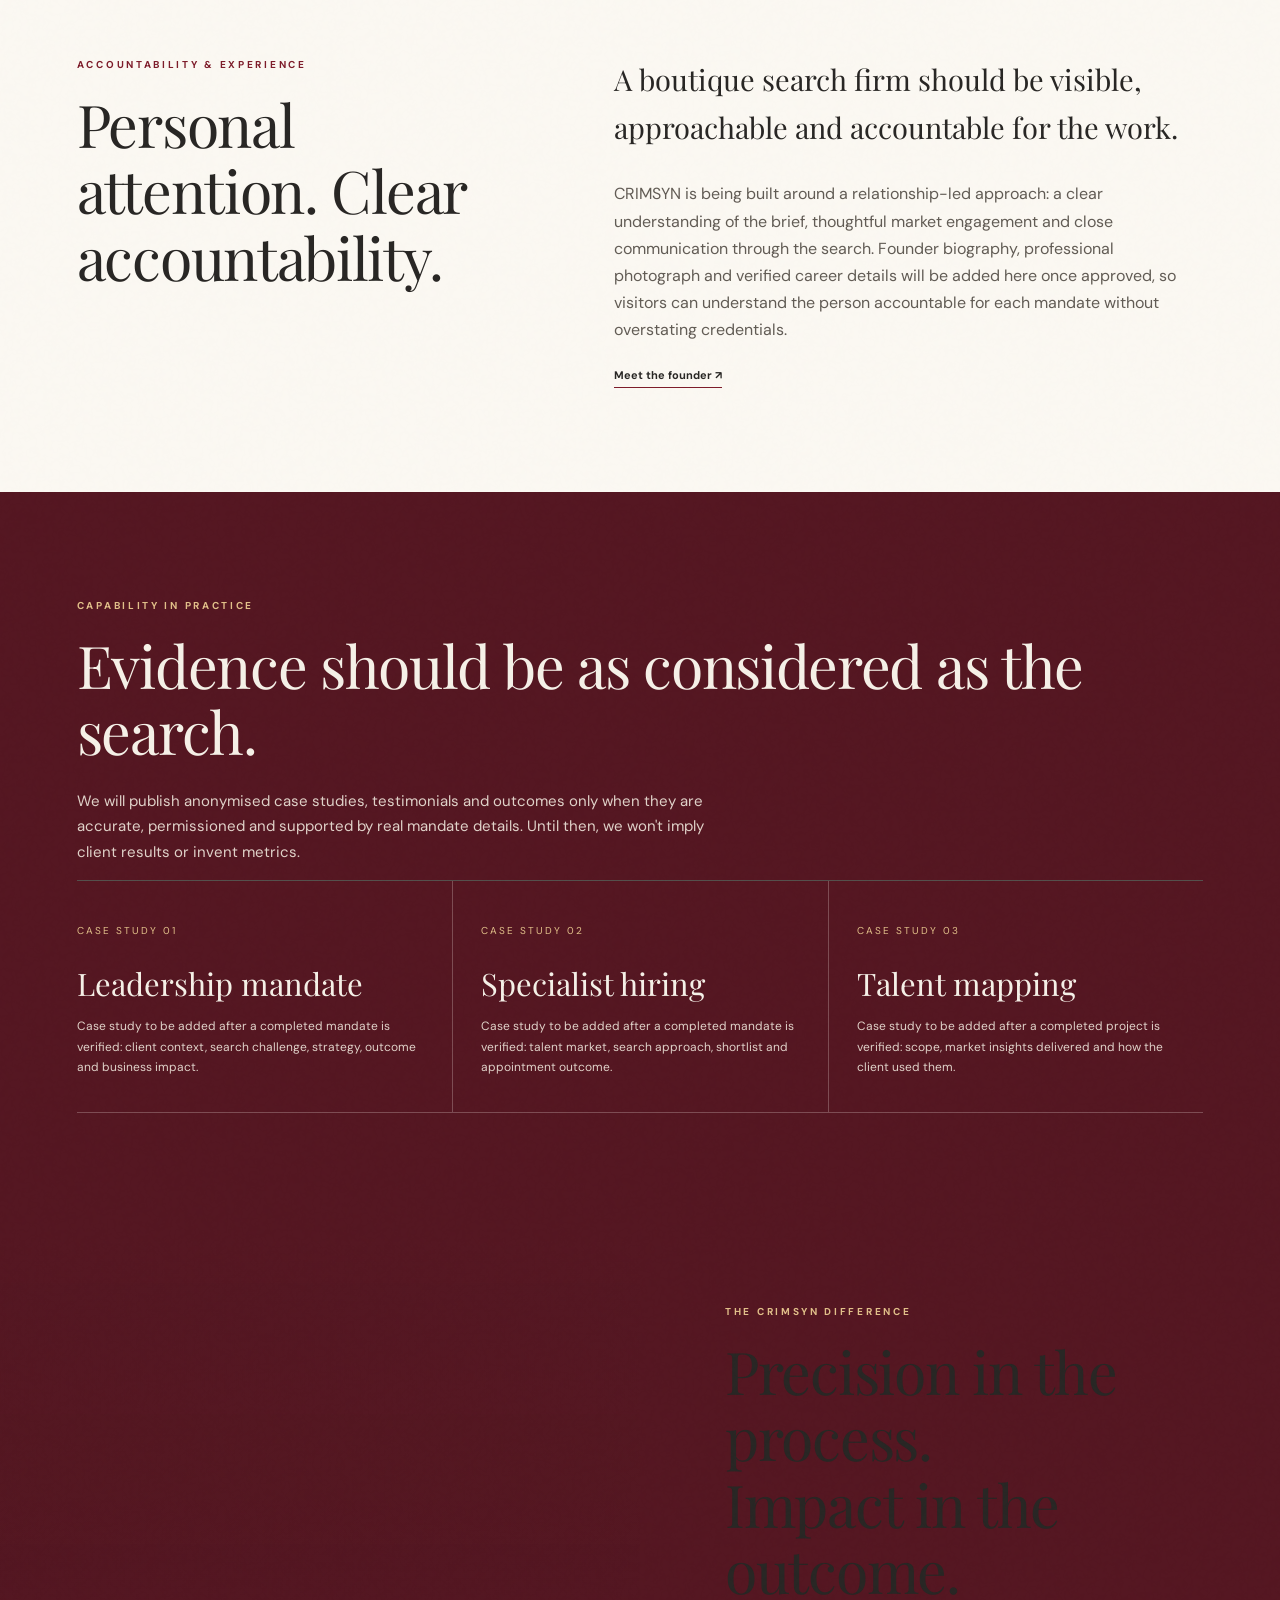
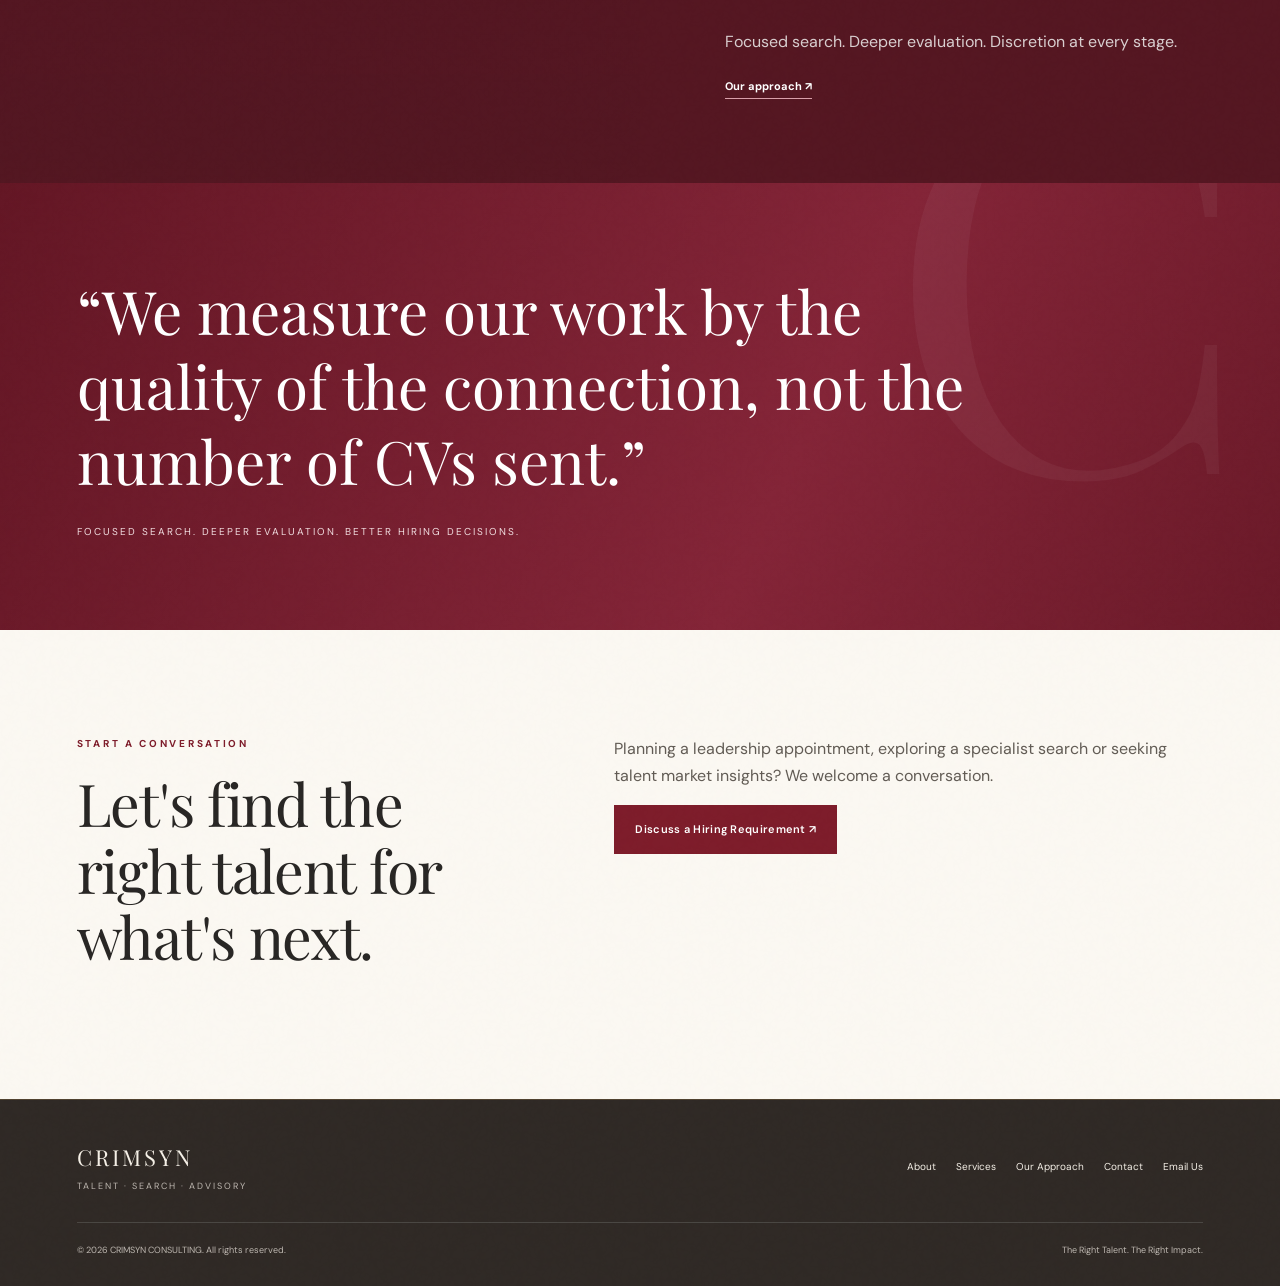
==== commit 33ad4210: "Update CRIMSYN logo and hero watermark" ====
--- a/index.html
+++ b/index.html
@@ -3,7 +3,7 @@
 
 <div class="topbar">Talent &nbsp; · &nbsp; Search &nbsp; · &nbsp; Advisory</div>
 <header><div class="container nav">
-  <a class="brand" href="index.html" aria-label="CRIMSYN CONSULTING home"><img class="brand-logo" src="Crimson%20Gold%20Luxury%20Consulting%20Logo.png" alt="CRIMSYN Consulting logo"></a>
+  <a class="brand brand-wordmark" href="index.html" aria-label="CRIMSYN CONSULTING home"><span class="brand-name">CRIMSYN</span><span class="brand-subtitle">CONSULTING</span></a>
   <nav class="nav-links" aria-label="Main navigation">
     <a href="index.html" data-page="home">Home</a><a href="about.html" data-page="about">About</a><a href="services.html" data-page="services">Services</a><a href="approach.html" data-page="approach">Our Approach</a><a href="contact.html" class="nav-cta" data-page="contact">Let's Talk ↗</a>
   </nav>
--- a/styles.css
+++ b/styles.css
@@ -2,9 +2,9 @@
 :root{--ivory:#f4f0e8;--paper:#fbf9f5;--ink:#292725;--muted:#77716a;--crimson:#812337;--wine:#541724;--gold:#b79a65;--line:#dcd5ca;--white:#fff}
 *{box-sizing:border-box}html{scroll-behavior:smooth;scroll-padding-top:105px}body{margin:0;background:var(--paper);color:var(--ink);font-family:'DM Sans',Arial,sans-serif;line-height:1.7}body:after{content:"";position:fixed;inset:0;pointer-events:none;z-index:50;opacity:.055;background-image:url("data:image/svg+xml,%3Csvg viewBox='0 0 180 180' xmlns='http://www.w3.org/2000/svg'%3E%3Cfilter id='n'%3E%3CfeTurbulence type='fractalNoise' baseFrequency='.9' numOctaves='3' stitchTiles='stitch'/%3E%3C/filter%3E%3Crect width='100%25' height='100%25' filter='url(%23n)' opacity='.2'/%3E%3C/svg%3E")}
 a{color:inherit;text-decoration:none}.container{width:min(1180px,88%);margin:auto}.topbar{background:var(--ink);color:var(--ivory);padding:8px 0;text-align:center;font-size:9px;letter-spacing:3px;text-transform:uppercase}
-header{position:sticky;top:0;z-index:20;background:rgba(251,249,245,.94);border-bottom:1px solid var(--line);backdrop-filter:blur(18px)}.nav{min-height:92px;display:flex;align-items:center;justify-content:space-between;gap:30px}.brand{display:flex;align-items:center;min-width:0}.brand-logo{width:180px;height:76px;object-fit:contain;flex-shrink:0}.nav-links{display:flex;align-items:center;gap:clamp(14px,2.2vw,30px);font-size:11px;letter-spacing:.2px}.nav-links a{position:relative;padding:9px 0}.nav-links a:not(.nav-cta):after{content:"";position:absolute;left:0;bottom:2px;width:0;height:1px;background:var(--crimson);transition:width .3s}.nav-links a:hover:after,.nav-links a.active:after{width:100%}.nav-cta,.button{display:inline-flex;align-items:center;justify-content:center;gap:10px;background:var(--crimson);color:white;padding:14px 20px;font-size:11px;font-weight:600;letter-spacing:.3px;border:1px solid var(--crimson);transition:background .25s,transform .25s}.nav-cta:hover,.button:hover{background:var(--wine);transform:translateY(-2px)}
+header{position:sticky;top:0;z-index:20;background:rgba(251,249,245,.94);border-bottom:1px solid var(--line);backdrop-filter:blur(18px)}.nav{min-height:92px;display:flex;align-items:center;justify-content:space-between;gap:30px}.brand{display:flex;align-items:flex-start;justify-content:center;flex-direction:column;min-width:0;line-height:1}.brand-wordmark{width:180px;flex-shrink:0}.brand-name{font-family:'Playfair Display',Georgia,serif;font-size:clamp(27px,2.2vw,35px);font-weight:500;letter-spacing:-1.2px;color:var(--crimson);line-height:1.05}.brand-subtitle{display:block;margin-top:4px;padding-top:4px;border-top:1px solid #bdb4a8;width:100%;text-align:center;font-size:10px;letter-spacing:4px;color:#8c837a;line-height:1.2}.nav-links{display:flex;align-items:center;gap:clamp(14px,2.2vw,30px);font-size:11px;letter-spacing:.2px}.nav-links a{position:relative;padding:9px 0}.nav-links a:not(.nav-cta):after{content:"";position:absolute;left:0;bottom:2px;width:0;height:1px;background:var(--crimson);transition:width .3s}.nav-links a:hover:after,.nav-links a.active:after{width:100%}.nav-cta,.button{display:inline-flex;align-items:center;justify-content:center;gap:10px;background:var(--crimson);color:white;padding:14px 20px;font-size:11px;font-weight:600;letter-spacing:.3px;border:1px solid var(--crimson);transition:background .25s,transform .25s}.nav-cta:hover,.button:hover{background:var(--wine);transform:translateY(-2px)}
 .eyebrow{font-size:10px;font-weight:700;letter-spacing:2.7px;text-transform:uppercase;color:var(--crimson)}h1,h2,h3,.serif{font-family:'Playfair Display',Georgia,serif;font-weight:400;line-height:1.13}h1{font-size:clamp(48px,7vw,92px);letter-spacing:-2.8px;margin:24px 0}h2{font-size:clamp(34px,4.6vw,59px);letter-spacing:-1.3px;margin:18px 0 24px}h3{font-size:27px}p{margin-top:0}.muted,.section-intro{color:var(--muted)}.section-intro{max-width:650px;font-size:15px}.section{padding:105px 0}.reveal{opacity:0;transform:translateY(22px);transition:opacity .8s ease,transform .8s cubic-bezier(.2,.7,.2,1)}.reveal.visible{opacity:1;transform:none}
-.hero{min-height:650px;position:relative;overflow:hidden;background:var(--ivory);display:flex;align-items:center;border-bottom:1px solid var(--line)}.hero:before{content:"";position:absolute;inset:0 0 0 48%;background:linear-gradient(90deg,var(--ivory) 0%,rgba(244,240,232,.5) 28%,rgba(20,18,17,.08) 100%),url('https://images.unsplash.com/photo-1486406146926-c627a92ad1ab?auto=format&fit=crop&w=1800&q=85') center/cover;filter:saturate(.55);animation:heroZoom 18s ease-in-out infinite alternate}.hero:after{content:"C";position:absolute;right:3%;top:-12%;font:clamp(320px,42vw,650px)/1 'Playfair Display',serif;color:rgba(129,35,55,.07);pointer-events:none}.hero-content{position:relative;z-index:1;max-width:720px;padding:100px 0}.hero-copy{max-width:570px;color:#625d56;font-size:16px}.hero-actions{display:flex;align-items:center;gap:28px;flex-wrap:wrap;margin-top:32px}.text-link{font-size:11px;font-weight:700;border-bottom:1px solid var(--crimson);padding-bottom:5px}.hero-foot{display:flex;gap:26px;flex-wrap:wrap;border-top:1px solid var(--line);margin-top:76px;padding-top:18px;color:var(--muted);font-size:9px;letter-spacing:1.7px;text-transform:uppercase}
+.hero{min-height:650px;position:relative;overflow:hidden;background:var(--ivory);display:flex;align-items:center;border-bottom:1px solid var(--line)}.hero:before{content:"";position:absolute;inset:0 0 0 48%;background:linear-gradient(90deg,var(--ivory) 0%,rgba(244,240,232,.5) 28%,rgba(20,18,17,.08) 100%),url('https://images.unsplash.com/photo-1486406146926-c627a92ad1ab?auto=format&fit=crop&w=1800&q=85') center/cover;filter:saturate(.55);animation:heroZoom 18s ease-in-out infinite alternate}.hero:after{content:"";position:absolute;right:3%;top:7%;width:min(38vw,500px);height:86%;background:url("Crimson%20Gold%20Luxury%20Consulting%20Logo.png") center/contain no-repeat;opacity:.055;mix-blend-mode:multiply;pointer-events:none}.hero-content{position:relative;z-index:1;max-width:720px;padding:100px 0}.hero-copy{max-width:570px;color:#625d56;font-size:16px}.hero-actions{display:flex;align-items:center;gap:28px;flex-wrap:wrap;margin-top:32px}.text-link{font-size:11px;font-weight:700;border-bottom:1px solid var(--crimson);padding-bottom:5px}.hero-foot{display:flex;gap:26px;flex-wrap:wrap;border-top:1px solid var(--line);margin-top:76px;padding-top:18px;color:var(--muted);font-size:9px;letter-spacing:1.7px;text-transform:uppercase}
 .page-hero{position:relative;overflow:hidden;min-height:430px;display:flex;align-items:flex-end;background:var(--ink);color:var(--ivory);padding:90px 0 75px}.page-hero:before{content:"";position:absolute;inset:0;background:linear-gradient(90deg,rgba(28,26,25,.96) 0%,rgba(28,26,25,.78) 45%,rgba(28,26,25,.24) 100%),var(--page-image,linear-gradient(135deg,#433b38,#9c8270));background-size:cover;background-position:center;transform:scale(1.02);animation:heroZoom 18s ease-in-out infinite alternate}.page-hero .container{position:relative;z-index:1}.page-hero h1{font-size:clamp(48px,7vw,82px);max-width:850px}.page-hero p{max-width:620px;color:#d8d1c8;font-size:15px}.page-hero .eyebrow{color:#d9bd8d}
 .split{display:grid;grid-template-columns:.85fr 1.15fr;gap:clamp(40px,8vw,110px);align-items:start}.large-copy{font:clamp(21px,2.3vw,29px)/1.65 'Playfair Display',serif}.values{display:grid;grid-template-columns:repeat(5,1fr);border-top:1px solid var(--line);margin-top:48px}.value{padding:20px 10px 0 0;font-size:11px;font-weight:600}.value span{display:block;color:var(--crimson);font-size:10px;margin-bottom:8px}.image-band{display:grid;grid-template-columns:1fr 1fr;min-height:390px;background:var(--wine);color:var(--ivory)}.image-band-visual{min-height:390px;background:linear-gradient(0deg,rgba(35,15,19,.2),rgba(35,15,19,.05)),url('https://images.unsplash.com/photo-1497366754035-f200968a6e72?auto=format&fit=crop&w=1200&q=85') center/cover;transition:transform .7s}.image-band-copy{padding:clamp(38px,7vw,85px);align-self:center}.image-band-copy .eyebrow{color:#e1c7a0}.image-band-copy p{color:#d9cfd0}
 .dark{background:var(--ink);color:var(--ivory)}.dark .eyebrow{color:#d9a0aa}.dark .section-intro,.dark .muted{color:#c2bdb6}.services-heading{display:flex;justify-content:space-between;gap:45px;align-items:end;margin-bottom:48px}.services-grid{display:grid;grid-template-columns:repeat(3,1fr);border-top:1px solid #55514d}.service-card{padding:34px 28px 22px 0;border-bottom:1px solid #55514d;transition:background .3s}.service-card+.service-card{padding-left:28px;border-left:1px solid #55514d}.service-number{color:#d9a0aa;font-size:10px;letter-spacing:2px}.service-card h3{font-size:31px;margin:24px 0 15px}.service-card p,.service-card ul{color:#c2bdb6;font-size:12px}.service-card li{margin-bottom:7px}.service-card ul{padding-left:17px}
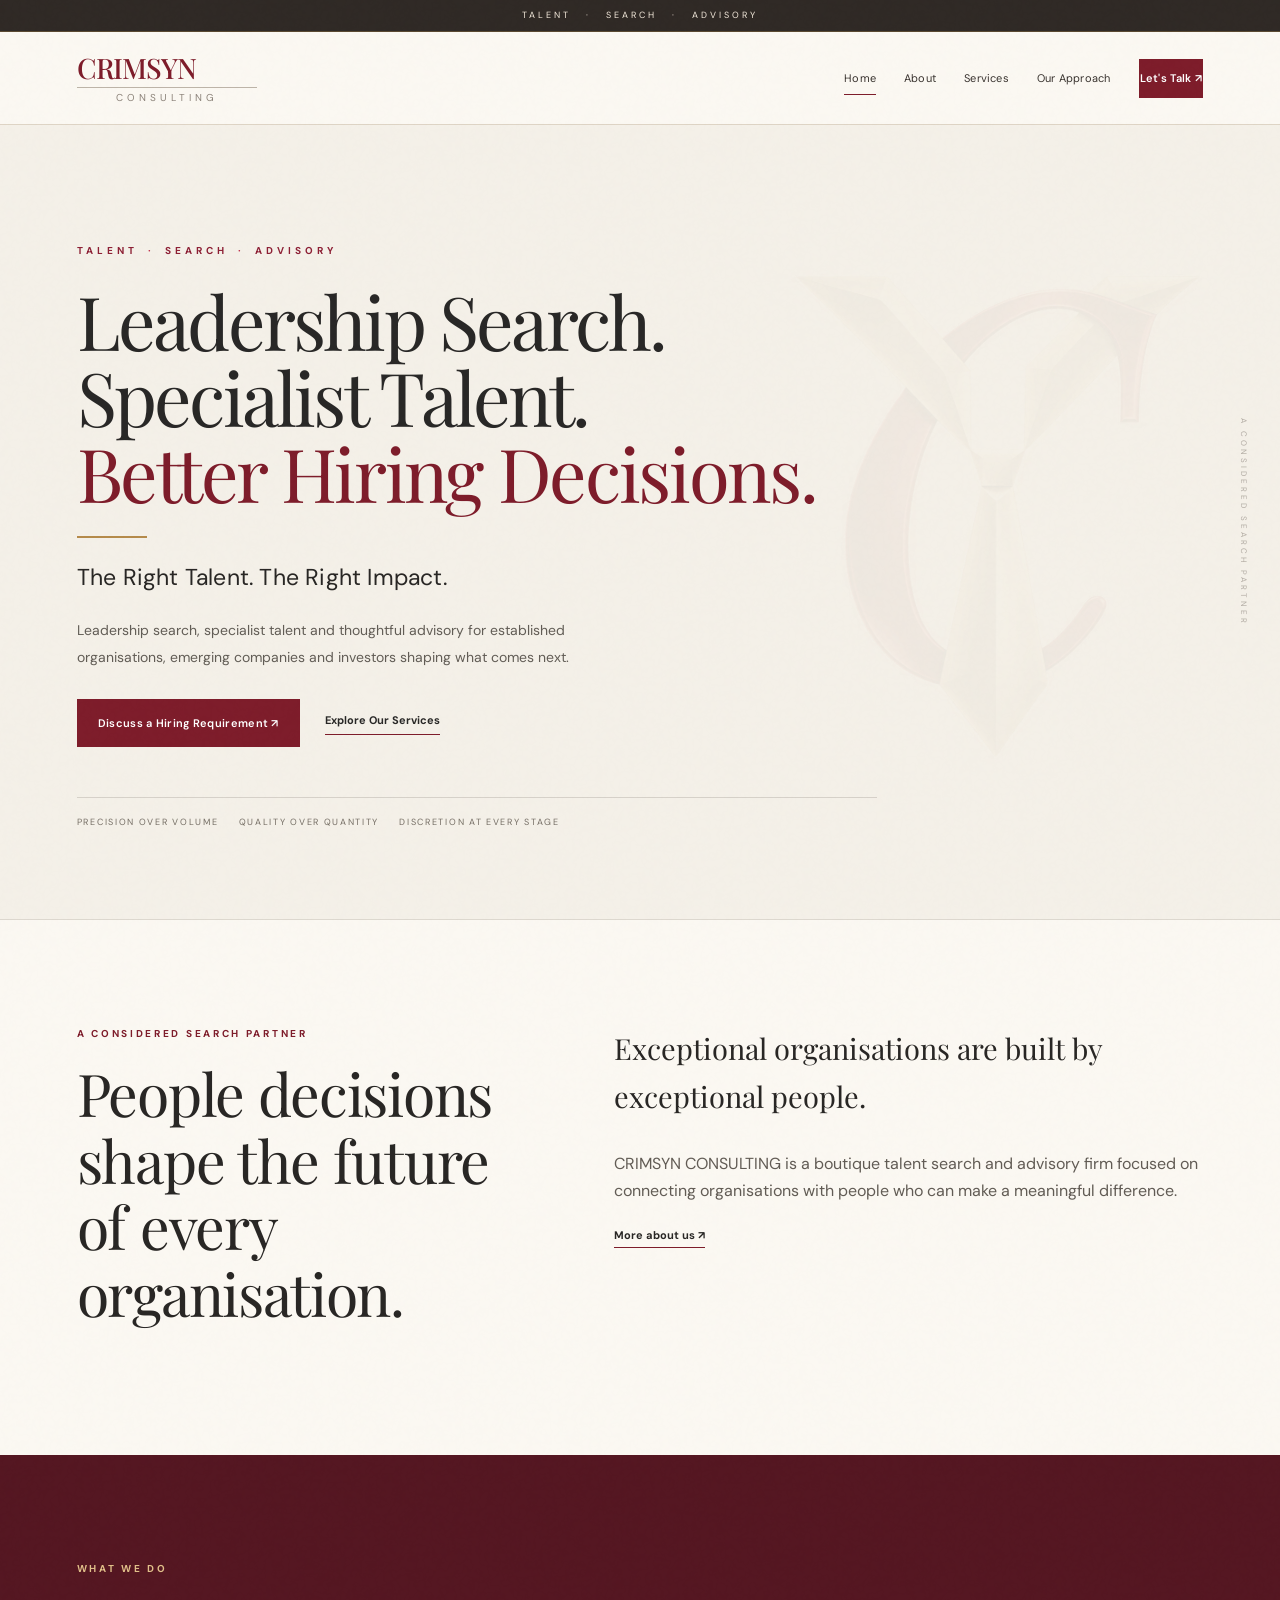
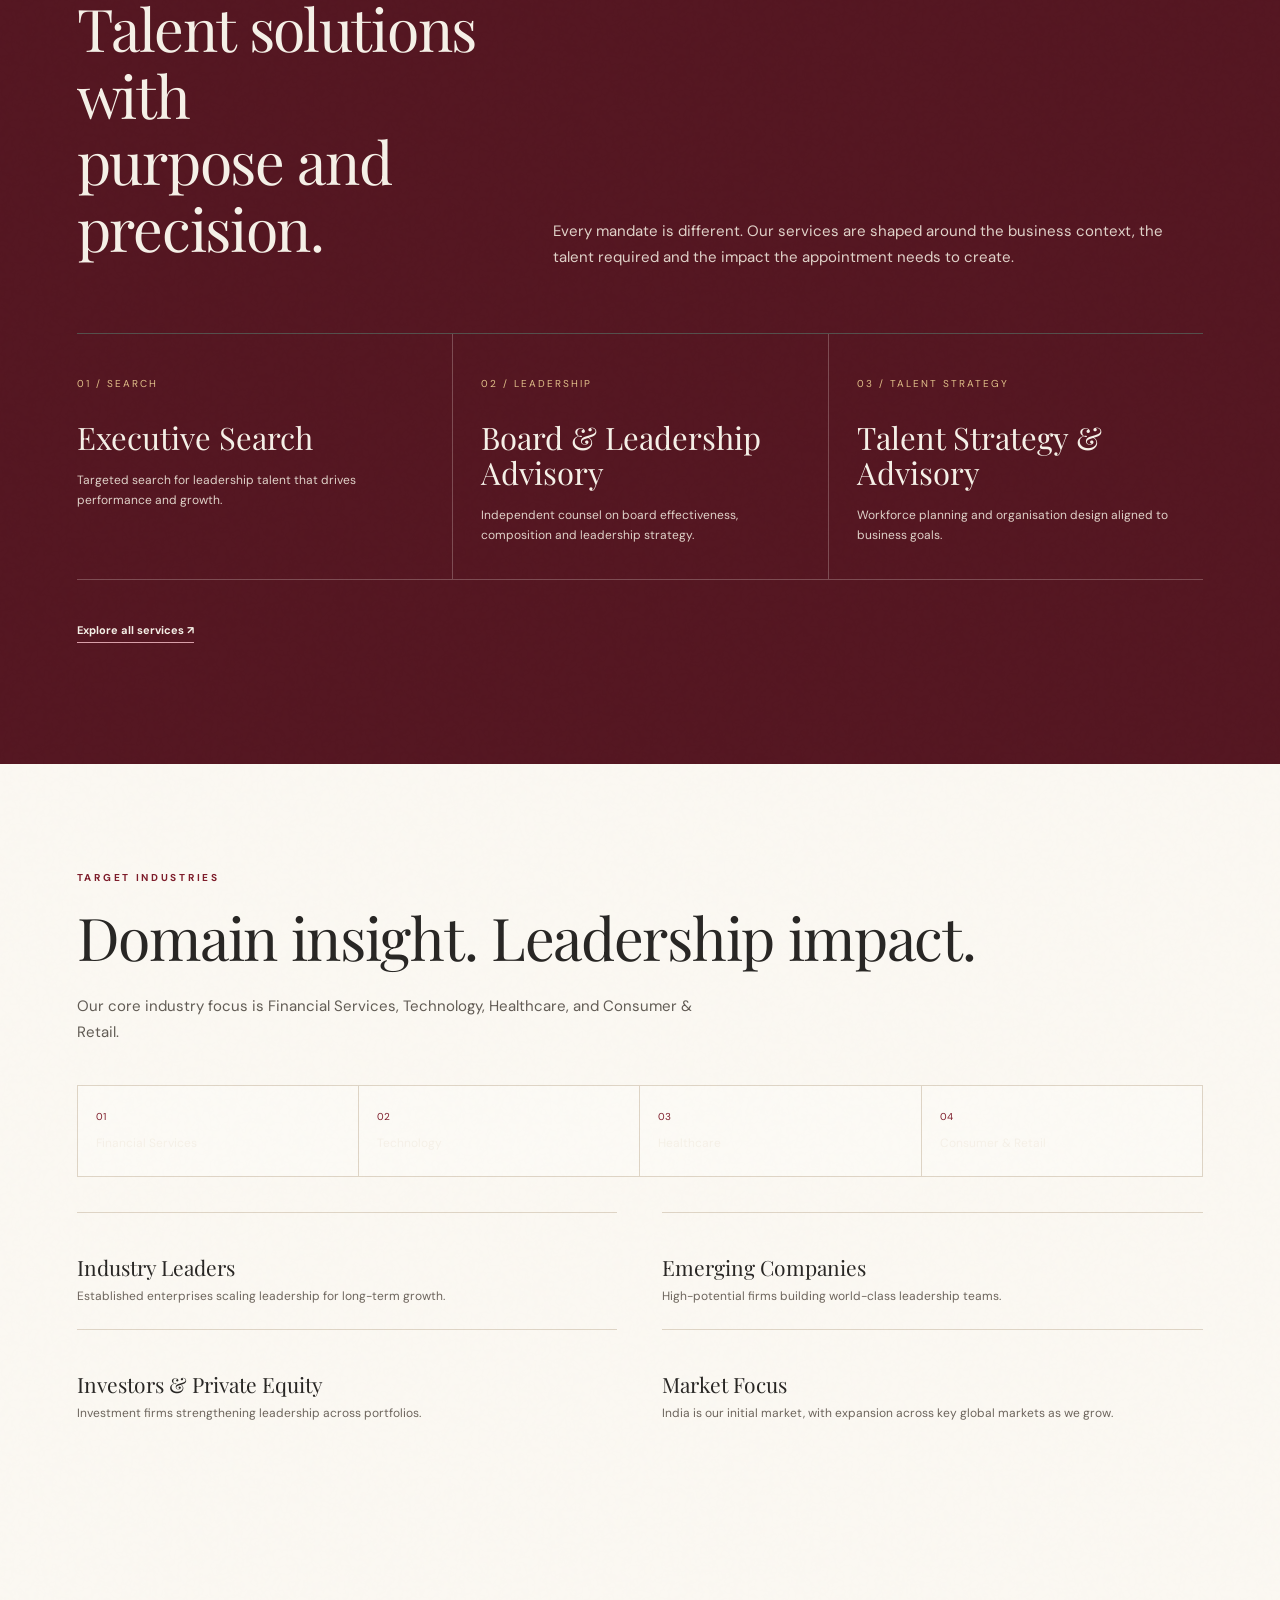
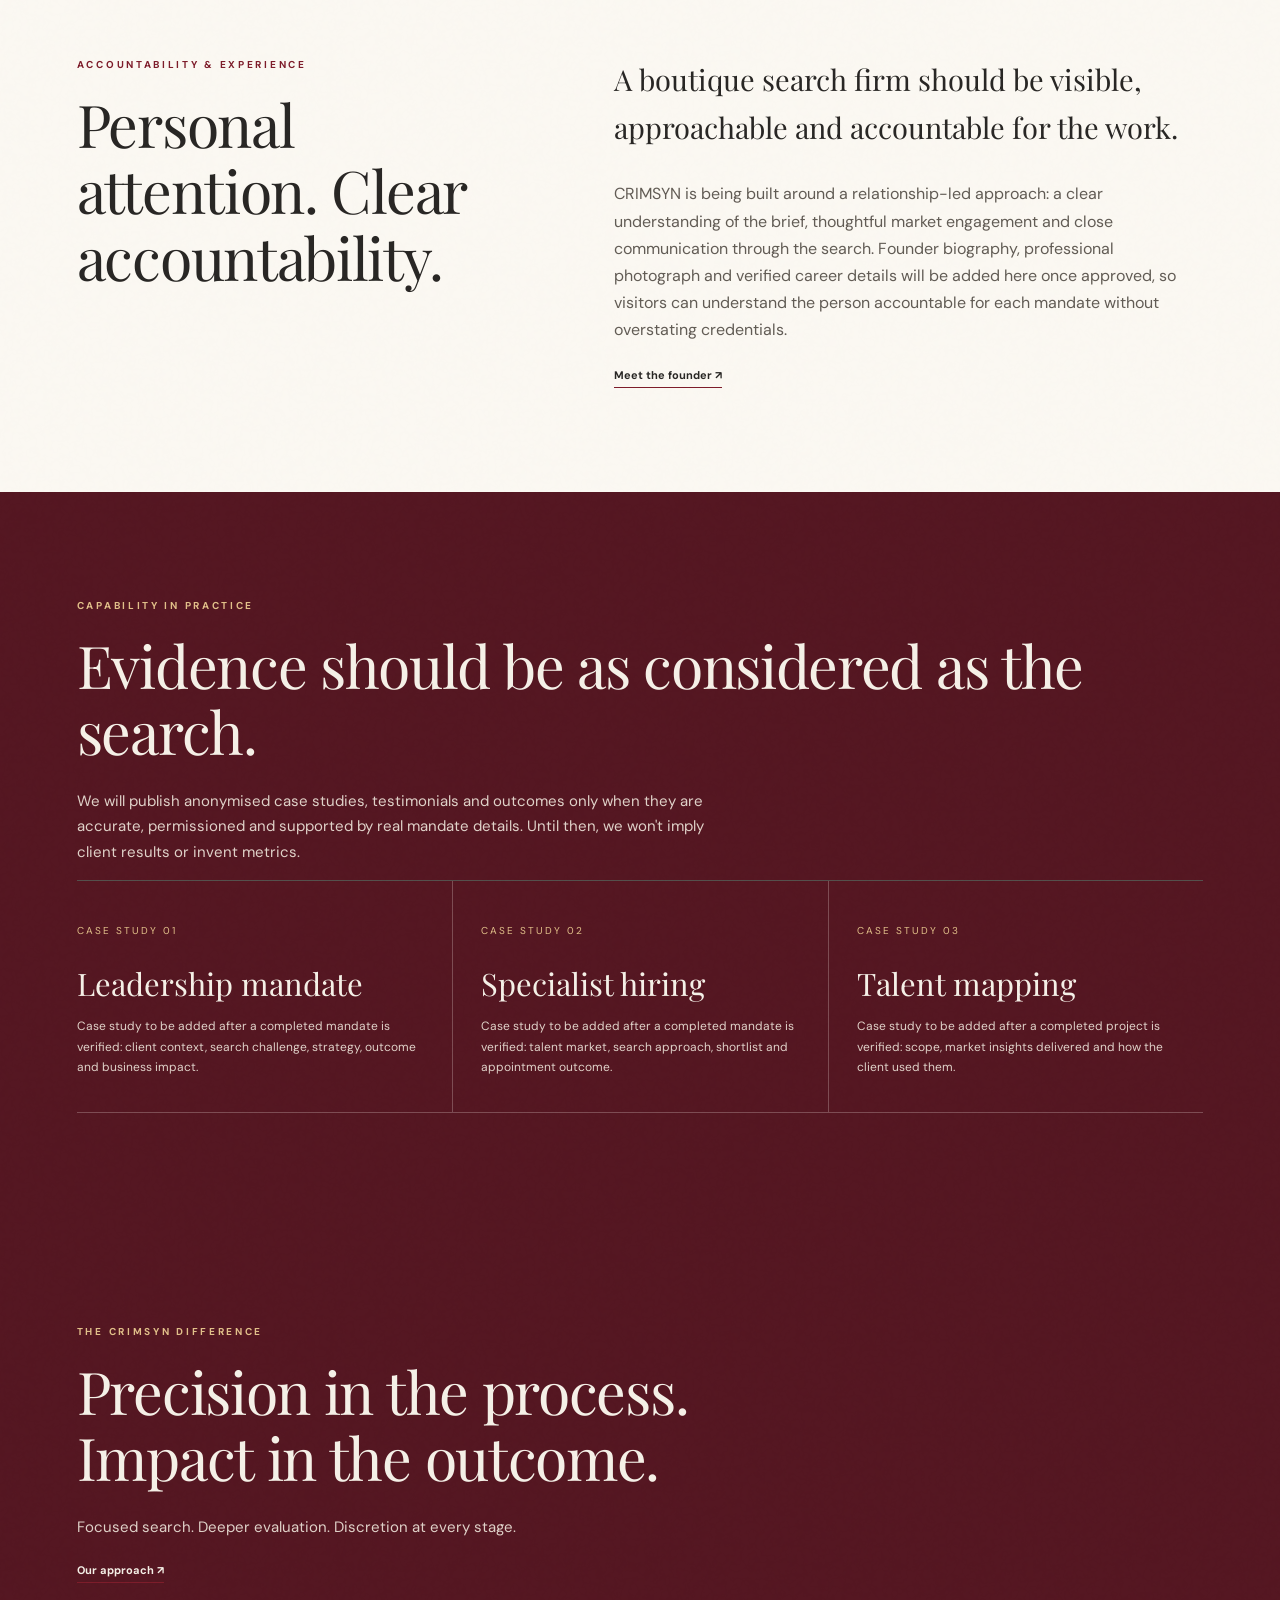
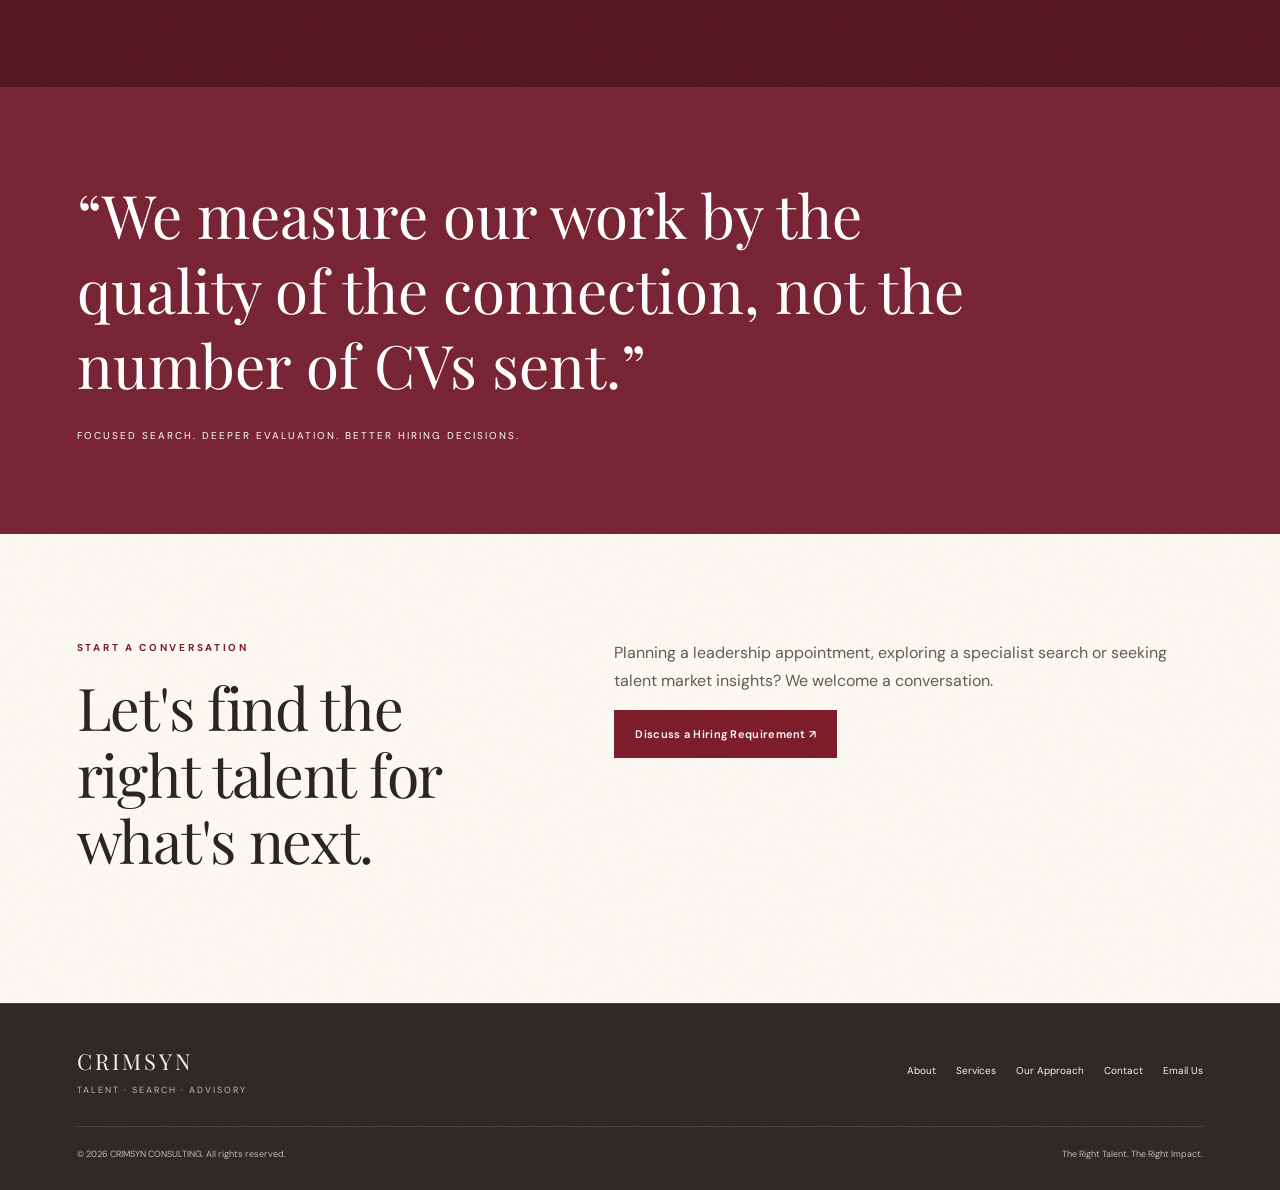
==== commit ef1bfabb: "Update index.html" ====
--- a/index.html
+++ b/index.html
@@ -1,47 +1,487 @@
 <!DOCTYPE html>
-<html lang="en"><head><meta charset="UTF-8"><meta name="viewport" content="width=device-width, initial-scale=1.0"><meta name="theme-color" content="#292725"><meta name="description" content="CRIMSYN CONSULTING is a boutique recruitment and talent advisory firm specialising in leadership search, specialist hiring and strategic talent solutions."><title>Talent, Search & Advisory | CRIMSYN CONSULTING</title><link rel="stylesheet" href="styles.css"></head><body>
-
-<div class="topbar">Talent &nbsp; · &nbsp; Search &nbsp; · &nbsp; Advisory</div>
-<header><div class="container nav">
-  <a class="brand brand-wordmark" href="index.html" aria-label="CRIMSYN CONSULTING home"><span class="brand-name">CRIMSYN</span><span class="brand-subtitle">CONSULTING</span></a>
-  <nav class="nav-links" aria-label="Main navigation">
-    <a href="index.html" data-page="home">Home</a><a href="about.html" data-page="about">About</a><a href="services.html" data-page="services">Services</a><a href="approach.html" data-page="approach">Our Approach</a><a href="contact.html" class="nav-cta" data-page="contact">Let's Talk ↗</a>
-  </nav>
-</div></header>
-
-<main>
-
-<section class="hero hero-cover"><div class="container"><div class="hero-content">
-  <div class="eyebrow">Talent <span class="crimson-dot">·</span> Search <span class="crimson-dot">·</span> Advisory</div>
-  <h1 class="cover-wordmark">Leadership Search.<br>Specialist Talent.<br><span>Better Hiring Decisions.</span></h1>
-  <div class="cover-rule" aria-hidden="true"></div>
-  <p class="cover-tagline">The Right Talent. The Right Impact.</p>
-  <p class="hero-copy">Leadership search, specialist talent and thoughtful advisory for established organisations, emerging companies and investors shaping what comes next.</p>
-  <div class="hero-actions"><a class="button" href="contact.html">Discuss a Hiring Requirement ↗</a><a class="text-link" href="services.html">Explore Our Services</a></div>
-  <div class="hero-foot"><span>Precision over volume</span><span>Quality over quantity</span><span>Discretion at every stage</span></div>
-</div></div><span class="hero-caption">A considered search partner</span></section>
-<section class="section"><div class="container split"><div class="reveal"><div class="eyebrow">A considered search partner</div><h2>People decisions shape the future of every organisation.</h2></div><div class="reveal"><p class="large-copy">Exceptional organisations are built by exceptional people.</p><p class="muted">CRIMSYN CONSULTING is a boutique talent search and advisory firm focused on connecting organisations with people who can make a meaningful difference.</p><a class="text-link" href="about.html">More about us ↗</a></div></div></section>
-<section class="section dark"><div class="container"><div class="services-heading"><div class="reveal"><div class="eyebrow">What we do</div><h2>Talent solutions with<br>purpose and precision.</h2></div><p class="section-intro reveal">Every mandate is different. Our services are shaped around the business context, the talent required and the impact the appointment needs to create.</p></div><div class="services-grid">
-<article class="service-card reveal"><span class="service-number">01 / SEARCH</span><h3>Executive Search</h3><p>Targeted search for leadership talent that drives performance and growth.</p></article>
-<article class="service-card reveal"><span class="service-number">02 / LEADERSHIP</span><h3>Board & Leadership Advisory</h3><p>Independent counsel on board effectiveness, composition and leadership strategy.</p></article>
-<article class="service-card reveal"><span class="service-number">03 / TALENT STRATEGY</span><h3>Talent Strategy & Advisory</h3><p>Workforce planning and organisation design aligned to business goals.</p></article>
-</div><p style="margin-top:35px"><a class="text-link" style="color:var(--ivory);border-color:#d9a0aa" href="services.html">Explore all services ↗</a></p></div></section>
-<section class="section functions"><div class="container"><div class="eyebrow">Target industries</div><h2>Domain insight. Leadership impact.</h2><p class="section-intro">Our core industry focus is Financial Services, Technology, Healthcare, and Consumer & Retail.</p><div class="function-grid"><div class="function-item"><span>01</span>Financial Services</div><div class="function-item"><span>02</span>Technology</div><div class="function-item"><span>03</span>Healthcare</div><div class="function-item"><span>04</span>Consumer & Retail</div></div><div class="engagement-grid"><div class="engagement"><h3>Industry Leaders</h3><p>Established enterprises scaling leadership for long-term growth.</p></div><div class="engagement"><h3>Emerging Companies</h3><p>High-potential firms building world-class leadership teams.</p></div><div class="engagement"><h3>Investors & Private Equity</h3><p>Investment firms strengthening leadership across portfolios.</p></div><div class="engagement"><h3>Market Focus</h3><p>India is our initial market, with expansion across key global markets as we grow.</p></div></div></div></section>
-<section class="section"><div class="container split"><div class="reveal"><div class="eyebrow">Accountability & experience</div><h2>Personal attention. Clear accountability.</h2></div><div class="reveal"><p class="large-copy">A boutique search firm should be visible, approachable and accountable for the work.</p><p class="muted">CRIMSYN is being built around a relationship-led approach: a clear understanding of the brief, thoughtful market engagement and close communication through the search. Founder biography, professional photograph and verified career details will be added here once approved, so visitors can understand the person accountable for each mandate without overstating credentials.</p><a class="text-link" href="about.html#leadership">Meet the founder ↗</a></div></div></section>
-<section class="section dark"><div class="container"><div class="eyebrow">Capability in practice</div><h2>Evidence should be as considered as the search.</h2><p class="section-intro">We will publish anonymised case studies, testimonials and outcomes only when they are accurate, permissioned and supported by real mandate details. Until then, we won't imply client results or invent metrics.</p><div class="services-grid"><article class="service-card"><span class="service-number">CASE STUDY 01</span><h3>Leadership mandate</h3><p>Case study to be added after a completed mandate is verified: client context, search challenge, strategy, outcome and business impact.</p></article><article class="service-card"><span class="service-number">CASE STUDY 02</span><h3>Specialist hiring</h3><p>Case study to be added after a completed mandate is verified: talent market, search approach, shortlist and appointment outcome.</p></article><article class="service-card"><span class="service-number">CASE STUDY 03</span><h3>Talent mapping</h3><p>Case study to be added after a completed project is verified: scope, market insights delivered and how the client used them.</p></article></div></div></section>
-<section class="image-band"><div class="image-band-visual"></div><div class="image-band-copy reveal"><div class="eyebrow">The CRIMSYN difference</div><h2>Precision in the process.<br>Impact in the outcome.</h2><p>Focused search. Deeper evaluation. Discretion at every stage.</p><a class="text-link" style="color:white;border-color:#d9a0aa" href="approach.html">Our approach ↗</a></div></section>
-<section class="statement"><div class="container"><blockquote>“We measure our work by the quality of the connection, not the number of CVs sent.”</blockquote><p>Focused search. Deeper evaluation. Better hiring decisions.</p></div></section>
-<section class="section"><div class="container split"><div><div class="eyebrow">Start a conversation</div><h2>Let's find the right talent for what's next.</h2></div><div><p class="muted">Planning a leadership appointment, exploring a specialist search or seeking talent market insights? We welcome a conversation.</p><a class="button" href="contact.html">Discuss a Hiring Requirement ↗</a></div></div></section>
-
-</main>
-
-<footer><div class="container"><div class="footer-top">
-  <a href="index.html" class="footer-brand">CRIMSYN<small>TALENT · SEARCH · ADVISORY</small></a>
-  <nav class="footer-nav" aria-label="Footer navigation"><a href="about.html">About</a><a href="services.html">Services</a><a href="approach.html">Our Approach</a><a href="contact.html">Contact</a><a href="mailto:info@crimsynconsulting.com">Email Us</a></nav>
-</div><div class="footer-bottom"><span>© 2026 CRIMSYN CONSULTING. All rights reserved.</span><span>The Right Talent. The Right Impact.</span></div></div></footer>
-<script src="script.js"></script>
-<script>
-document.querySelectorAll('.nav-links a[data-page]').forEach(a=>{if(a.dataset.page==='home')a.classList.add('active')});
-</script>
-
-</body></html>
+<html lang="en">
+<head>
+  <meta charset="UTF-8">
+  <meta name="viewport" content="width=device-width, initial-scale=1.0">
+  <meta name="theme-color" content="#292725">
+  <meta name="description" content="CRIMSYN CONSULTING is a boutique recruitment and talent advisory firm specialising in leadership search, specialist hiring and strategic talent solutions.">
+
+  <title>Talent, Search &amp; Advisory | CRIMSYN CONSULTING</title>
+
+  <link rel="stylesheet" href="styles.css">
+</head>
+
+<body>
+
+  <div class="topbar">
+    Talent &nbsp; · &nbsp; Search &nbsp; · &nbsp; Advisory
+  </div>
+
+  <header>
+    <div class="container nav">
+
+      <a class="brand brand-wordmark"
+         href="index.html"
+         aria-label="CRIMSYN CONSULTING home">
+        <span class="brand-name">CRIMSYN</span>
+        <span class="brand-subtitle">CONSULTING</span>
+      </a>
+
+      <nav class="nav-links" aria-label="Main navigation">
+        <a href="index.html" data-page="home">Home</a>
+        <a href="about.html" data-page="about">About</a>
+        <a href="services.html" data-page="services">Services</a>
+        <a href="approach.html" data-page="approach">Our Approach</a>
+        <a href="contact.html" class="nav-cta" data-page="contact">Let's Talk ↗</a>
+      </nav>
+
+    </div>
+  </header>
+
+  <main>
+
+    <!-- HERO SECTION -->
+
+    <section class="hero hero-cover">
+      <div class="container">
+        <div class="hero-content">
+
+          <div class="eyebrow">
+            Talent <span class="crimson-dot">·</span>
+            Search <span class="crimson-dot">·</span>
+            Advisory
+          </div>
+
+          <h1 class="cover-wordmark">
+            Leadership Search.<br>
+            Specialist Talent.<br>
+            <span>Better Hiring Decisions.</span>
+          </h1>
+
+          <div class="cover-rule" aria-hidden="true"></div>
+
+          <p class="cover-tagline">
+            The Right Talent. The Right Impact.
+          </p>
+
+          <p class="hero-copy">
+            Leadership search, specialist talent and thoughtful advisory
+            for established organisations, emerging companies and investors
+            shaping what comes next.
+          </p>
+
+          <div class="hero-actions">
+            <a class="button" href="contact.html">
+              Discuss a Hiring Requirement ↗
+            </a>
+
+            <a class="text-link" href="services.html">
+              Explore Our Services
+            </a>
+          </div>
+
+          <div class="hero-foot">
+            <span>Precision over volume</span>
+            <span>Quality over quantity</span>
+            <span>Discretion at every stage</span>
+          </div>
+
+        </div>
+      </div>
+
+      <span class="hero-caption">A considered search partner</span>
+    </section>
+
+
+    <!-- INTRODUCTION -->
+
+    <section class="section">
+      <div class="container split">
+
+        <div class="reveal">
+          <div class="eyebrow">A considered search partner</div>
+
+          <h2>
+            People decisions shape the future of every organisation.
+          </h2>
+        </div>
+
+        <div class="reveal">
+          <p class="large-copy">
+            Exceptional organisations are built by exceptional people.
+          </p>
+
+          <p class="muted">
+            CRIMSYN CONSULTING is a boutique talent search and advisory
+            firm focused on connecting organisations with people who can
+            make a meaningful difference.
+          </p>
+
+          <a class="text-link" href="about.html">
+            More about us ↗
+          </a>
+        </div>
+
+      </div>
+    </section>
+
+
+    <!-- SERVICES -->
+
+    <section class="section dark">
+      <div class="container">
+
+        <div class="services-heading">
+
+          <div class="reveal">
+            <div class="eyebrow">What we do</div>
+
+            <h2>
+              Talent solutions with<br>
+              purpose and precision.
+            </h2>
+          </div>
+
+          <p class="section-intro reveal">
+            Every mandate is different. Our services are shaped around
+            the business context, the talent required and the impact
+            the appointment needs to create.
+          </p>
+
+        </div>
+
+        <div class="services-grid">
+
+          <article class="service-card reveal">
+            <span class="service-number">01 / SEARCH</span>
+            <h3>Executive Search</h3>
+            <p>
+              Targeted search for leadership talent that drives
+              performance and growth.
+            </p>
+          </article>
+
+          <article class="service-card reveal">
+            <span class="service-number">02 / LEADERSHIP</span>
+            <h3>Board &amp; Leadership Advisory</h3>
+            <p>
+              Independent counsel on board effectiveness,
+              composition and leadership strategy.
+            </p>
+          </article>
+
+          <article class="service-card reveal">
+            <span class="service-number">03 / TALENT STRATEGY</span>
+            <h3>Talent Strategy &amp; Advisory</h3>
+            <p>
+              Workforce planning and organisation design
+              aligned to business goals.
+            </p>
+          </article>
+
+        </div>
+
+        <p style="margin-top:35px">
+          <a class="text-link"
+             style="color:var(--ivory);border-color:#d9a0aa"
+             href="services.html">
+            Explore all services ↗
+          </a>
+        </p>
+
+      </div>
+    </section>
+
+
+    <!-- INDUSTRIES -->
+
+    <section class="section functions">
+      <div class="container">
+
+        <div class="eyebrow">Target industries</div>
+
+        <h2>Domain insight. Leadership impact.</h2>
+
+        <p class="section-intro">
+          Our core industry focus is Financial Services, Technology,
+          Healthcare, and Consumer &amp; Retail.
+        </p>
+
+        <div class="function-grid">
+
+          <div class="function-item">
+            <span>01</span>
+            Financial Services
+          </div>
+
+          <div class="function-item">
+            <span>02</span>
+            Technology
+          </div>
+
+          <div class="function-item">
+            <span>03</span>
+            Healthcare
+          </div>
+
+          <div class="function-item">
+            <span>04</span>
+            Consumer &amp; Retail
+          </div>
+
+        </div>
+
+        <div class="engagement-grid">
+
+          <div class="engagement">
+            <h3>Industry Leaders</h3>
+            <p>
+              Established enterprises scaling leadership
+              for long-term growth.
+            </p>
+          </div>
+
+          <div class="engagement">
+            <h3>Emerging Companies</h3>
+            <p>
+              High-potential firms building world-class
+              leadership teams.
+            </p>
+          </div>
+
+          <div class="engagement">
+            <h3>Investors &amp; Private Equity</h3>
+            <p>
+              Investment firms strengthening leadership
+              across portfolios.
+            </p>
+          </div>
+
+          <div class="engagement">
+            <h3>Market Focus</h3>
+            <p>
+              India is our initial market, with expansion across
+              key global markets as we grow.
+            </p>
+          </div>
+
+        </div>
+
+      </div>
+    </section>
+
+
+    <!-- ACCOUNTABILITY AND EXPERIENCE -->
+
+    <section class="section">
+      <div class="container split">
+
+        <div class="reveal">
+          <div class="eyebrow">Accountability &amp; experience</div>
+
+          <h2>
+            Personal attention. Clear accountability.
+          </h2>
+        </div>
+
+        <div class="reveal">
+          <p class="large-copy">
+            A boutique search firm should be visible, approachable
+            and accountable for the work.
+          </p>
+
+          <p class="muted">
+            CRIMSYN is being built around a relationship-led approach:
+            a clear understanding of the brief, thoughtful market
+            engagement and close communication through the search.
+            Founder biography, professional photograph and verified
+            career details will be added here once approved, so visitors
+            can understand the person accountable for each mandate
+            without overstating credentials.
+          </p>
+
+          <a class="text-link" href="about.html#leadership">
+            Meet the founder ↗
+          </a>
+        </div>
+
+      </div>
+    </section>
+
+
+    <!-- CAPABILITY AND CASE STUDIES -->
+
+    <section class="section dark">
+      <div class="container">
+
+        <div class="eyebrow">Capability in practice</div>
+
+        <h2>
+          Evidence should be as considered as the search.
+        </h2>
+
+        <p class="section-intro">
+          We will publish anonymised case studies, testimonials and
+          outcomes only when they are accurate, permissioned and
+          supported by real mandate details. Until then, we won't
+          imply client results or invent metrics.
+        </p>
+
+        <div class="services-grid">
+
+          <article class="service-card">
+            <span class="service-number">CASE STUDY 01</span>
+            <h3>Leadership mandate</h3>
+            <p>
+              Case study to be added after a completed mandate is
+              verified: client context, search challenge, strategy,
+              outcome and business impact.
+            </p>
+          </article>
+
+          <article class="service-card">
+            <span class="service-number">CASE STUDY 02</span>
+            <h3>Specialist hiring</h3>
+            <p>
+              Case study to be added after a completed mandate is
+              verified: talent market, search approach, shortlist
+              and appointment outcome.
+            </p>
+          </article>
+
+          <article class="service-card">
+            <span class="service-number">CASE STUDY 03</span>
+            <h3>Talent mapping</h3>
+            <p>
+              Case study to be added after a completed project is
+              verified: scope, market insights delivered and how
+              the client used them.
+            </p>
+          </article>
+
+        </div>
+
+      </div>
+    </section>
+
+
+    <!-- TEXT-ONLY BRAND STATEMENT: NO INTERIOR IMAGE -->
+
+    <section class="section dark">
+      <div class="container">
+
+        <div class="eyebrow">The CRIMSYN difference</div>
+
+        <h2>
+          Precision in the process.<br>
+          Impact in the outcome.
+        </h2>
+
+        <p class="section-intro">
+          Focused search. Deeper evaluation. Discretion at every stage.
+        </p>
+
+        <a class="text-link"
+           href="approach.html">
+          Our approach ↗
+        </a>
+
+      </div>
+    </section>
+
+
+    <!-- BRAND QUOTATION -->
+
+    <section class="statement"
+             style="background-color:#782536;color:#ffffff;">
+
+      <div class="container">
+
+        <blockquote style="color:#ffffff;">
+          “We measure our work by the quality of the connection,
+          not the number of CVs sent.”
+        </blockquote>
+
+        <p style="color:#ffffff;">
+          Focused search. Deeper evaluation. Better hiring decisions.
+        </p>
+
+      </div>
+
+    </section>
+
+
+    <!-- CONTACT CTA -->
+
+    <section class="section">
+      <div class="container split">
+
+        <div>
+          <div class="eyebrow">Start a conversation</div>
+
+          <h2>
+            Let's find the right talent for what's next.
+          </h2>
+        </div>
+
+        <div>
+          <p class="muted">
+            Planning a leadership appointment, exploring a specialist
+            search or seeking talent market insights? We welcome
+            a conversation.
+          </p>
+
+          <a class="button" href="contact.html">
+            Discuss a Hiring Requirement ↗
+          </a>
+        </div>
+
+      </div>
+    </section>
+
+  </main>
+
+
+  <!-- FOOTER -->
+
+  <footer>
+    <div class="container">
+
+      <div class="footer-top">
+
+        <a href="index.html" class="footer-brand">
+          CRIMSYN
+          <small>TALENT · SEARCH · ADVISORY</small>
+        </a>
+
+        <nav class="footer-nav" aria-label="Footer navigation">
+          <a href="about.html">About</a>
+          <a href="services.html">Services</a>
+          <a href="approach.html">Our Approach</a>
+          <a href="contact.html">Contact</a>
+          <a href="mailto:info@crimsynconsulting.com">Email Us</a>
+        </nav>
+
+      </div>
+
+      <div class="footer-bottom">
+        <span>© 2026 CRIMSYN CONSULTING. All rights reserved.</span>
+        <span>The Right Talent. The Right Impact.</span>
+      </div>
+
+    </div>
+  </footer>
+
+
+  <script src="script.js"></script>
+
+  <script>
+    document.querySelectorAll('.nav-links a[data-page]').forEach(a => {
+      if (a.dataset.page === 'home') {
+        a.classList.add('active');
+      }
+    });
+  </script>
+
+</body>
+</html>
--- a/styles.css
+++ b/styles.css
@@ -1,6 +1,6 @@
 @import url('https://fonts.googleapis.com/css2?family=DM+Sans:wght@400;500;600;700&family=Playfair+Display:wght@400;500;600;700&display=swap');
 :root{--ivory:#f4f0e8;--paper:#fbf9f5;--ink:#292725;--muted:#77716a;--crimson:#812337;--wine:#541724;--gold:#b79a65;--line:#dcd5ca;--white:#fff}
-*{box-sizing:border-box}html{scroll-behavior:smooth;scroll-padding-top:105px}body{margin:0;background:var(--paper);color:var(--ink);font-family:'DM Sans',Arial,sans-serif;line-height:1.7}body:after{content:"";position:fixed;inset:0;pointer-events:none;z-index:50;opacity:.055;background-image:url("data:image/svg+xml,%3Csvg viewBox='0 0 180 180' xmlns='http://www.w3.org/2000/svg'%3E%3Cfilter id='n'%3E%3CfeTurbulence type='fractalNoise' baseFrequency='.9' numOctaves='3' stitchTiles='stitch'/%3E%3C/filter%3E%3Crect width='100%25' height='100%25' filter='url(%23n)' opacity='.2'/%3E%3C/svg%3E")}
+*{box-sizing:border-box}html{scroll-behavior:smooth;scroll-padding-top:105px}body{margin:0;background:var(--paper);color:var(--ink);font-family:'DM Sans',Arial,sans-serif;line-height:1.7}body:after{content:"";position:fixed;inset:0;pointer-events:none;z-index:50;opacity:.035;background-image:url("data:image/svg+xml,%3Csvg viewBox='0 0 180 180' xmlns='http://www.w3.org/2000/svg'%3E%3Cfilter id='n'%3E%3CfeTurbulence type='fractalNoise' baseFrequency='.9' numOctaves='3' stitchTiles='stitch'/%3E%3C/filter%3E%3Crect width='100%25' height='100%25' filter='url(%23n)' opacity='.2'/%3E%3C/svg%3E")}
 a{color:inherit;text-decoration:none}.container{width:min(1180px,88%);margin:auto}.topbar{background:var(--ink);color:var(--ivory);padding:8px 0;text-align:center;font-size:9px;letter-spacing:3px;text-transform:uppercase}
 header{position:sticky;top:0;z-index:20;background:rgba(251,249,245,.94);border-bottom:1px solid var(--line);backdrop-filter:blur(18px)}.nav{min-height:92px;display:flex;align-items:center;justify-content:space-between;gap:30px}.brand{display:flex;align-items:flex-start;justify-content:center;flex-direction:column;min-width:0;line-height:1}.brand-wordmark{width:180px;flex-shrink:0}.brand-name{font-family:'Playfair Display',Georgia,serif;font-size:clamp(27px,2.2vw,35px);font-weight:500;letter-spacing:-1.2px;color:var(--crimson);line-height:1.05}.brand-subtitle{display:block;margin-top:4px;padding-top:4px;border-top:1px solid #bdb4a8;width:100%;text-align:center;font-size:10px;letter-spacing:4px;color:#8c837a;line-height:1.2}.nav-links{display:flex;align-items:center;gap:clamp(14px,2.2vw,30px);font-size:11px;letter-spacing:.2px}.nav-links a{position:relative;padding:9px 0}.nav-links a:not(.nav-cta):after{content:"";position:absolute;left:0;bottom:2px;width:0;height:1px;background:var(--crimson);transition:width .3s}.nav-links a:hover:after,.nav-links a.active:after{width:100%}.nav-cta,.button{display:inline-flex;align-items:center;justify-content:center;gap:10px;background:var(--crimson);color:white;padding:14px 20px;font-size:11px;font-weight:600;letter-spacing:.3px;border:1px solid var(--crimson);transition:background .25s,transform .25s}.nav-cta:hover,.button:hover{background:var(--wine);transform:translateY(-2px)}
 .eyebrow{font-size:10px;font-weight:700;letter-spacing:2.7px;text-transform:uppercase;color:var(--crimson)}h1,h2,h3,.serif{font-family:'Playfair Display',Georgia,serif;font-weight:400;line-height:1.13}h1{font-size:clamp(48px,7vw,92px);letter-spacing:-2.8px;margin:24px 0}h2{font-size:clamp(34px,4.6vw,59px);letter-spacing:-1.3px;margin:18px 0 24px}h3{font-size:27px}p{margin-top:0}.muted,.section-intro{color:var(--muted)}.section-intro{max-width:650px;font-size:15px}.section{padding:105px 0}.reveal{opacity:0;transform:translateY(22px);transition:opacity .8s ease,transform .8s cubic-bezier(.2,.7,.2,1)}.reveal.visible{opacity:1;transform:none}
@@ -170,3 +170,86 @@
 .page-hero:after{background:var(--crimson);opacity:.86}
 @media(max-width:850px){.hero{min-height:630px}.hero:before{inset:0;background:linear-gradient(180deg,rgba(245,240,231,.95),rgba(245,240,231,.72)),url('https://images.unsplash.com/photo-1600607687939-ce8a6c25118c?auto=format&fit=crop&w=1200&q=85') center/cover}.brand-logo{width:160px;height:68px}.hero.hero-cover{min-height:760px;min-height:max(720px,calc(100svh - 145px))}.hero.hero-cover:before{inset:0;background-size:cover;background-position:center;background-image:linear-gradient(180deg,rgba(245,240,231,.98) 0%,rgba(245,240,231,.92) 42%,rgba(245,240,231,.38) 76%,rgba(245,240,231,.1) 100%),url('https://images.unsplash.com/photo-1600607687939-ce8a6c25118c?auto=format&fit=crop&w=1200&q=85')}.hero.hero-cover:after{width:22%;height:8%}.hero.hero-cover .hero-content{padding:62px 0 44px}.hero.hero-cover .cover-wordmark{font-size:clamp(42px,8.8vw,68px);letter-spacing:-2px}.hero.hero-cover .cover-wordmark span{letter-spacing:-1.7px}.hero.hero-cover .hero-foot{margin-top:35px}.hero-caption{right:12px;top:auto;bottom:26%;font-size:7px}.page-hero{min-height:400px;padding:75px 0 60px}}
 @media(max-width:480px){.hero.hero-cover{min-height:760px}.hero.hero-cover:before{inset:0;background-size:cover;background-position:center;background-image:linear-gradient(180deg,rgba(245,240,231,.99) 0%,rgba(245,240,231,.94) 48%,rgba(245,240,231,.48) 76%,rgba(245,240,231,.18) 100%),url('https://images.unsplash.com/photo-1600607687939-ce8a6c25118c?auto=format&fit=crop&w=1200&q=85')}.hero.hero-cover .cover-wordmark{font-size:clamp(39px,10vw,54px);letter-spacing:-1.7px}.hero.hero-cover .cover-wordmark span{letter-spacing:-1.4px}.hero.hero-cover .hero-copy{font-size:13px;max-width:96%}.hero.hero-cover .hero-foot{font-size:8px;gap:9px}.hero.hero-cover .hero-actions{align-items:flex-start;flex-direction:column;gap:17px}.hero-caption{display:none}}
+
+/* Approved homepage correction: remove the interior photograph and use the original emblem as a restrained watermark. */
+.hero.hero-cover{background:#f4f0e8!important;color:#292827!important;border-bottom:1px solid rgba(80,70,60,.14)!important}
+.hero.hero-cover:before{content:"";position:absolute;z-index:0;inset:0;background:linear-gradient(90deg,#f4f0e8 0%,rgba(244,240,232,.97) 43%,rgba(244,240,232,.84) 100%)!important;filter:none!important;animation:none!important;transform:none!important}
+.hero.hero-cover:after{content:"";position:absolute;z-index:0;right:3%;top:7%;bottom:auto;width:min(38vw,500px);height:86%;background:url("Crimson%20Gold%20Luxury%20Consulting%20Logo.png") center/contain no-repeat!important;opacity:.065!important;mix-blend-mode:multiply;clip-path:none!important;pointer-events:none}
+.hero.hero-cover .hero-content{z-index:1}
+.hero.hero-cover .hero-caption{color:rgba(70,60,52,.38)}
+.hero.hero-cover .eyebrow{color:#8d2035!important}
+.hero.hero-cover .cover-wordmark{color:#292827!important;text-shadow:none!important}
+.hero.hero-cover .hero-copy{color:#625d56!important}
+.hero.hero-cover .hero-foot{color:#756e65!important;border-color:rgba(80,70,60,.18)!important}
+@media(max-width:850px){.hero.hero-cover:before{inset:0;background:linear-gradient(180deg,#f4f0e8 0%,rgba(244,240,232,.98) 50%,rgba(244,240,232,.9) 100%)!important;filter:none!important;animation:none!important}.hero.hero-cover:after{right:-8%;top:18%;width:65vw;height:68%;opacity:.045!important;background-image:url("Crimson%20Gold%20Luxury%20Consulting%20Logo.png")!important}.hero.hero-cover .cover-wordmark{color:#292827!important}.hero.hero-cover .hero-copy{color:#625d56!important}}
+@media(max-width:480px){.hero.hero-cover:before{background:linear-gradient(180deg,#f4f0e8 0%,rgba(244,240,232,.98) 100%)!important}.hero.hero-cover:after{right:-15%;top:22%;width:75vw;height:60%;opacity:.04!important}}
+/* CRIMSYN homepage: remove interior photo and show emblem watermark */
+body .hero.hero-cover {
+  background: #f4f0e8 !important;
+  background-image: none !important;
+}
+
+body .hero.hero-cover::before {
+  background: linear-gradient(
+    90deg,
+    rgba(244, 240, 232, 0.98) 0%,
+    rgba(244, 240, 232, 0.93) 45%,
+    rgba(244, 240, 232, 0.78) 100%
+  ) !important;
+  background-image: none !important;
+}
+
+body .hero.hero-cover::after {
+  content: "" !important;
+  position: absolute;
+  right: 3%;
+  top: 7%;
+  width: min(38vw, 500px);
+  height: 86%;
+  background: url("Crimson%20Gold%20Luxury%20Consulting%20Logo.png")
+    center / contain no-repeat !important;
+  opacity: 0.035 !important;
+  mix-blend-mode: multiply;
+  pointer-events: none;
+}
+
+@media (max-width: 850px) {
+  body .hero.hero-cover::after {
+    right: -8%;
+    width: 65vw;
+    height: 72%;
+    opacity: 0.03 !important;
+  }
+}
+
+
+/* Remove interior photography from non-hero sections */
+.statement,
+.page-hero,
+.split {
+  background-image: none !important;
+}
+
+.split img,
+.page-hero img {
+  display: none !important;
+}
+
+/* Remove the old oversized C watermark from the statement panel */
+.statement::before,
+.statement::after {
+  content: none !important;
+  background-image: none !important;
+}
+/* CRIMSYN final visual cleanup */
+.split img,
+.page-hero img,
+.statement::before,
+.statement::after {
+  display: none !important;
+  background-image: none !important;
+}
+
+.split {
+  background-image: none !important;
+}
